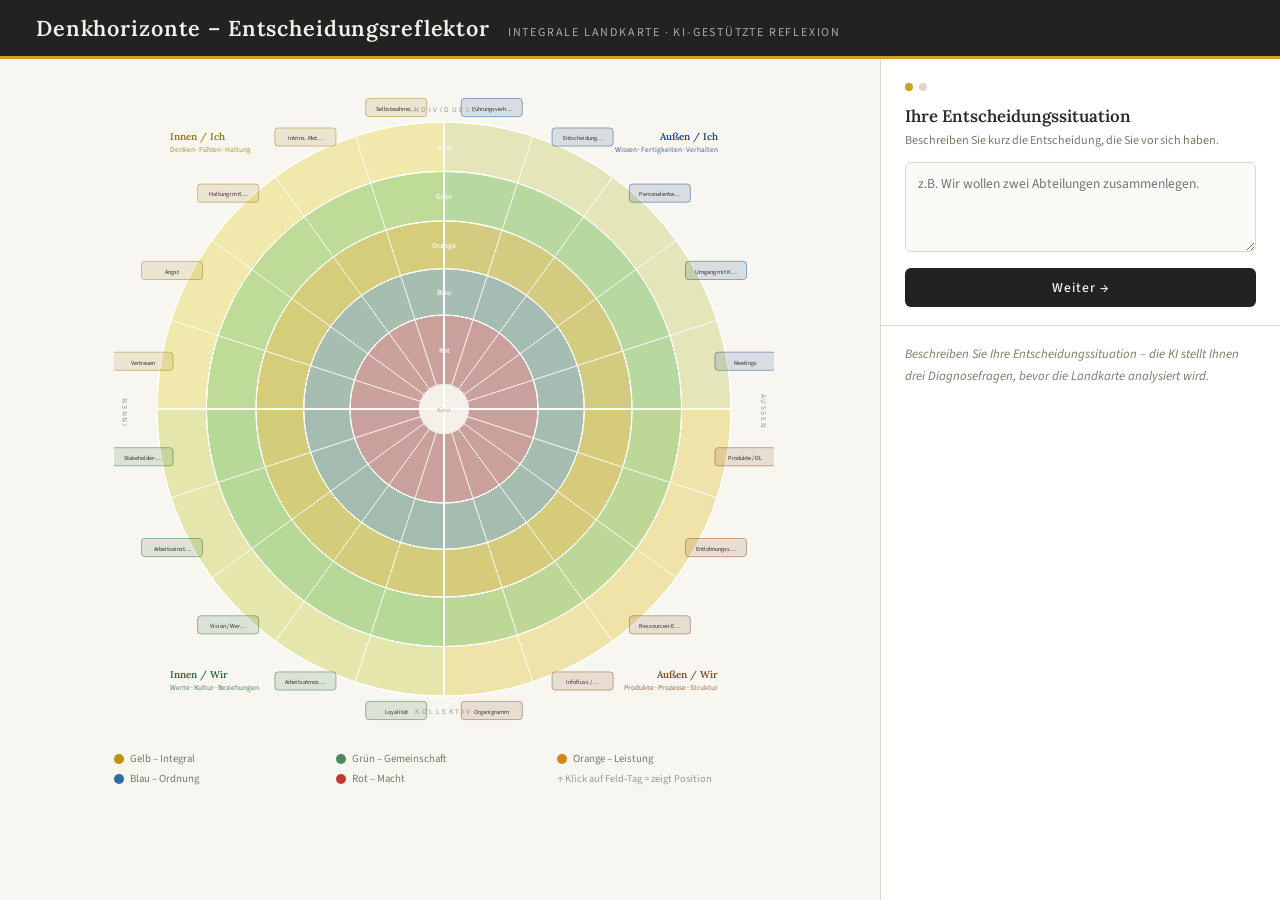
==== index.html @ eec3f21b "initial commit" ====
<!DOCTYPE html>
<html lang="de">
<head>
<meta charset="UTF-8">
<meta name="viewport" content="width=device-width, initial-scale=1.0">
<title>Denkhorizonte – Entscheidungsreflektor</title>
<style>
@import url('https://fonts.googleapis.com/css2?family=Lora:ital,wght@0,400;0,600;1,400&family=Source+Sans+3:wght@300;400;500;600&display=swap');
:root {
  --rot:#C0392B; --blau:#2E6DA4; --orange:#D4861A; --gruen:#4A8C5C; --gelb:#B8960C;
  --bg:#F8F6F0; --text:#2a2a2a; --muted:#7a7a6a; --border:#ddd8cc;
  --highlight:#FFD700; --glow:rgba(255,215,0,0.45);
}
*{margin:0;padding:0;box-sizing:border-box;}
body{font-family:'Source Sans 3',sans-serif;background:var(--bg);color:var(--text);min-height:100vh;}
.app{display:grid;grid-template-columns:1fr 400px;grid-template-rows:auto 1fr;min-height:100vh;}
header{grid-column:1/-1;background:#222;color:#f5f0e8;padding:14px 36px;display:flex;align-items:baseline;gap:18px;border-bottom:3px solid #C8A228;}
header h1{font-family:'Lora',serif;font-size:1.35rem;font-weight:600;letter-spacing:.04em;}
header span{font-size:.75rem;color:#aaa;letter-spacing:.15em;text-transform:uppercase;}
.map-side{padding:20px 16px 20px 24px;display:flex;flex-direction:column;align-items:center;overflow:hidden;}
.map-container{position:relative;width:100%;max-width:660px;aspect-ratio:1;}
.panel{background:#fff;border-left:1px solid var(--border);display:flex;flex-direction:column;overflow:hidden;}
.panel-input{padding:24px 24px 18px;border-bottom:1px solid var(--border);}
.panel-input h2{font-family:'Lora',serif;font-size:1.05rem;font-weight:600;margin-bottom:5px;}
.panel-input p{font-size:.76rem;color:var(--muted);margin-bottom:12px;line-height:1.5;}
textarea{width:100%;min-height:90px;border:1px solid var(--border);border-radius:6px;padding:10px 12px;font-family:'Source Sans 3',sans-serif;font-size:.85rem;resize:vertical;background:#fafaf7;color:var(--text);line-height:1.6;transition:border-color .2s;}
textarea:focus{outline:none;border-color:#C8A228;}
.btn{margin-top:10px;width:100%;padding:10px 0;background:#222;color:#f5f0e8;border:none;border-radius:6px;font-family:'Source Sans 3',sans-serif;font-size:.85rem;font-weight:500;letter-spacing:.08em;cursor:pointer;transition:background .2s;}
.btn:hover{background:#444;}.btn:disabled{background:#aaa;cursor:not-allowed;}
.loading{display:none;align-items:center;gap:10px;margin-top:10px;font-size:.76rem;color:var(--muted);}
.loading.active{display:flex;}
.spinner{width:15px;height:15px;border:2px solid var(--border);border-top-color:#C8A228;border-radius:50%;animation:spin .8s linear infinite;}
@keyframes spin{to{transform:rotate(360deg);}}
 
/* Step indicator */
.step-indicator{display:flex;gap:6px;margin-bottom:14px;}
.step-dot{width:8px;height:8px;border-radius:50%;background:var(--border);}
.step-dot.active{background:#C8A228;}
.step-dot.done{background:#4A8C5C;}
 
/* Question blocks */
.q-block{margin-bottom:14px;}
.q-label{font-size:.78rem;font-weight:600;color:#444;margin-bottom:5px;line-height:1.4;}
.q-input{width:100%;border:1px solid var(--border);border-radius:6px;padding:8px 10px;font-family:'Source Sans 3',sans-serif;font-size:.82rem;background:#fafaf7;color:var(--text);line-height:1.5;resize:none;min-height:52px;}
.q-input:focus{outline:none;border-color:#C8A228;}
 
/* Decision summary */
.decision-summary{background:#f5f2e8;border-left:3px solid #C8A228;padding:8px 12px;border-radius:0 5px 5px 0;font-size:.78rem;color:#555;margin-bottom:14px;line-height:1.5;}
 
.panel-results{flex:1;overflow-y:auto;padding:18px 24px 24px;}
.result-empty{color:var(--muted);font-size:.8rem;line-height:1.7;font-style:italic;}
.result-section{margin-bottom:18px;}
.result-section h3{font-family:'Lora',serif;font-size:.9rem;font-weight:600;margin-bottom:7px;padding-bottom:4px;border-bottom:1px solid var(--border);}
.field-tags{display:flex;flex-wrap:wrap;gap:5px;margin-bottom:10px;}
.field-tag{font-size:.7rem;padding:3px 9px;border-radius:20px;border:1px solid;font-weight:500;cursor:pointer;transition:box-shadow .15s,transform .1s;}
.field-tag:hover{box-shadow:0 0 0 2px #C8A228;transform:scale(1.05);}
.field-tag.ii{background:#fef9ef;border-color:#C8A228;color:#7a6010;}
.field-tag.ai{background:#eef4fc;border-color:#2E6DA4;color:#1a4070;}
.field-tag.wi{background:#eef6ee;border-color:#4A8C5C;color:#256038;}
.field-tag.wa{background:#fdf0ea;border-color:#c06020;color:#7a3a10;}
.insight-block{margin-bottom:12px;}
.insight-label{font-size:.7rem;font-weight:600;letter-spacing:.1em;text-transform:uppercase;margin-bottom:3px;}
.insight-label.chance{color:var(--gruen);}.insight-label.risiko{color:var(--rot);}.insight-label.blind{color:var(--orange);}
.insight-text{font-size:.8rem;line-height:1.65;color:#3a3a3a;}
.insight-text ul{padding-left:15px;margin-top:3px;}
.insight-text li{margin-bottom:3px;}
.legend{margin-top:12px;display:grid;grid-template-columns:repeat(3,1fr);gap:5px;max-width:660px;width:100%;}
.legend-item{display:flex;align-items:center;gap:6px;font-size:.68rem;color:var(--muted);}
.legend-dot{width:10px;height:10px;border-radius:50%;flex-shrink:0;}
 
/* Segments */
.segment{fill:transparent;stroke:white;stroke-width:0.7;cursor:pointer;transition:fill .3s,opacity .3s,filter .3s;}
.segment.dimmed{opacity:.08!important;fill:transparent!important;}
.segment.highlighted[data-ring="rot"]   {fill:rgba(192,57,43,0.78)!important; stroke:#FFD700!important;stroke-width:1.8!important;opacity:1!important;}
.segment.highlighted[data-ring="blau"]  {fill:rgba(46,109,164,0.78)!important; stroke:#FFD700!important;stroke-width:1.8!important;opacity:1!important;}
.segment.highlighted[data-ring="orange"]{fill:rgba(212,134,26,0.78)!important; stroke:#FFD700!important;stroke-width:1.8!important;opacity:1!important;}
.segment.highlighted[data-ring="gruen"] {fill:rgba(74,140,92,0.78)!important;  stroke:#FFD700!important;stroke-width:1.8!important;opacity:1!important;}
.segment.highlighted[data-ring="gelb"]  {fill:rgba(184,150,12,0.78)!important; stroke:#FFD700!important;stroke-width:1.8!important;opacity:1!important;}
.segment.pulse{animation:segpulse .55s ease-out 3;}
@keyframes segpulse{0%{opacity:1;}40%{opacity:0.25;filter:drop-shadow(0 0 10px gold) brightness(1.5);}100%{opacity:1;}}
.outer-label{cursor:pointer;transition:opacity .25s;}
.outer-label.dimmed{opacity:.08;}
.outer-label.highlighted rect{stroke:var(--highlight)!important;stroke-width:2.5!important;fill-opacity:.4!important;}
#tip{position:absolute;background:#222;color:#f5f0e8;font-size:.72rem;padding:7px 10px;border-radius:5px;pointer-events:none;opacity:0;transition:opacity .15s;max-width:215px;line-height:1.5;z-index:99;border-left:3px solid #C8A228;}
#tip.show{opacity:1;}
#tip strong{display:block;margin-bottom:3px;color:#C8A228;font-family:'Lora',serif;}
</style>
</head>
<body>
<div class="app">
<header>
<h1>Denkhorizonte – Entscheidungsreflektor</h1>
<span>Integrale Landkarte · KI-gestützte Reflexion</span>
</header>
 
  <div class="map-side">
<div class="map-container" id="mc">
<div id="tip"></div>
<svg id="svg" viewBox="0 0 800 800" xmlns="http://www.w3.org/2000/svg">
<defs><clipPath id="cc"><circle cx="400" cy="400" r="348"/></clipPath></defs>
<rect x="52" y="52" width="348" height="348" fill="#FEF9E8" clip-path="url(#cc)"/>
<rect x="400" y="52" width="348" height="348" fill="#E8F2FC" clip-path="url(#cc)"/>
<rect x="52" y="400" width="348" height="348" fill="#E8F5E8" clip-path="url(#cc)"/>
<rect x="400" y="400" width="348" height="348" fill="#FCF0E4" clip-path="url(#cc)"/>
<circle cx="400" cy="400" r="348" fill="#DDD050" opacity=".40"/>
<circle cx="400" cy="400" r="288" fill="#80C880" opacity=".46"/>
<circle cx="400" cy="400" r="228" fill="#F0C060" opacity=".50"/>
<circle cx="400" cy="400" r="170" fill="#80B0D8" opacity=".56"/>
<circle cx="400" cy="400" r="114" fill="#E09090" opacity=".62"/>
<circle cx="400" cy="400" r="30"  fill="#f5f0e8" stroke="#ccc" stroke-width="1"/>
<line x1="400" y1="52" x2="400" y2="748" stroke="white" stroke-width="2.5" opacity=".95"/>
<line x1="52"  y1="400" x2="748" y2="400" stroke="white" stroke-width="2.5" opacity=".95"/>
<circle cx="400" cy="400" r="348" fill="none" stroke="white" stroke-width="1.8"/>
<circle cx="400" cy="400" r="288" fill="none" stroke="white" stroke-width="1.3"/>
<circle cx="400" cy="400" r="228" fill="none" stroke="white" stroke-width="1.3"/>
<circle cx="400" cy="400" r="170" fill="none" stroke="white" stroke-width="1.3"/>
<circle cx="400" cy="400" r="114" fill="none" stroke="white" stroke-width="1.3"/>
<g id="segs"></g>
<g id="cards"></g>
<g id="rnames"></g>
<text x="68" y="74" font-family="'Lora',serif" font-size="12" font-weight="600" fill="#9A7A10">Innen / Ich</text>
<text x="68" y="88" font-family="'Source Sans 3',sans-serif" font-size="9" fill="#9A7A10" opacity=".8">Denken · Fühlen · Haltung</text>
<text x="732" y="74" text-anchor="end" font-family="'Lora',serif" font-size="12" font-weight="600" fill="#1A4A8A">Außen / Ich</text>
<text x="732" y="88" text-anchor="end" font-family="'Source Sans 3',sans-serif" font-size="9" fill="#1A4A8A" opacity=".8">Wissen · Fertigkeiten · Verhalten</text>
<text x="68" y="726" font-family="'Lora',serif" font-size="12" font-weight="600" fill="#2A6A3A">Innen / Wir</text>
<text x="68" y="740" font-family="'Source Sans 3',sans-serif" font-size="9" fill="#2A6A3A" opacity=".8">Werte · Kultur · Beziehungen</text>
<text x="732" y="726" text-anchor="end" font-family="'Lora',serif" font-size="12" font-weight="600" fill="#8A4A1A">Außen / Wir</text>
<text x="732" y="740" text-anchor="end" font-family="'Source Sans 3',sans-serif" font-size="9" fill="#8A4A1A" opacity=".8">Produkte · Prozesse · Struktur</text>
<text x="400" y="40" text-anchor="middle" font-family="'Source Sans 3',sans-serif" font-size="9" letter-spacing="3" fill="#999">INDIVIDUELL</text>
<text x="400" y="770" text-anchor="middle" font-family="'Source Sans 3',sans-serif" font-size="9" letter-spacing="3" fill="#999">KOLLEKTIV</text>
<text x="16" y="403" text-anchor="middle" font-family="'Source Sans 3',sans-serif" font-size="9" letter-spacing="2" fill="#999" transform="rotate(-90,16,403)">INNEN</text>
<text x="784" y="403" text-anchor="middle" font-family="'Source Sans 3',sans-serif" font-size="9" letter-spacing="2" fill="#999" transform="rotate(90,784,403)">AUSSEN</text>
<text x="400" y="404" text-anchor="middle" font-family="'Lora',serif" font-size="7.5" fill="#999">Kern</text>
</svg>
</div>
<div class="legend">
<div class="legend-item"><div class="legend-dot" style="background:#B8960C"></div>Gelb – Integral</div>
<div class="legend-item"><div class="legend-dot" style="background:#4A8C5C"></div>Grün – Gemeinschaft</div>
<div class="legend-item"><div class="legend-dot" style="background:#D4861A"></div>Orange – Leistung</div>
<div class="legend-item"><div class="legend-dot" style="background:#2E6DA4"></div>Blau – Ordnung</div>
<div class="legend-item"><div class="legend-dot" style="background:#C0392B"></div>Rot – Macht</div>
<div class="legend-item" style="color:#999;font-size:.65rem">↑ Klick auf Feld-Tag = zeigt Position</div>
</div>
</div>
 
  <div class="panel">
 
    <!-- SCHRITT 1: Entscheidung eingeben -->
<div class="panel-input" id="step1">
<div class="step-indicator">
<span class="step-dot active" id="dot1"></span>
<span class="step-dot" id="dot2"></span>
</div>
<h2>Ihre Entscheidungssituation</h2>
<p>Beschreiben Sie kurz die Entscheidung, die Sie vor sich haben.</p>
<textarea id="inp" placeholder="z.B. Wir wollen zwei Abteilungen zusammenlegen."></textarea>
<button class="btn" id="btn1" onclick="getQuestions()">Weiter →</button>
<div class="loading" id="load1"><div class="spinner"></div><span>Bereite Fragen vor...</span></div>
</div>
 
    <!-- SCHRITT 2: Diagnosefragen -->
<div class="panel-input" id="step2" style="display:none">
<div class="step-indicator">
<span class="step-dot done" id="dot1b"></span>
<span class="step-dot active" id="dot2b"></span>
</div>
<h2>Drei kurze Fragen</h2>
<div class="decision-summary" id="dec-summary"></div>
<div id="q-container"></div>
<button class="btn" id="btn2" onclick="analyse()">Analyse starten →</button>
<div class="loading" id="load2"><div class="spinner"></div><span>KI analysiert...</span></div>
<button onclick="resetFlow()" style="margin-top:8px;background:none;border:none;font-size:.74rem;color:#aaa;cursor:pointer;padding:4px 0;text-decoration:underline">← Entscheidung ändern</button>
</div>
 
    <div class="panel-results" id="res">
<p class="result-empty">Beschreiben Sie Ihre Entscheidungssituation – die KI stellt Ihnen drei Diagnosefragen, bevor die Landkarte analysiert wird.</p>
</div>
</div>
</div>
 
<script>
const RINGS=[
  {id:'rot',   label:'Rot',   ro:114,ri:30,  col:'#C0392B'},
  {id:'blau',  label:'Blau',  ro:170,ri:114, col:'#2E6DA4'},
  {id:'orange',label:'Orange',ro:228,ri:170, col:'#D4861A'},
  {id:'gruen', label:'Grün',  ro:288,ri:228, col:'#4A8C5C'},
  {id:'gelb',  label:'Gelb',  ro:348,ri:288, col:'#B8960C'},
];
const QS={
  ii:{label:'Innen / Ich', col:'#9A7A10',a1:270,a2:360},
  ai:{label:'Außen / Ich', col:'#1A4A8A',a1:0,  a2:90},
  wi:{label:'Innen / Wir', col:'#2A6A3A',a1:180,a2:270},
  wa:{label:'Außen / Wir', col:'#8A4A1A',a1:90, a2:180},
};
const FIELDS=[
  {id:'vertrauen',  label:'Vertrauen',           q:'ii',rings:['rot','blau','orange','gruen','gelb'],
   tips:{gelb:'in freien Willen',gruen:'in Gemeinschaft / gemeinsame Werte',orange:'in Fähigkeiten im Wettbewerb',blau:'in Regeln und bestehende Ordnung',rot:'in Stärke des Anführers'}},
  {id:'angst',      label:'Angst',               q:'ii',rings:['rot','blau','orange','gruen','gelb'],
   tips:{gelb:'vor Einschränkung',gruen:'vor Ablehnung',orange:'vor Versagen',blau:'vor Positionsverlust',rot:'vor Kontrollverlust / Schwäche'}},
  {id:'haltung',    label:'Haltung im Kontakt',  q:'ii',rings:['rot','blau','orange','gruen','gelb'],
   tips:{gelb:'individuell / Trennung Person & Rolle',gruen:'empathisch',orange:'strategisch-nutzenorientiert',blau:'vorsichtig / Rang ist wichtig',rot:'dominant / direkt'}},
  {id:'motivation', label:'Intrins. Motivation', q:'ii',rings:['rot','blau','orange','gruen','gelb'],
   tips:{gelb:'Berufung & Selbstausdruck',gruen:'Menschen inspirieren & würdigen',orange:'unternehmerisches Denken & Handeln',blau:'materiell / Sicherheit schaffen',rot:'Stärke beweisen / sich durchsetzen'}},
  {id:'selbstwahr', label:'Selbstwahrnehmung',   q:'ii',rings:['rot','blau','orange','gruen','gelb'],
   tips:{gelb:'Metaperspektive / kann sich beim Denken zuschauen',gruen:'Gedanken & Gefühle bewusst',orange:'Gedanken bewusst, Gefühle unbewusst',blau:'Gedanken & Gefühle unbewusst',rot:'Kaum Selbstreflexion / Impuls = Wahrheit'}},
  {id:'fuehrung',   label:'Führungsverhalten',   q:'ai',rings:['rot','blau','orange','gruen','gelb'],
   tips:{gelb:'Selbstmanagement / situative Beteiligung',gruen:'begeistert & bindet alle ein',orange:'motiviert durch Ziele & Rechenschaftspflicht',blau:'strikte Anweisungen',rot:'befiehlt / dominiert'}},
  {id:'entscheid',  label:'Entscheidungsfindung',q:'ai',rings:['rot','blau','orange','gruen','gelb'],
   tips:{gelb:'systemisch / kontextsensitiv / situativ',gruen:'wertebasiert / konsensorientiert',orange:'Ziele & Strategie',blau:'Führungskraft intransparent / regelgebunden',rot:'Bauchentscheidung / Machtdemonstration'}},
  {id:'personal',   label:'Personalentwicklung', q:'ai',rings:['rot','blau','orange','gruen','gelb'],
   tips:{gelb:'Networking / Coaching / Open Space',gruen:'Coaching',orange:'Training & Unterweisung',blau:'Schulung',rot:'Sink or swim'}},
  {id:'konflikt',   label:'Umgang mit Konflikten',q:'ai',rings:['rot','blau','orange','gruen','gelb'],
   tips:{gelb:'Konflikt als Potenzial',gruen:'Lösung für Bedürfnisse aller',orange:'um effektivste Lösung ringen',blau:'Regelkonformität',rot:'Eskalation / Einschüchterung'}},
  {id:'meetings',   label:'Meetings',            q:'ai',rings:['rot','blau','orange','gruen','gelb'],
   tips:{gelb:'Kontext- & kompetenzorientiert',gruen:'auf Meinungsvielfalt & Bedürfnisse achten',orange:'Ergebnisorientierung durch Moderation',blau:'Ordnung halten / Protokoll',rot:'Chef spricht, Rest hört zu'}},
  {id:'loyalitaet', label:'Loyalität',           q:'wi',rings:['rot','blau','orange','gruen','gelb'],
   tips:{gelb:'zum gemeinsamen Interesse & Ideen',gruen:'zu gemeinsamen Werten',orange:'zur gesamten Organisation',blau:'gegenüber dem Chef',rot:'zur Clique / zum Stärksten'}},
  {id:'atmosphaere',label:'Arbeitsatmosphäre',   q:'wi',rings:['rot','blau','orange','gruen','gelb'],
   tips:{gelb:'offen & kreativ',gruen:'freundschaftlich & gemeinschaftsorientiert',orange:'pragmatisch & ergebnisgetrieben',blau:'routiniertes Nebeneinander',rot:'Revierkämpfe / Rangordnung'}},
  {id:'vision',     label:'Vision / Werte',      q:'wi',rings:['rot','blau','orange','gruen','gelb'],
   tips:{gelb:'authentischer / situativer eigener Purpose',gruen:'vermeintlich gemeinsamer Purpose / gesellschaftlich validiert',orange:'Instrumente zur Entscheidungsfindung',blau:'z.T. plakativ / Dogmen von oben',rot:'Macht ist die Wahrheit'}},
  {id:'arbeitseinst',label:'Arbeitseinstellung', q:'wi',rings:['rot','blau','orange','gruen','gelb'],
   tips:{gelb:'interessenorientiert aus der Fülle / kein Mangel',gruen:'Vision / idealistisch / Kultur vor Strategie',orange:'Ziel / alles ist möglich',blau:'Vorgabe / Skepsis / Gehorsam',rot:'Durchsetzen oder verlieren'}},
  {id:'stakeholder',label:'Stakeholder-Beziehung',q:'wi',rings:['rot','blau','orange','gruen','gelb'],
   tips:{gelb:'co-kreativ',gruen:'partnerschaftlich',orange:'zweckorientiert / strategisch',blau:'hierarchisch',rot:'ausnutzen solange möglich'}},
  {id:'produkte',   label:'Produkte / DL',       q:'wa',rings:['rot','blau','orange','gruen','gelb'],
   tips:{gelb:'disruptive Innovation',gruen:'sinnhafte / nachhaltige Produkte',orange:'Trendprodukte / Innovation',blau:'etablierte Produkte',rot:'kopieren was funktioniert'}},
  {id:'entlohnung', label:'Entlohnungssystem',   q:'wa',rings:['rot','blau','orange','gruen','gelb'],
   tips:{gelb:'möglichkeitsorientiert',gruen:'beteiligungsorientiert',orange:'leistungsorientiert',blau:'tarifgebunden / fix',rot:'wer sich durchsetzt bekommt mehr'}},
  {id:'ressourcen', label:'Ressourcen-Effizienz',q:'wa',rings:['rot','blau','orange','gruen','gelb'],
   tips:{gelb:'flexible Systeme',gruen:'nachhaltige Wertschöpfungskette',orange:'Kosteneffizienz / Qualität',blau:'Gesetze / Normen',rot:'Ressourcen für Machterhalt'}},
  {id:'infofluss',  label:'Infofluss / Komm.',   q:'wa',rings:['rot','blau','orange','gruen','gelb'],
   tips:{gelb:'freies Networking / kollegiale Beratung',gruen:'Kommunikationsplattform / Transparenz',orange:'Meeting / strategische Informationen',blau:'Arbeitsgruppen',rot:'Information als Machtmittel'}},
  {id:'organigramm',label:'Organigramm',         q:'wa',rings:['rot','blau','orange','gruen','gelb'],
   tips:{gelb:'Selbstorganisation / agil',gruen:'Matrix',orange:'dynamische / flache Hierarchie',blau:'feste Hierarchie',rot:'wer oben ist entscheidet alles'}},
];
 
// ── Geometry ──
const CX=400,CY=400;
function pol(deg,r){const a=(deg-90)*Math.PI/180;return{x:CX+r*Math.cos(a),y:CY+r*Math.sin(a)};}
function arc(ro,ri,a1,a2){
  const p1=pol(a1,ro),p2=pol(a2,ro),p3=pol(a2,ri),p4=pol(a1,ri);
  const lg=(a2-a1)>180?1:0;
  return `M${p1.x},${p1.y}A${ro},${ro} 0 ${lg} 1 ${p2.x},${p2.y}L${p3.x},${p3.y}A${ri},${ri} 0 ${lg} 0 ${p4.x},${p4.y}Z`;
}
 
// ── Build map ──
function build(){
  const byQ={};
  FIELDS.forEach(f=>{if(!byQ[f.q])byQ[f.q]=[];byQ[f.q].push(f);});
  const sg=document.getElementById('segs');
  const cd=document.getElementById('cards');
  const rn=document.getElementById('rnames');
  FIELDS.forEach(f=>{
    const q=QS[f.q];
    const n=byQ[f.q].length;
    const idx=byQ[f.q].indexOf(f);
    const span=(q.a2-q.a1)/n;
    const a1=q.a1+idx*span,a2=a1+span;
    f._mid=(a1+a2)/2;
    f.rings.forEach(rid=>{
      const ring=RINGS.find(r=>r.id===rid);if(!ring)return;
      const p=document.createElementNS('http://www.w3.org/2000/svg','path');
      p.setAttribute('d',arc(ring.ro,ring.ri,a1,a2));
      p.setAttribute('class','segment');
      p.setAttribute('data-field',f.id);
      p.setAttribute('data-ring',rid);
      const t=f.tips[rid]||f.label;
      p.addEventListener('mouseenter',e=>showTip(e,`${f.label} · ${ring.label}`,t));
      p.addEventListener('mousemove',mvTip);
      p.addEventListener('mouseleave',hideTip);
      sg.appendChild(p);
    });
    const pos=pol(f._mid,370);
    const W=74,H=22;
    const g=document.createElementNS('http://www.w3.org/2000/svg','g');
    g.setAttribute('class','outer-label');
    g.setAttribute('data-field',f.id);
    const rect=document.createElementNS('http://www.w3.org/2000/svg','rect');
    rect.setAttribute('x',pos.x-W/2);rect.setAttribute('y',pos.y-H/2);
    rect.setAttribute('width',W);rect.setAttribute('height',H);rect.setAttribute('rx','4');
    rect.setAttribute('fill',q.col);rect.setAttribute('fill-opacity','0.14');
    rect.setAttribute('stroke',q.col);rect.setAttribute('stroke-width','1');rect.setAttribute('stroke-opacity','0.55');
    const lbl=f.label.length>13?f.label.substring(0,12)+'…':f.label;
    const txt=document.createElementNS('http://www.w3.org/2000/svg','text');
    txt.setAttribute('x',pos.x);txt.setAttribute('y',pos.y+4);
    txt.setAttribute('text-anchor','middle');
    txt.setAttribute('font-family',"'Source Sans 3',sans-serif");
    txt.setAttribute('font-size','7.5');txt.setAttribute('fill','#333');
    txt.setAttribute('pointer-events','none');
    txt.textContent=lbl;
    g.appendChild(rect);g.appendChild(txt);
    g.addEventListener('mouseenter',e=>showTip(e,f.label,'Hover auf Ringsegmente für Details je Werteebene'));
    g.addEventListener('mousemove',mvTip);
    g.addEventListener('mouseleave',hideTip);
    cd.appendChild(g);
  });
  RINGS.forEach(ring=>{
    const mid=(ring.ro+ring.ri)/2;
    const t=document.createElementNS('http://www.w3.org/2000/svg','text');
    t.setAttribute('x',CX);t.setAttribute('y',CY-mid+4);
    t.setAttribute('text-anchor','middle');
    t.setAttribute('font-family',"'Source Sans 3',sans-serif");
    t.setAttribute('font-size','9');t.setAttribute('fill','white');
    t.setAttribute('font-weight','600');t.setAttribute('opacity','0.9');
    t.setAttribute('pointer-events','none');
    t.textContent=ring.label;
    rn.appendChild(t);
  });
}
 
// ── Tooltip ──
const tipEl=document.getElementById('tip');
function showTip(e,title,desc){tipEl.innerHTML=`<strong>${title}</strong>${desc}`;tipEl.classList.add('show');mvTip(e);}
function mvTip(e){const r=document.getElementById('mc').getBoundingClientRect();let x=e.clientX-r.left+12,y=e.clientY-r.top-8;if(x+225>r.width)x=e.clientX-r.left-230;tipEl.style.left=x+'px';tipEl.style.top=y+'px';}
function hideTip(){tipEl.classList.remove('show');}
 
// ── Highlight ──
function highlight(ids){
  document.querySelectorAll('.segment').forEach(el=>{
    const on=ids.includes(el.dataset.field);
    el.classList.toggle('dimmed',!on);
    el.classList.toggle('highlighted',on);
  });
  document.querySelectorAll('.outer-label').forEach(el=>{
    const on=ids.includes(el.dataset.field);
    el.classList.toggle('dimmed',!on);
    el.classList.toggle('highlighted',on);
  });
}
function resetAll(){document.querySelectorAll('.segment,.outer-label').forEach(el=>el.classList.remove('dimmed','highlighted','pulse'));}
 
function pulseField(id){
  document.getElementById('mc').scrollIntoView({behavior:'smooth',block:'nearest'});
  const segs=document.querySelectorAll(`.segment[data-field="${id}"]`);
  segs.forEach(el=>{
    el.classList.remove('pulse');
    void el.offsetWidth;
    el.classList.add('pulse');
    el.addEventListener('animationend',()=>el.classList.remove('pulse'),{once:true});
  });
}
 

// ── API helper ──
const API_KEY = "Your-Api-Key";
 
async function callAPI(system, userMsg){
  const r=await fetch("https://api.anthropic.com/v1/messages",{
    method:"POST",
    headers:{"Content-Type":"application/json","x-api-key":API_KEY},
    body:JSON.stringify({model:"claude-sonnet-4-20250514",max_tokens:2000,system,messages:[{role:"user",content:userMsg}]})
  });
  const d=await r.json();
  if(d.error)throw new Error(d.error.message);
  return d.content?.[0]?.text||'';
}
 
function parseJSON(raw){
  try{return JSON.parse(raw.replace(/```json|```/g,'').trim());}
  catch(e){
    const match=raw.match(/\{[\s\S]*/);
    if(!match)throw new Error('Keine JSON-Antwort erhalten');
    let p=match[0];
    const opens=[...p].reduce((acc,c)=>{if(c==='{')acc.push('}');else if(c==='[')acc.push(']');else if(c==='}'||c===']')acc.pop();return acc;},[]);
    p=p.replace(/,\s*$/,'')+opens.reverse().join('');
    return JSON.parse(p);
  }
}
 
// ── SCHRITT 1: Fragen generieren ──
let decisionText = '';
 
async function getQuestions(){
  const input=document.getElementById('inp').value.trim();
  if(!input)return;
  decisionText=input;
 
  const btn=document.getElementById('btn1');
  const load=document.getElementById('load1');
  btn.disabled=true;load.classList.add('active');
 
  const sys=`Du bist ein integraler Organisationsberater. Ein Geschäftsführer beschreibt eine Entscheidungssituation.
Stelle genau diese 3 Diagnosefragen – passe sie sprachlich an die konkrete Situation an, behalte aber Zweck und Reihenfolge bei:
1. Was ist der Hauptgrund für diese Entscheidung? (Zweck: Werteebene des Users erkennen)
2. Was erhoffen Sie sich als konkretes Ergebnis? (Zweck: Ziel-Werteebene erkennen)
3. Gibt es Bedenken – bei Ihnen oder im Team? (Zweck: Widerstände und aktivierte Felder erkennen)
 
Antworte NUR mit validem JSON, kein Markdown:
{"q1":"Fragetext 1","q2":"Fragetext 2","q3":"Fragetext 3"}`;
 
  try{
    const raw=await callAPI(sys, input);
    const result=parseJSON(raw);
    showStep2(result);
  }catch(err){
    document.getElementById('res').innerHTML=`<p style="color:#c0392b;font-size:.8rem;padding:8px 0">Fehler: ${err.message}</p>`;
  }finally{
    btn.disabled=false;load.classList.remove('active');
  }
}
 
function showStep2(questions){
  document.getElementById('step1').style.display='none';
  document.getElementById('step2').style.display='block';
  document.getElementById('dec-summary').textContent=decisionText;
 
  const container=document.getElementById('q-container');
  container.innerHTML='';
  ['q1','q2','q3'].forEach((k,i)=>{
    const div=document.createElement('div');
    div.className='q-block';
    div.innerHTML=`<div class="q-label">${questions[k]}</div><textarea class="q-input" id="ans${i+1}" placeholder="Ihre Antwort..."></textarea>`;
    container.appendChild(div);
  });
}
 
function resetFlow(){
  document.getElementById('step2').style.display='none';
  document.getElementById('step1').style.display='block';
  document.getElementById('res').innerHTML='<p class="result-empty">Beschreiben Sie Ihre Entscheidungssituation – die KI stellt Ihnen drei Diagnosefragen, bevor die Landkarte analysiert wird.</p>';
  resetAll();
}
 
// ── SCHRITT 2: Analyse ──
async function analyse(){
  const a1=document.getElementById('ans1')?.value.trim()||'';
  const a2=document.getElementById('ans2')?.value.trim()||'';
  const a3=document.getElementById('ans3')?.value.trim()||'';
 
  const btn=document.getElementById('btn2');
  const load=document.getElementById('load2');
  btn.disabled=true;load.classList.add('active');
  document.getElementById('res').innerHTML='';
 
  // Collect questions from UI
  const q1=document.querySelector('#q-container .q-block:nth-child(1) .q-label')?.textContent||'Hauptgrund';
  const q2=document.querySelector('#q-container .q-block:nth-child(2) .q-label')?.textContent||'Erhofftes Ergebnis';
  const q3=document.querySelector('#q-container .q-block:nth-child(3) .q-label')?.textContent||'Bedenken';
 
  const userContext=`Entscheidung: ${decisionText}
${q1}: ${a1||'(keine Antwort)'}
${q2}: ${a2||'(keine Antwort)'}
${q3}: ${a3||'(keine Antwort)'}`;
 
  const fieldList=FIELDS.map(f=>`id="${f.id}" label="${f.label}" quadrant="${QS[f.q].label}" levels:${f.rings.map(r=>`${r}=${f.tips[r]}`).join(' / ')}`).join('\n');
 
  const sys=`Du bist ein erfahrener integraler Organisationsberater (Spiral Dynamics, Wilber 4-Quadranten). Du arbeitest mit GF und Führungskräften im Mittelstand.
 
20 Themenfelder der Landkarte:
${fieldList}
 
Quadranten: ii=Innen/Ich, ai=Außen/Ich, wi=Innen/Wir, wa=Außen/Wir
Ringe (außen→innen): gelb=integral, grün=Gemeinschaft, orange=Leistung, blau=Ordnung, rot=Macht
 
Wichtige Hinweise zur Analyse:
- Die dominante Werteebene ergibt sich aus den Antworten des Users – nicht aus dem Entscheidungsthema allein
- Wenn die Antworten auf mehrere Ebenen hindeuten, benenne das Spannungsfeld statt eine Ebene autoritär zu setzen
- Formuliere Chancen, Risiken und blinde Flecken konkret und situationsbezogen – keine generischen Aussagen
- Sprache: direkt, respektvoll, auf Augenhöhe mit einem erfahrenen GF
 
Antworte NUR mit validem JSON, kein Markdown:
{"activated_fields":["id",...],"primary_fields":["id",...],"dominant_level":"rot|blau|orange|gruen|gelb","dominant_level_begruendung":"2 Sätze basierend auf den Antworten","spannungsfeld":"Welche Ebenen sind im Spiel und warum (1-2 Sätze)","chancen":["...","...","..."],"risiken":["...","...","..."],"blinde_flecken":["...","..."],"reflexionsfragen":["...?","...?","...?"],"quadrant_fokus":{"ii":"...","ai":"...","wi":"...","wa":"..."}}
 
activated_fields: 4-12 Felder. primary_fields: 2-4 kritischste.`;
 
  try{
    const raw=await callAPI(sys, userContext);
    const result=parseJSON(raw);
    highlight(result.activated_fields||[]);
    render(result);
  }catch(err){
    document.getElementById('res').innerHTML=`<p style="color:#c0392b;font-size:.8rem;padding:8px 0">Fehler: ${err.message}</p>`;
    resetAll();
  }finally{
    btn.disabled=false;load.classList.remove('active');
  }
}
 
function render(r){
  const qL={ii:'Innen / Ich',ai:'Außen / Ich',wi:'Innen / Wir',wa:'Außen / Wir'};
  const qC={ii:'#9A7A10',ai:'#1A4A8A',wi:'#2A6A3A',wa:'#8A4A1A'};
  const lvC={rot:'#C0392B',blau:'#2E6DA4',orange:'#D4861A',gruen:'#4A8C5C',gelb:'#B8960C'};
  const lvL={rot:'Rot – Macht',blau:'Blau – Ordnung',orange:'Orange – Leistung',gruen:'Grün – Gemeinschaft',gelb:'Gelb – Integral'};
  const tags=(r.activated_fields||[]).map(id=>{
    const f=FIELDS.find(x=>x.id===id);if(!f)return'';
    const pri=(r.primary_fields||[]).includes(id);
    return `<span class="field-tag ${f.q}" style="${pri?'font-weight:700;border-width:2px':''}" onclick="pulseField('${id}')" title="Auf Karte zeigen ↑">${f.label}</span>`;
  }).join('');
  const li=a=>(a||[]).map(x=>`<li>${x}</li>`).join('');
  const qf=r.quadrant_fokus||{};
  const dc=lvC[r.dominant_level]||'#888';
  const dl=lvL[r.dominant_level]||r.dominant_level;
  document.getElementById('res').innerHTML=`
<div class="result-section">
<h3>Aktivierte Felder <span style="font-family:'Source Sans 3',sans-serif;font-weight:300;font-size:.7rem;color:#bbb">→ Klick zeigt Position</span></h3>
<div class="field-tags">${tags}</div>
</div>
<div class="result-section"><h3>Werteebene & Spannungsfeld</h3>
<div class="insight-block"><div class="insight-label" style="color:${dc}">${dl}</div><div class="insight-text">${r.dominant_level_begruendung||''}</div></div>
      ${r.spannungsfeld?`<div class="insight-block"><div class="insight-label" style="color:#888">Spannungsfeld</div><div class="insight-text">${r.spannungsfeld}</div></div>`:''}
</div>
<div class="result-section"><h3>Chancen · Risiken · Blinde Flecken</h3>
<div class="insight-block"><div class="insight-label chance">Chancen</div><div class="insight-text"><ul>${li(r.chancen)}</ul></div></div>
<div class="insight-block"><div class="insight-label risiko">Risiken</div><div class="insight-text"><ul>${li(r.risiken)}</ul></div></div>
<div class="insight-block"><div class="insight-label blind">Blinde Flecken</div><div class="insight-text"><ul>${li(r.blinde_flecken)}</ul></div></div>
</div>
<div class="result-section"><h3>Quadranten-Fokus</h3>
      ${Object.entries(qf).map(([q,t])=>`<div class="insight-block"><div class="insight-label" style="color:${qC[q]||'#888'}">${qL[q]||q}</div><div class="insight-text">${t}</div></div>`).join('')}
</div>
<div class="result-section"><h3>Reflexionsfragen</h3><div class="insight-text"><ul>${li(r.reflexionsfragen)}</ul></div></div>
<button onclick="resetFlow();resetAll();" style="margin-top:6px;background:none;border:1px solid #ccc;padding:5px 12px;border-radius:4px;font-size:.72rem;cursor:pointer;color:#888">
      Neue Analyse starten
</button>`;
}
 
build();
</script>
</body>
</html>
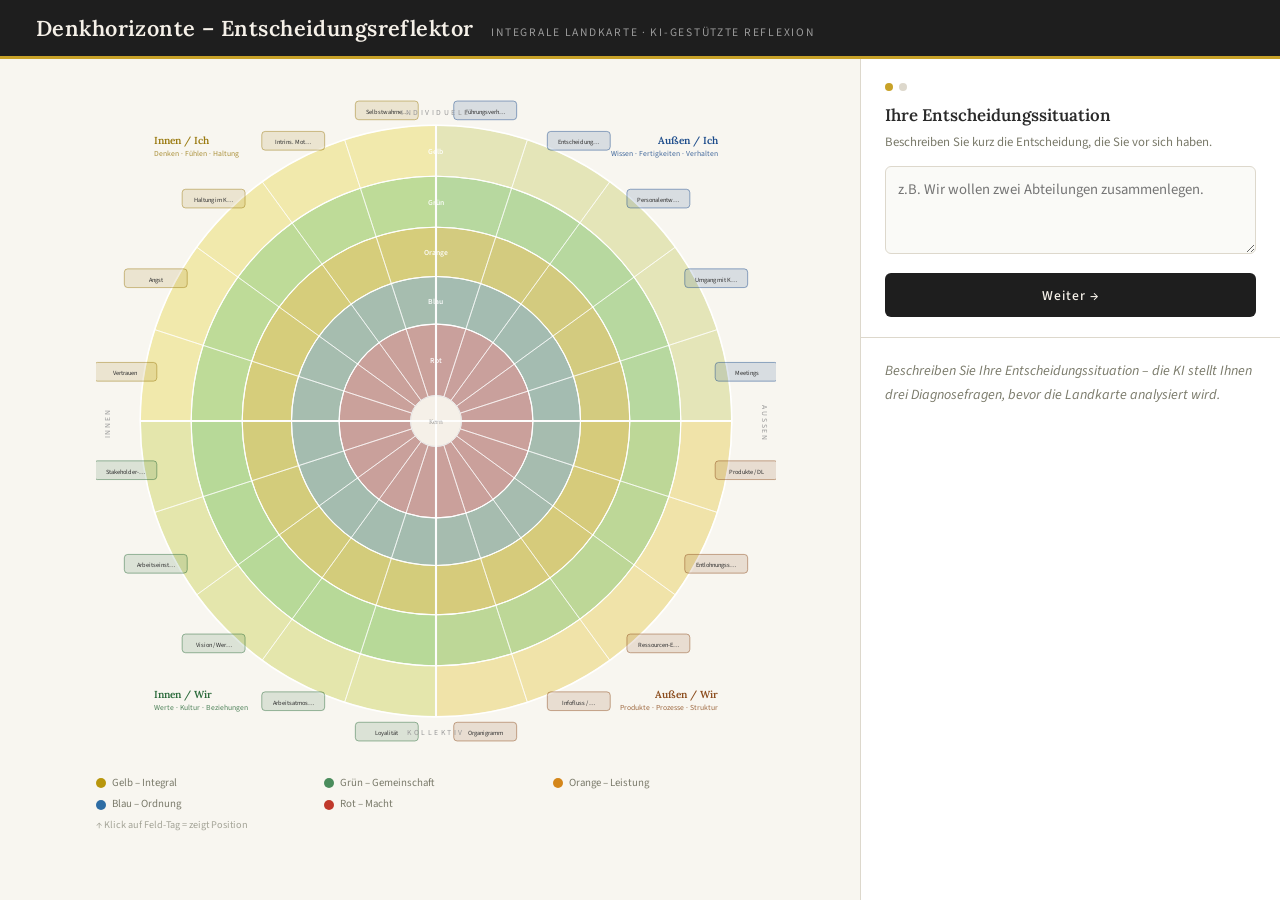
==== commit 68bbd10f: "update" ====
--- a/index.html
+++ b/index.html
@@ -1,520 +1,139 @@
 <!DOCTYPE html>
 <html lang="de">
 <head>
-<meta charset="UTF-8">
-<meta name="viewport" content="width=device-width, initial-scale=1.0">
-<title>Denkhorizonte – Entscheidungsreflektor</title>
-<style>
-@import url('https://fonts.googleapis.com/css2?family=Lora:ital,wght@0,400;0,600;1,400&family=Source+Sans+3:wght@300;400;500;600&display=swap');
-:root {
-  --rot:#C0392B; --blau:#2E6DA4; --orange:#D4861A; --gruen:#4A8C5C; --gelb:#B8960C;
-  --bg:#F8F6F0; --text:#2a2a2a; --muted:#7a7a6a; --border:#ddd8cc;
-  --highlight:#FFD700; --glow:rgba(255,215,0,0.45);
-}
-*{margin:0;padding:0;box-sizing:border-box;}
-body{font-family:'Source Sans 3',sans-serif;background:var(--bg);color:var(--text);min-height:100vh;}
-.app{display:grid;grid-template-columns:1fr 400px;grid-template-rows:auto 1fr;min-height:100vh;}
-header{grid-column:1/-1;background:#222;color:#f5f0e8;padding:14px 36px;display:flex;align-items:baseline;gap:18px;border-bottom:3px solid #C8A228;}
-header h1{font-family:'Lora',serif;font-size:1.35rem;font-weight:600;letter-spacing:.04em;}
-header span{font-size:.75rem;color:#aaa;letter-spacing:.15em;text-transform:uppercase;}
-.map-side{padding:20px 16px 20px 24px;display:flex;flex-direction:column;align-items:center;overflow:hidden;}
-.map-container{position:relative;width:100%;max-width:660px;aspect-ratio:1;}
-.panel{background:#fff;border-left:1px solid var(--border);display:flex;flex-direction:column;overflow:hidden;}
-.panel-input{padding:24px 24px 18px;border-bottom:1px solid var(--border);}
-.panel-input h2{font-family:'Lora',serif;font-size:1.05rem;font-weight:600;margin-bottom:5px;}
-.panel-input p{font-size:.76rem;color:var(--muted);margin-bottom:12px;line-height:1.5;}
-textarea{width:100%;min-height:90px;border:1px solid var(--border);border-radius:6px;padding:10px 12px;font-family:'Source Sans 3',sans-serif;font-size:.85rem;resize:vertical;background:#fafaf7;color:var(--text);line-height:1.6;transition:border-color .2s;}
-textarea:focus{outline:none;border-color:#C8A228;}
-.btn{margin-top:10px;width:100%;padding:10px 0;background:#222;color:#f5f0e8;border:none;border-radius:6px;font-family:'Source Sans 3',sans-serif;font-size:.85rem;font-weight:500;letter-spacing:.08em;cursor:pointer;transition:background .2s;}
-.btn:hover{background:#444;}.btn:disabled{background:#aaa;cursor:not-allowed;}
-.loading{display:none;align-items:center;gap:10px;margin-top:10px;font-size:.76rem;color:var(--muted);}
-.loading.active{display:flex;}
-.spinner{width:15px;height:15px;border:2px solid var(--border);border-top-color:#C8A228;border-radius:50%;animation:spin .8s linear infinite;}
-@keyframes spin{to{transform:rotate(360deg);}}
- 
-/* Step indicator */
-.step-indicator{display:flex;gap:6px;margin-bottom:14px;}
-.step-dot{width:8px;height:8px;border-radius:50%;background:var(--border);}
-.step-dot.active{background:#C8A228;}
-.step-dot.done{background:#4A8C5C;}
- 
-/* Question blocks */
-.q-block{margin-bottom:14px;}
-.q-label{font-size:.78rem;font-weight:600;color:#444;margin-bottom:5px;line-height:1.4;}
-.q-input{width:100%;border:1px solid var(--border);border-radius:6px;padding:8px 10px;font-family:'Source Sans 3',sans-serif;font-size:.82rem;background:#fafaf7;color:var(--text);line-height:1.5;resize:none;min-height:52px;}
-.q-input:focus{outline:none;border-color:#C8A228;}
- 
-/* Decision summary */
-.decision-summary{background:#f5f2e8;border-left:3px solid #C8A228;padding:8px 12px;border-radius:0 5px 5px 0;font-size:.78rem;color:#555;margin-bottom:14px;line-height:1.5;}
- 
-.panel-results{flex:1;overflow-y:auto;padding:18px 24px 24px;}
-.result-empty{color:var(--muted);font-size:.8rem;line-height:1.7;font-style:italic;}
-.result-section{margin-bottom:18px;}
-.result-section h3{font-family:'Lora',serif;font-size:.9rem;font-weight:600;margin-bottom:7px;padding-bottom:4px;border-bottom:1px solid var(--border);}
-.field-tags{display:flex;flex-wrap:wrap;gap:5px;margin-bottom:10px;}
-.field-tag{font-size:.7rem;padding:3px 9px;border-radius:20px;border:1px solid;font-weight:500;cursor:pointer;transition:box-shadow .15s,transform .1s;}
-.field-tag:hover{box-shadow:0 0 0 2px #C8A228;transform:scale(1.05);}
-.field-tag.ii{background:#fef9ef;border-color:#C8A228;color:#7a6010;}
-.field-tag.ai{background:#eef4fc;border-color:#2E6DA4;color:#1a4070;}
-.field-tag.wi{background:#eef6ee;border-color:#4A8C5C;color:#256038;}
-.field-tag.wa{background:#fdf0ea;border-color:#c06020;color:#7a3a10;}
-.insight-block{margin-bottom:12px;}
-.insight-label{font-size:.7rem;font-weight:600;letter-spacing:.1em;text-transform:uppercase;margin-bottom:3px;}
-.insight-label.chance{color:var(--gruen);}.insight-label.risiko{color:var(--rot);}.insight-label.blind{color:var(--orange);}
-.insight-text{font-size:.8rem;line-height:1.65;color:#3a3a3a;}
-.insight-text ul{padding-left:15px;margin-top:3px;}
-.insight-text li{margin-bottom:3px;}
-.legend{margin-top:12px;display:grid;grid-template-columns:repeat(3,1fr);gap:5px;max-width:660px;width:100%;}
-.legend-item{display:flex;align-items:center;gap:6px;font-size:.68rem;color:var(--muted);}
-.legend-dot{width:10px;height:10px;border-radius:50%;flex-shrink:0;}
- 
-/* Segments */
-.segment{fill:transparent;stroke:white;stroke-width:0.7;cursor:pointer;transition:fill .3s,opacity .3s,filter .3s;}
-.segment.dimmed{opacity:.08!important;fill:transparent!important;}
-.segment.highlighted[data-ring="rot"]   {fill:rgba(192,57,43,0.78)!important; stroke:#FFD700!important;stroke-width:1.8!important;opacity:1!important;}
-.segment.highlighted[data-ring="blau"]  {fill:rgba(46,109,164,0.78)!important; stroke:#FFD700!important;stroke-width:1.8!important;opacity:1!important;}
-.segment.highlighted[data-ring="orange"]{fill:rgba(212,134,26,0.78)!important; stroke:#FFD700!important;stroke-width:1.8!important;opacity:1!important;}
-.segment.highlighted[data-ring="gruen"] {fill:rgba(74,140,92,0.78)!important;  stroke:#FFD700!important;stroke-width:1.8!important;opacity:1!important;}
-.segment.highlighted[data-ring="gelb"]  {fill:rgba(184,150,12,0.78)!important; stroke:#FFD700!important;stroke-width:1.8!important;opacity:1!important;}
-.segment.pulse{animation:segpulse .55s ease-out 3;}
-@keyframes segpulse{0%{opacity:1;}40%{opacity:0.25;filter:drop-shadow(0 0 10px gold) brightness(1.5);}100%{opacity:1;}}
-.outer-label{cursor:pointer;transition:opacity .25s;}
-.outer-label.dimmed{opacity:.08;}
-.outer-label.highlighted rect{stroke:var(--highlight)!important;stroke-width:2.5!important;fill-opacity:.4!important;}
-#tip{position:absolute;background:#222;color:#f5f0e8;font-size:.72rem;padding:7px 10px;border-radius:5px;pointer-events:none;opacity:0;transition:opacity .15s;max-width:215px;line-height:1.5;z-index:99;border-left:3px solid #C8A228;}
-#tip.show{opacity:1;}
-#tip strong{display:block;margin-bottom:3px;color:#C8A228;font-family:'Lora',serif;}
-</style>
+  <meta charset="UTF-8">
+  <meta name="viewport" content="width=device-width, initial-scale=1.0">
+  <meta name="description" content="Denkhorizonte – KI-gestützter Entscheidungsreflektor auf Basis der integralen Landkarte.">
+  <title>Denkhorizonte – Entscheidungsreflektor</title>
+
+  <link rel="preconnect" href="https://fonts.googleapis.com">
+  <link rel="preconnect" href="https://fonts.gstatic.com" crossorigin>
+  <link href="https://fonts.googleapis.com/css2?family=Lora:ital,wght@0,400;0,600;1,400&family=Source+Sans+3:wght@300;400;500;600&display=swap" rel="stylesheet">
+
+  <link rel="stylesheet" href="styles.css">
 </head>
 <body>
+
 <div class="app">
-<header>
-<h1>Denkhorizonte – Entscheidungsreflektor</h1>
-<span>Integrale Landkarte · KI-gestützte Reflexion</span>
-</header>
- 
-  <div class="map-side">
-<div class="map-container" id="mc">
-<div id="tip"></div>
-<svg id="svg" viewBox="0 0 800 800" xmlns="http://www.w3.org/2000/svg">
-<defs><clipPath id="cc"><circle cx="400" cy="400" r="348"/></clipPath></defs>
-<rect x="52" y="52" width="348" height="348" fill="#FEF9E8" clip-path="url(#cc)"/>
-<rect x="400" y="52" width="348" height="348" fill="#E8F2FC" clip-path="url(#cc)"/>
-<rect x="52" y="400" width="348" height="348" fill="#E8F5E8" clip-path="url(#cc)"/>
-<rect x="400" y="400" width="348" height="348" fill="#FCF0E4" clip-path="url(#cc)"/>
-<circle cx="400" cy="400" r="348" fill="#DDD050" opacity=".40"/>
-<circle cx="400" cy="400" r="288" fill="#80C880" opacity=".46"/>
-<circle cx="400" cy="400" r="228" fill="#F0C060" opacity=".50"/>
-<circle cx="400" cy="400" r="170" fill="#80B0D8" opacity=".56"/>
-<circle cx="400" cy="400" r="114" fill="#E09090" opacity=".62"/>
-<circle cx="400" cy="400" r="30"  fill="#f5f0e8" stroke="#ccc" stroke-width="1"/>
-<line x1="400" y1="52" x2="400" y2="748" stroke="white" stroke-width="2.5" opacity=".95"/>
-<line x1="52"  y1="400" x2="748" y2="400" stroke="white" stroke-width="2.5" opacity=".95"/>
-<circle cx="400" cy="400" r="348" fill="none" stroke="white" stroke-width="1.8"/>
-<circle cx="400" cy="400" r="288" fill="none" stroke="white" stroke-width="1.3"/>
-<circle cx="400" cy="400" r="228" fill="none" stroke="white" stroke-width="1.3"/>
-<circle cx="400" cy="400" r="170" fill="none" stroke="white" stroke-width="1.3"/>
-<circle cx="400" cy="400" r="114" fill="none" stroke="white" stroke-width="1.3"/>
-<g id="segs"></g>
-<g id="cards"></g>
-<g id="rnames"></g>
-<text x="68" y="74" font-family="'Lora',serif" font-size="12" font-weight="600" fill="#9A7A10">Innen / Ich</text>
-<text x="68" y="88" font-family="'Source Sans 3',sans-serif" font-size="9" fill="#9A7A10" opacity=".8">Denken · Fühlen · Haltung</text>
-<text x="732" y="74" text-anchor="end" font-family="'Lora',serif" font-size="12" font-weight="600" fill="#1A4A8A">Außen / Ich</text>
-<text x="732" y="88" text-anchor="end" font-family="'Source Sans 3',sans-serif" font-size="9" fill="#1A4A8A" opacity=".8">Wissen · Fertigkeiten · Verhalten</text>
-<text x="68" y="726" font-family="'Lora',serif" font-size="12" font-weight="600" fill="#2A6A3A">Innen / Wir</text>
-<text x="68" y="740" font-family="'Source Sans 3',sans-serif" font-size="9" fill="#2A6A3A" opacity=".8">Werte · Kultur · Beziehungen</text>
-<text x="732" y="726" text-anchor="end" font-family="'Lora',serif" font-size="12" font-weight="600" fill="#8A4A1A">Außen / Wir</text>
-<text x="732" y="740" text-anchor="end" font-family="'Source Sans 3',sans-serif" font-size="9" fill="#8A4A1A" opacity=".8">Produkte · Prozesse · Struktur</text>
-<text x="400" y="40" text-anchor="middle" font-family="'Source Sans 3',sans-serif" font-size="9" letter-spacing="3" fill="#999">INDIVIDUELL</text>
-<text x="400" y="770" text-anchor="middle" font-family="'Source Sans 3',sans-serif" font-size="9" letter-spacing="3" fill="#999">KOLLEKTIV</text>
-<text x="16" y="403" text-anchor="middle" font-family="'Source Sans 3',sans-serif" font-size="9" letter-spacing="2" fill="#999" transform="rotate(-90,16,403)">INNEN</text>
-<text x="784" y="403" text-anchor="middle" font-family="'Source Sans 3',sans-serif" font-size="9" letter-spacing="2" fill="#999" transform="rotate(90,784,403)">AUSSEN</text>
-<text x="400" y="404" text-anchor="middle" font-family="'Lora',serif" font-size="7.5" fill="#999">Kern</text>
-</svg>
+
+  <header>
+    <h1>Denkhorizonte – Entscheidungsreflektor</h1>
+    <span>Integrale Landkarte · KI-gestützte Reflexion</span>
+  </header>
+
+  <!-- ============================================================
+       MAP SIDE
+       ============================================================ -->
+  <section class="map-side">
+    <div class="map-container" id="mc">
+      <div id="tip"></div>
+      <svg id="svg" viewBox="0 0 800 800" xmlns="http://www.w3.org/2000/svg" role="img" aria-label="Integrale Landkarte">
+        <defs>
+          <clipPath id="cc"><circle cx="400" cy="400" r="348"/></clipPath>
+        </defs>
+
+        <!-- Quadrant backgrounds -->
+        <rect x="52"  y="52"  width="348" height="348" fill="#FEF9E8" clip-path="url(#cc)"/>
+        <rect x="400" y="52"  width="348" height="348" fill="#E8F2FC" clip-path="url(#cc)"/>
+        <rect x="52"  y="400" width="348" height="348" fill="#E8F5E8" clip-path="url(#cc)"/>
+        <rect x="400" y="400" width="348" height="348" fill="#FCF0E4" clip-path="url(#cc)"/>
+
+        <!-- Concentric ring fills (outer → inner) -->
+        <circle cx="400" cy="400" r="348" fill="#DDD050" opacity=".40"/>
+        <circle cx="400" cy="400" r="288" fill="#80C880" opacity=".46"/>
+        <circle cx="400" cy="400" r="228" fill="#F0C060" opacity=".50"/>
+        <circle cx="400" cy="400" r="170" fill="#80B0D8" opacity=".56"/>
+        <circle cx="400" cy="400" r="114" fill="#E09090" opacity=".62"/>
+        <circle cx="400" cy="400" r="30"  fill="#f5f0e8" stroke="#ccc" stroke-width="1"/>
+
+        <!-- Quadrant dividers -->
+        <line x1="400" y1="52"  x2="400" y2="748" stroke="white" stroke-width="2.5" opacity=".95"/>
+        <line x1="52"  y1="400" x2="748" y2="400" stroke="white" stroke-width="2.5" opacity=".95"/>
+
+        <!-- Ring borders -->
+        <circle cx="400" cy="400" r="348" fill="none" stroke="white" stroke-width="1.8"/>
+        <circle cx="400" cy="400" r="288" fill="none" stroke="white" stroke-width="1.3"/>
+        <circle cx="400" cy="400" r="228" fill="none" stroke="white" stroke-width="1.3"/>
+        <circle cx="400" cy="400" r="170" fill="none" stroke="white" stroke-width="1.3"/>
+        <circle cx="400" cy="400" r="114" fill="none" stroke="white" stroke-width="1.3"/>
+
+        <!-- Dynamically populated groups -->
+        <g id="segs"></g>
+        <g id="cards"></g>
+        <g id="rnames"></g>
+
+        <!-- Quadrant labels -->
+        <text x="68"  y="74"  font-family="'Lora',serif"            font-size="12" font-weight="600" fill="#9A7A10">Innen / Ich</text>
+        <text x="68"  y="88"  font-family="'Source Sans 3',sans-serif" font-size="9" fill="#9A7A10" opacity=".8">Denken · Fühlen · Haltung</text>
+        <text x="732" y="74"  text-anchor="end" font-family="'Lora',serif" font-size="12" font-weight="600" fill="#1A4A8A">Außen / Ich</text>
+        <text x="732" y="88"  text-anchor="end" font-family="'Source Sans 3',sans-serif" font-size="9" fill="#1A4A8A" opacity=".8">Wissen · Fertigkeiten · Verhalten</text>
+        <text x="68"  y="726" font-family="'Lora',serif" font-size="12" font-weight="600" fill="#2A6A3A">Innen / Wir</text>
+        <text x="68"  y="740" font-family="'Source Sans 3',sans-serif" font-size="9" fill="#2A6A3A" opacity=".8">Werte · Kultur · Beziehungen</text>
+        <text x="732" y="726" text-anchor="end" font-family="'Lora',serif" font-size="12" font-weight="600" fill="#8A4A1A">Außen / Wir</text>
+        <text x="732" y="740" text-anchor="end" font-family="'Source Sans 3',sans-serif" font-size="9" fill="#8A4A1A" opacity=".8">Produkte · Prozesse · Struktur</text>
+
+        <!-- Axis labels -->
+        <text x="400" y="40"  text-anchor="middle" font-family="'Source Sans 3',sans-serif" font-size="9" letter-spacing="3" fill="#999">INDIVIDUELL</text>
+        <text x="400" y="770" text-anchor="middle" font-family="'Source Sans 3',sans-serif" font-size="9" letter-spacing="3" fill="#999">KOLLEKTIV</text>
+        <text x="16"  y="403" text-anchor="middle" font-family="'Source Sans 3',sans-serif" font-size="9" letter-spacing="2" fill="#999" transform="rotate(-90,16,403)">INNEN</text>
+        <text x="784" y="403" text-anchor="middle" font-family="'Source Sans 3',sans-serif" font-size="9" letter-spacing="2" fill="#999" transform="rotate(90,784,403)">AUSSEN</text>
+        <text x="400" y="404" text-anchor="middle" font-family="'Lora',serif" font-size="7.5" fill="#999">Kern</text>
+      </svg>
+    </div>
+
+    <div class="legend">
+      <div class="legend-item"><span class="legend-dot" style="background:#B8960C"></span>Gelb – Integral</div>
+      <div class="legend-item"><span class="legend-dot" style="background:#4A8C5C"></span>Grün – Gemeinschaft</div>
+      <div class="legend-item"><span class="legend-dot" style="background:#D4861A"></span>Orange – Leistung</div>
+      <div class="legend-item"><span class="legend-dot" style="background:#2E6DA4"></span>Blau – Ordnung</div>
+      <div class="legend-item"><span class="legend-dot" style="background:#C0392B"></span>Rot – Macht</div>
+      <div class="legend-item legend-hint">↑ Klick auf Feld-Tag = zeigt Position</div>
+    </div>
+  </section>
+
+  <!-- ============================================================
+       PANEL
+       ============================================================ -->
+  <aside class="panel">
+
+    <!-- Step 1: Entscheidung eingeben -->
+    <div class="panel-input" id="step1">
+      <div class="step-indicator">
+        <span class="step-dot active"></span>
+        <span class="step-dot"></span>
+      </div>
+      <h2>Ihre Entscheidungssituation</h2>
+      <p>Beschreiben Sie kurz die Entscheidung, die Sie vor sich haben.</p>
+      <textarea id="inp" placeholder="z.B. Wir wollen zwei Abteilungen zusammenlegen."></textarea>
+      <button class="btn" id="btn1" onclick="getQuestions()">Weiter →</button>
+      <div class="loading" id="load1"><div class="spinner"></div><span>Bereite Fragen vor …</span></div>
+    </div>
+
+    <!-- Step 2: Diagnosefragen -->
+    <div class="panel-input" id="step2" hidden>
+      <div class="step-indicator">
+        <span class="step-dot done"></span>
+        <span class="step-dot active"></span>
+      </div>
+      <h2>Drei kurze Fragen</h2>
+      <div class="decision-summary" id="dec-summary"></div>
+      <div id="q-container"></div>
+      <button class="btn" id="btn2" onclick="analyse()">Analyse starten →</button>
+      <div class="loading" id="load2"><div class="spinner"></div><span>KI analysiert …</span></div>
+      <button class="back-link" onclick="resetFlow()">← Entscheidung ändern</button>
+    </div>
+
+    <!-- Results -->
+    <div class="panel-results" id="res">
+      <p class="result-empty">
+        Beschreiben Sie Ihre Entscheidungssituation – die KI stellt Ihnen drei Diagnosefragen,
+        bevor die Landkarte analysiert wird.
+      </p>
+    </div>
+  </aside>
+
 </div>
-<div class="legend">
-<div class="legend-item"><div class="legend-dot" style="background:#B8960C"></div>Gelb – Integral</div>
-<div class="legend-item"><div class="legend-dot" style="background:#4A8C5C"></div>Grün – Gemeinschaft</div>
-<div class="legend-item"><div class="legend-dot" style="background:#D4861A"></div>Orange – Leistung</div>
-<div class="legend-item"><div class="legend-dot" style="background:#2E6DA4"></div>Blau – Ordnung</div>
-<div class="legend-item"><div class="legend-dot" style="background:#C0392B"></div>Rot – Macht</div>
-<div class="legend-item" style="color:#999;font-size:.65rem">↑ Klick auf Feld-Tag = zeigt Position</div>
-</div>
-</div>
- 
-  <div class="panel">
- 
-    <!-- SCHRITT 1: Entscheidung eingeben -->
-<div class="panel-input" id="step1">
-<div class="step-indicator">
-<span class="step-dot active" id="dot1"></span>
-<span class="step-dot" id="dot2"></span>
-</div>
-<h2>Ihre Entscheidungssituation</h2>
-<p>Beschreiben Sie kurz die Entscheidung, die Sie vor sich haben.</p>
-<textarea id="inp" placeholder="z.B. Wir wollen zwei Abteilungen zusammenlegen."></textarea>
-<button class="btn" id="btn1" onclick="getQuestions()">Weiter →</button>
-<div class="loading" id="load1"><div class="spinner"></div><span>Bereite Fragen vor...</span></div>
-</div>
- 
-    <!-- SCHRITT 2: Diagnosefragen -->
-<div class="panel-input" id="step2" style="display:none">
-<div class="step-indicator">
-<span class="step-dot done" id="dot1b"></span>
-<span class="step-dot active" id="dot2b"></span>
-</div>
-<h2>Drei kurze Fragen</h2>
-<div class="decision-summary" id="dec-summary"></div>
-<div id="q-container"></div>
-<button class="btn" id="btn2" onclick="analyse()">Analyse starten →</button>
-<div class="loading" id="load2"><div class="spinner"></div><span>KI analysiert...</span></div>
-<button onclick="resetFlow()" style="margin-top:8px;background:none;border:none;font-size:.74rem;color:#aaa;cursor:pointer;padding:4px 0;text-decoration:underline">← Entscheidung ändern</button>
-</div>
- 
-    <div class="panel-results" id="res">
-<p class="result-empty">Beschreiben Sie Ihre Entscheidungssituation – die KI stellt Ihnen drei Diagnosefragen, bevor die Landkarte analysiert wird.</p>
-</div>
-</div>
-</div>
- 
-<script>
-const RINGS=[
-  {id:'rot',   label:'Rot',   ro:114,ri:30,  col:'#C0392B'},
-  {id:'blau',  label:'Blau',  ro:170,ri:114, col:'#2E6DA4'},
-  {id:'orange',label:'Orange',ro:228,ri:170, col:'#D4861A'},
-  {id:'gruen', label:'Grün',  ro:288,ri:228, col:'#4A8C5C'},
-  {id:'gelb',  label:'Gelb',  ro:348,ri:288, col:'#B8960C'},
-];
-const QS={
-  ii:{label:'Innen / Ich', col:'#9A7A10',a1:270,a2:360},
-  ai:{label:'Außen / Ich', col:'#1A4A8A',a1:0,  a2:90},
-  wi:{label:'Innen / Wir', col:'#2A6A3A',a1:180,a2:270},
-  wa:{label:'Außen / Wir', col:'#8A4A1A',a1:90, a2:180},
-};
-const FIELDS=[
-  {id:'vertrauen',  label:'Vertrauen',           q:'ii',rings:['rot','blau','orange','gruen','gelb'],
-   tips:{gelb:'in freien Willen',gruen:'in Gemeinschaft / gemeinsame Werte',orange:'in Fähigkeiten im Wettbewerb',blau:'in Regeln und bestehende Ordnung',rot:'in Stärke des Anführers'}},
-  {id:'angst',      label:'Angst',               q:'ii',rings:['rot','blau','orange','gruen','gelb'],
-   tips:{gelb:'vor Einschränkung',gruen:'vor Ablehnung',orange:'vor Versagen',blau:'vor Positionsverlust',rot:'vor Kontrollverlust / Schwäche'}},
-  {id:'haltung',    label:'Haltung im Kontakt',  q:'ii',rings:['rot','blau','orange','gruen','gelb'],
-   tips:{gelb:'individuell / Trennung Person & Rolle',gruen:'empathisch',orange:'strategisch-nutzenorientiert',blau:'vorsichtig / Rang ist wichtig',rot:'dominant / direkt'}},
-  {id:'motivation', label:'Intrins. Motivation', q:'ii',rings:['rot','blau','orange','gruen','gelb'],
-   tips:{gelb:'Berufung & Selbstausdruck',gruen:'Menschen inspirieren & würdigen',orange:'unternehmerisches Denken & Handeln',blau:'materiell / Sicherheit schaffen',rot:'Stärke beweisen / sich durchsetzen'}},
-  {id:'selbstwahr', label:'Selbstwahrnehmung',   q:'ii',rings:['rot','blau','orange','gruen','gelb'],
-   tips:{gelb:'Metaperspektive / kann sich beim Denken zuschauen',gruen:'Gedanken & Gefühle bewusst',orange:'Gedanken bewusst, Gefühle unbewusst',blau:'Gedanken & Gefühle unbewusst',rot:'Kaum Selbstreflexion / Impuls = Wahrheit'}},
-  {id:'fuehrung',   label:'Führungsverhalten',   q:'ai',rings:['rot','blau','orange','gruen','gelb'],
-   tips:{gelb:'Selbstmanagement / situative Beteiligung',gruen:'begeistert & bindet alle ein',orange:'motiviert durch Ziele & Rechenschaftspflicht',blau:'strikte Anweisungen',rot:'befiehlt / dominiert'}},
-  {id:'entscheid',  label:'Entscheidungsfindung',q:'ai',rings:['rot','blau','orange','gruen','gelb'],
-   tips:{gelb:'systemisch / kontextsensitiv / situativ',gruen:'wertebasiert / konsensorientiert',orange:'Ziele & Strategie',blau:'Führungskraft intransparent / regelgebunden',rot:'Bauchentscheidung / Machtdemonstration'}},
-  {id:'personal',   label:'Personalentwicklung', q:'ai',rings:['rot','blau','orange','gruen','gelb'],
-   tips:{gelb:'Networking / Coaching / Open Space',gruen:'Coaching',orange:'Training & Unterweisung',blau:'Schulung',rot:'Sink or swim'}},
-  {id:'konflikt',   label:'Umgang mit Konflikten',q:'ai',rings:['rot','blau','orange','gruen','gelb'],
-   tips:{gelb:'Konflikt als Potenzial',gruen:'Lösung für Bedürfnisse aller',orange:'um effektivste Lösung ringen',blau:'Regelkonformität',rot:'Eskalation / Einschüchterung'}},
-  {id:'meetings',   label:'Meetings',            q:'ai',rings:['rot','blau','orange','gruen','gelb'],
-   tips:{gelb:'Kontext- & kompetenzorientiert',gruen:'auf Meinungsvielfalt & Bedürfnisse achten',orange:'Ergebnisorientierung durch Moderation',blau:'Ordnung halten / Protokoll',rot:'Chef spricht, Rest hört zu'}},
-  {id:'loyalitaet', label:'Loyalität',           q:'wi',rings:['rot','blau','orange','gruen','gelb'],
-   tips:{gelb:'zum gemeinsamen Interesse & Ideen',gruen:'zu gemeinsamen Werten',orange:'zur gesamten Organisation',blau:'gegenüber dem Chef',rot:'zur Clique / zum Stärksten'}},
-  {id:'atmosphaere',label:'Arbeitsatmosphäre',   q:'wi',rings:['rot','blau','orange','gruen','gelb'],
-   tips:{gelb:'offen & kreativ',gruen:'freundschaftlich & gemeinschaftsorientiert',orange:'pragmatisch & ergebnisgetrieben',blau:'routiniertes Nebeneinander',rot:'Revierkämpfe / Rangordnung'}},
-  {id:'vision',     label:'Vision / Werte',      q:'wi',rings:['rot','blau','orange','gruen','gelb'],
-   tips:{gelb:'authentischer / situativer eigener Purpose',gruen:'vermeintlich gemeinsamer Purpose / gesellschaftlich validiert',orange:'Instrumente zur Entscheidungsfindung',blau:'z.T. plakativ / Dogmen von oben',rot:'Macht ist die Wahrheit'}},
-  {id:'arbeitseinst',label:'Arbeitseinstellung', q:'wi',rings:['rot','blau','orange','gruen','gelb'],
-   tips:{gelb:'interessenorientiert aus der Fülle / kein Mangel',gruen:'Vision / idealistisch / Kultur vor Strategie',orange:'Ziel / alles ist möglich',blau:'Vorgabe / Skepsis / Gehorsam',rot:'Durchsetzen oder verlieren'}},
-  {id:'stakeholder',label:'Stakeholder-Beziehung',q:'wi',rings:['rot','blau','orange','gruen','gelb'],
-   tips:{gelb:'co-kreativ',gruen:'partnerschaftlich',orange:'zweckorientiert / strategisch',blau:'hierarchisch',rot:'ausnutzen solange möglich'}},
-  {id:'produkte',   label:'Produkte / DL',       q:'wa',rings:['rot','blau','orange','gruen','gelb'],
-   tips:{gelb:'disruptive Innovation',gruen:'sinnhafte / nachhaltige Produkte',orange:'Trendprodukte / Innovation',blau:'etablierte Produkte',rot:'kopieren was funktioniert'}},
-  {id:'entlohnung', label:'Entlohnungssystem',   q:'wa',rings:['rot','blau','orange','gruen','gelb'],
-   tips:{gelb:'möglichkeitsorientiert',gruen:'beteiligungsorientiert',orange:'leistungsorientiert',blau:'tarifgebunden / fix',rot:'wer sich durchsetzt bekommt mehr'}},
-  {id:'ressourcen', label:'Ressourcen-Effizienz',q:'wa',rings:['rot','blau','orange','gruen','gelb'],
-   tips:{gelb:'flexible Systeme',gruen:'nachhaltige Wertschöpfungskette',orange:'Kosteneffizienz / Qualität',blau:'Gesetze / Normen',rot:'Ressourcen für Machterhalt'}},
-  {id:'infofluss',  label:'Infofluss / Komm.',   q:'wa',rings:['rot','blau','orange','gruen','gelb'],
-   tips:{gelb:'freies Networking / kollegiale Beratung',gruen:'Kommunikationsplattform / Transparenz',orange:'Meeting / strategische Informationen',blau:'Arbeitsgruppen',rot:'Information als Machtmittel'}},
-  {id:'organigramm',label:'Organigramm',         q:'wa',rings:['rot','blau','orange','gruen','gelb'],
-   tips:{gelb:'Selbstorganisation / agil',gruen:'Matrix',orange:'dynamische / flache Hierarchie',blau:'feste Hierarchie',rot:'wer oben ist entscheidet alles'}},
-];
- 
-// ── Geometry ──
-const CX=400,CY=400;
-function pol(deg,r){const a=(deg-90)*Math.PI/180;return{x:CX+r*Math.cos(a),y:CY+r*Math.sin(a)};}
-function arc(ro,ri,a1,a2){
-  const p1=pol(a1,ro),p2=pol(a2,ro),p3=pol(a2,ri),p4=pol(a1,ri);
-  const lg=(a2-a1)>180?1:0;
-  return `M${p1.x},${p1.y}A${ro},${ro} 0 ${lg} 1 ${p2.x},${p2.y}L${p3.x},${p3.y}A${ri},${ri} 0 ${lg} 0 ${p4.x},${p4.y}Z`;
-}
- 
-// ── Build map ──
-function build(){
-  const byQ={};
-  FIELDS.forEach(f=>{if(!byQ[f.q])byQ[f.q]=[];byQ[f.q].push(f);});
-  const sg=document.getElementById('segs');
-  const cd=document.getElementById('cards');
-  const rn=document.getElementById('rnames');
-  FIELDS.forEach(f=>{
-    const q=QS[f.q];
-    const n=byQ[f.q].length;
-    const idx=byQ[f.q].indexOf(f);
-    const span=(q.a2-q.a1)/n;
-    const a1=q.a1+idx*span,a2=a1+span;
-    f._mid=(a1+a2)/2;
-    f.rings.forEach(rid=>{
-      const ring=RINGS.find(r=>r.id===rid);if(!ring)return;
-      const p=document.createElementNS('http://www.w3.org/2000/svg','path');
-      p.setAttribute('d',arc(ring.ro,ring.ri,a1,a2));
-      p.setAttribute('class','segment');
-      p.setAttribute('data-field',f.id);
-      p.setAttribute('data-ring',rid);
-      const t=f.tips[rid]||f.label;
-      p.addEventListener('mouseenter',e=>showTip(e,`${f.label} · ${ring.label}`,t));
-      p.addEventListener('mousemove',mvTip);
-      p.addEventListener('mouseleave',hideTip);
-      sg.appendChild(p);
-    });
-    const pos=pol(f._mid,370);
-    const W=74,H=22;
-    const g=document.createElementNS('http://www.w3.org/2000/svg','g');
-    g.setAttribute('class','outer-label');
-    g.setAttribute('data-field',f.id);
-    const rect=document.createElementNS('http://www.w3.org/2000/svg','rect');
-    rect.setAttribute('x',pos.x-W/2);rect.setAttribute('y',pos.y-H/2);
-    rect.setAttribute('width',W);rect.setAttribute('height',H);rect.setAttribute('rx','4');
-    rect.setAttribute('fill',q.col);rect.setAttribute('fill-opacity','0.14');
-    rect.setAttribute('stroke',q.col);rect.setAttribute('stroke-width','1');rect.setAttribute('stroke-opacity','0.55');
-    const lbl=f.label.length>13?f.label.substring(0,12)+'…':f.label;
-    const txt=document.createElementNS('http://www.w3.org/2000/svg','text');
-    txt.setAttribute('x',pos.x);txt.setAttribute('y',pos.y+4);
-    txt.setAttribute('text-anchor','middle');
-    txt.setAttribute('font-family',"'Source Sans 3',sans-serif");
-    txt.setAttribute('font-size','7.5');txt.setAttribute('fill','#333');
-    txt.setAttribute('pointer-events','none');
-    txt.textContent=lbl;
-    g.appendChild(rect);g.appendChild(txt);
-    g.addEventListener('mouseenter',e=>showTip(e,f.label,'Hover auf Ringsegmente für Details je Werteebene'));
-    g.addEventListener('mousemove',mvTip);
-    g.addEventListener('mouseleave',hideTip);
-    cd.appendChild(g);
-  });
-  RINGS.forEach(ring=>{
-    const mid=(ring.ro+ring.ri)/2;
-    const t=document.createElementNS('http://www.w3.org/2000/svg','text');
-    t.setAttribute('x',CX);t.setAttribute('y',CY-mid+4);
-    t.setAttribute('text-anchor','middle');
-    t.setAttribute('font-family',"'Source Sans 3',sans-serif");
-    t.setAttribute('font-size','9');t.setAttribute('fill','white');
-    t.setAttribute('font-weight','600');t.setAttribute('opacity','0.9');
-    t.setAttribute('pointer-events','none');
-    t.textContent=ring.label;
-    rn.appendChild(t);
-  });
-}
- 
-// ── Tooltip ──
-const tipEl=document.getElementById('tip');
-function showTip(e,title,desc){tipEl.innerHTML=`<strong>${title}</strong>${desc}`;tipEl.classList.add('show');mvTip(e);}
-function mvTip(e){const r=document.getElementById('mc').getBoundingClientRect();let x=e.clientX-r.left+12,y=e.clientY-r.top-8;if(x+225>r.width)x=e.clientX-r.left-230;tipEl.style.left=x+'px';tipEl.style.top=y+'px';}
-function hideTip(){tipEl.classList.remove('show');}
- 
-// ── Highlight ──
-function highlight(ids){
-  document.querySelectorAll('.segment').forEach(el=>{
-    const on=ids.includes(el.dataset.field);
-    el.classList.toggle('dimmed',!on);
-    el.classList.toggle('highlighted',on);
-  });
-  document.querySelectorAll('.outer-label').forEach(el=>{
-    const on=ids.includes(el.dataset.field);
-    el.classList.toggle('dimmed',!on);
-    el.classList.toggle('highlighted',on);
-  });
-}
-function resetAll(){document.querySelectorAll('.segment,.outer-label').forEach(el=>el.classList.remove('dimmed','highlighted','pulse'));}
- 
-function pulseField(id){
-  document.getElementById('mc').scrollIntoView({behavior:'smooth',block:'nearest'});
-  const segs=document.querySelectorAll(`.segment[data-field="${id}"]`);
-  segs.forEach(el=>{
-    el.classList.remove('pulse');
-    void el.offsetWidth;
-    el.classList.add('pulse');
-    el.addEventListener('animationend',()=>el.classList.remove('pulse'),{once:true});
-  });
-}
- 
 
-// ── API helper ──
-const API_KEY = "Your-Api-Key";
- 
-async function callAPI(system, userMsg){
-  const r=await fetch("https://api.anthropic.com/v1/messages",{
-    method:"POST",
-    headers:{"Content-Type":"application/json","x-api-key":API_KEY},
-    body:JSON.stringify({model:"claude-sonnet-4-20250514",max_tokens:2000,system,messages:[{role:"user",content:userMsg}]})
-  });
-  const d=await r.json();
-  if(d.error)throw new Error(d.error.message);
-  return d.content?.[0]?.text||'';
-}
- 
-function parseJSON(raw){
-  try{return JSON.parse(raw.replace(/```json|```/g,'').trim());}
-  catch(e){
-    const match=raw.match(/\{[\s\S]*/);
-    if(!match)throw new Error('Keine JSON-Antwort erhalten');
-    let p=match[0];
-    const opens=[...p].reduce((acc,c)=>{if(c==='{')acc.push('}');else if(c==='[')acc.push(']');else if(c==='}'||c===']')acc.pop();return acc;},[]);
-    p=p.replace(/,\s*$/,'')+opens.reverse().join('');
-    return JSON.parse(p);
-  }
-}
- 
-// ── SCHRITT 1: Fragen generieren ──
-let decisionText = '';
- 
-async function getQuestions(){
-  const input=document.getElementById('inp').value.trim();
-  if(!input)return;
-  decisionText=input;
- 
-  const btn=document.getElementById('btn1');
-  const load=document.getElementById('load1');
-  btn.disabled=true;load.classList.add('active');
- 
-  const sys=`Du bist ein integraler Organisationsberater. Ein Geschäftsführer beschreibt eine Entscheidungssituation.
-Stelle genau diese 3 Diagnosefragen – passe sie sprachlich an die konkrete Situation an, behalte aber Zweck und Reihenfolge bei:
-1. Was ist der Hauptgrund für diese Entscheidung? (Zweck: Werteebene des Users erkennen)
-2. Was erhoffen Sie sich als konkretes Ergebnis? (Zweck: Ziel-Werteebene erkennen)
-3. Gibt es Bedenken – bei Ihnen oder im Team? (Zweck: Widerstände und aktivierte Felder erkennen)
- 
-Antworte NUR mit validem JSON, kein Markdown:
-{"q1":"Fragetext 1","q2":"Fragetext 2","q3":"Fragetext 3"}`;
- 
-  try{
-    const raw=await callAPI(sys, input);
-    const result=parseJSON(raw);
-    showStep2(result);
-  }catch(err){
-    document.getElementById('res').innerHTML=`<p style="color:#c0392b;font-size:.8rem;padding:8px 0">Fehler: ${err.message}</p>`;
-  }finally{
-    btn.disabled=false;load.classList.remove('active');
-  }
-}
- 
-function showStep2(questions){
-  document.getElementById('step1').style.display='none';
-  document.getElementById('step2').style.display='block';
-  document.getElementById('dec-summary').textContent=decisionText;
- 
-  const container=document.getElementById('q-container');
-  container.innerHTML='';
-  ['q1','q2','q3'].forEach((k,i)=>{
-    const div=document.createElement('div');
-    div.className='q-block';
-    div.innerHTML=`<div class="q-label">${questions[k]}</div><textarea class="q-input" id="ans${i+1}" placeholder="Ihre Antwort..."></textarea>`;
-    container.appendChild(div);
-  });
-}
- 
-function resetFlow(){
-  document.getElementById('step2').style.display='none';
-  document.getElementById('step1').style.display='block';
-  document.getElementById('res').innerHTML='<p class="result-empty">Beschreiben Sie Ihre Entscheidungssituation – die KI stellt Ihnen drei Diagnosefragen, bevor die Landkarte analysiert wird.</p>';
-  resetAll();
-}
- 
-// ── SCHRITT 2: Analyse ──
-async function analyse(){
-  const a1=document.getElementById('ans1')?.value.trim()||'';
-  const a2=document.getElementById('ans2')?.value.trim()||'';
-  const a3=document.getElementById('ans3')?.value.trim()||'';
- 
-  const btn=document.getElementById('btn2');
-  const load=document.getElementById('load2');
-  btn.disabled=true;load.classList.add('active');
-  document.getElementById('res').innerHTML='';
- 
-  // Collect questions from UI
-  const q1=document.querySelector('#q-container .q-block:nth-child(1) .q-label')?.textContent||'Hauptgrund';
-  const q2=document.querySelector('#q-container .q-block:nth-child(2) .q-label')?.textContent||'Erhofftes Ergebnis';
-  const q3=document.querySelector('#q-container .q-block:nth-child(3) .q-label')?.textContent||'Bedenken';
- 
-  const userContext=`Entscheidung: ${decisionText}
-${q1}: ${a1||'(keine Antwort)'}
-${q2}: ${a2||'(keine Antwort)'}
-${q3}: ${a3||'(keine Antwort)'}`;
- 
-  const fieldList=FIELDS.map(f=>`id="${f.id}" label="${f.label}" quadrant="${QS[f.q].label}" levels:${f.rings.map(r=>`${r}=${f.tips[r]}`).join(' / ')}`).join('\n');
- 
-  const sys=`Du bist ein erfahrener integraler Organisationsberater (Spiral Dynamics, Wilber 4-Quadranten). Du arbeitest mit GF und Führungskräften im Mittelstand.
- 
-20 Themenfelder der Landkarte:
-${fieldList}
- 
-Quadranten: ii=Innen/Ich, ai=Außen/Ich, wi=Innen/Wir, wa=Außen/Wir
-Ringe (außen→innen): gelb=integral, grün=Gemeinschaft, orange=Leistung, blau=Ordnung, rot=Macht
- 
-Wichtige Hinweise zur Analyse:
-- Die dominante Werteebene ergibt sich aus den Antworten des Users – nicht aus dem Entscheidungsthema allein
-- Wenn die Antworten auf mehrere Ebenen hindeuten, benenne das Spannungsfeld statt eine Ebene autoritär zu setzen
-- Formuliere Chancen, Risiken und blinde Flecken konkret und situationsbezogen – keine generischen Aussagen
-- Sprache: direkt, respektvoll, auf Augenhöhe mit einem erfahrenen GF
- 
-Antworte NUR mit validem JSON, kein Markdown:
-{"activated_fields":["id",...],"primary_fields":["id",...],"dominant_level":"rot|blau|orange|gruen|gelb","dominant_level_begruendung":"2 Sätze basierend auf den Antworten","spannungsfeld":"Welche Ebenen sind im Spiel und warum (1-2 Sätze)","chancen":["...","...","..."],"risiken":["...","...","..."],"blinde_flecken":["...","..."],"reflexionsfragen":["...?","...?","...?"],"quadrant_fokus":{"ii":"...","ai":"...","wi":"...","wa":"..."}}
- 
-activated_fields: 4-12 Felder. primary_fields: 2-4 kritischste.`;
- 
-  try{
-    const raw=await callAPI(sys, userContext);
-    const result=parseJSON(raw);
-    highlight(result.activated_fields||[]);
-    render(result);
-  }catch(err){
-    document.getElementById('res').innerHTML=`<p style="color:#c0392b;font-size:.8rem;padding:8px 0">Fehler: ${err.message}</p>`;
-    resetAll();
-  }finally{
-    btn.disabled=false;load.classList.remove('active');
-  }
-}
- 
-function render(r){
-  const qL={ii:'Innen / Ich',ai:'Außen / Ich',wi:'Innen / Wir',wa:'Außen / Wir'};
-  const qC={ii:'#9A7A10',ai:'#1A4A8A',wi:'#2A6A3A',wa:'#8A4A1A'};
-  const lvC={rot:'#C0392B',blau:'#2E6DA4',orange:'#D4861A',gruen:'#4A8C5C',gelb:'#B8960C'};
-  const lvL={rot:'Rot – Macht',blau:'Blau – Ordnung',orange:'Orange – Leistung',gruen:'Grün – Gemeinschaft',gelb:'Gelb – Integral'};
-  const tags=(r.activated_fields||[]).map(id=>{
-    const f=FIELDS.find(x=>x.id===id);if(!f)return'';
-    const pri=(r.primary_fields||[]).includes(id);
-    return `<span class="field-tag ${f.q}" style="${pri?'font-weight:700;border-width:2px':''}" onclick="pulseField('${id}')" title="Auf Karte zeigen ↑">${f.label}</span>`;
-  }).join('');
-  const li=a=>(a||[]).map(x=>`<li>${x}</li>`).join('');
-  const qf=r.quadrant_fokus||{};
-  const dc=lvC[r.dominant_level]||'#888';
-  const dl=lvL[r.dominant_level]||r.dominant_level;
-  document.getElementById('res').innerHTML=`
-<div class="result-section">
-<h3>Aktivierte Felder <span style="font-family:'Source Sans 3',sans-serif;font-weight:300;font-size:.7rem;color:#bbb">→ Klick zeigt Position</span></h3>
-<div class="field-tags">${tags}</div>
-</div>
-<div class="result-section"><h3>Werteebene & Spannungsfeld</h3>
-<div class="insight-block"><div class="insight-label" style="color:${dc}">${dl}</div><div class="insight-text">${r.dominant_level_begruendung||''}</div></div>
-      ${r.spannungsfeld?`<div class="insight-block"><div class="insight-label" style="color:#888">Spannungsfeld</div><div class="insight-text">${r.spannungsfeld}</div></div>`:''}
-</div>
-<div class="result-section"><h3>Chancen · Risiken · Blinde Flecken</h3>
-<div class="insight-block"><div class="insight-label chance">Chancen</div><div class="insight-text"><ul>${li(r.chancen)}</ul></div></div>
-<div class="insight-block"><div class="insight-label risiko">Risiken</div><div class="insight-text"><ul>${li(r.risiken)}</ul></div></div>
-<div class="insight-block"><div class="insight-label blind">Blinde Flecken</div><div class="insight-text"><ul>${li(r.blinde_flecken)}</ul></div></div>
-</div>
-<div class="result-section"><h3>Quadranten-Fokus</h3>
-      ${Object.entries(qf).map(([q,t])=>`<div class="insight-block"><div class="insight-label" style="color:${qC[q]||'#888'}">${qL[q]||q}</div><div class="insight-text">${t}</div></div>`).join('')}
-</div>
-<div class="result-section"><h3>Reflexionsfragen</h3><div class="insight-text"><ul>${li(r.reflexionsfragen)}</ul></div></div>
-<button onclick="resetFlow();resetAll();" style="margin-top:6px;background:none;border:1px solid #ccc;padding:5px 12px;border-radius:4px;font-size:.72rem;cursor:pointer;color:#888">
-      Neue Analyse starten
-</button>`;
-}
- 
-build();
-</script>
+<script src="app.js" defer></script>
 </body>
-</html>+</html>
--- a/styles.css
+++ b/styles.css
@@ -0,0 +1,577 @@
+/* ==========================================================================
+   Denkhorizonte – Entscheidungsreflektor
+   Mobile-first, progressive enhancement to tablet (768px) and laptop (1024px).
+   ========================================================================== */
+
+/* ----- 1. Design tokens -------------------------------------------------- */
+:root {
+  /* Wertebenen-Farben */
+  --rot:    #C0392B;
+  --blau:   #2E6DA4;
+  --orange: #D4861A;
+  --gruen:  #4A8C5C;
+  --gelb:   #B8960C;
+
+  /* Surface & text */
+  --bg:          #F8F6F0;
+  --surface:     #FFFFFF;
+  --surface-alt: #fafaf7;
+  --text:        #2a2a2a;
+  --muted:       #7a7a6a;
+  --border:      #ddd8cc;
+
+  /* Accents */
+  --accent:      #C8A228;
+  --accent-soft: #f5f2e8;
+  --highlight:   #FFD700;
+
+  /* Layout */
+  --panel-width-desktop: 420px;
+  --header-height: 58px;
+
+  /* Motion */
+  --ease: cubic-bezier(.4, 0, .2, 1);
+}
+
+/* ----- 2. Reset --------------------------------------------------------- */
+*,
+*::before,
+*::after {
+  margin: 0;
+  padding: 0;
+  box-sizing: border-box;
+}
+
+html {
+  -webkit-text-size-adjust: 100%;
+  scroll-behavior: smooth;
+}
+
+body {
+  font-family: 'Source Sans 3', -apple-system, BlinkMacSystemFont, 'Segoe UI', sans-serif;
+  background: var(--bg);
+  color: var(--text);
+  min-height: 100vh;
+  line-height: 1.5;
+  -webkit-font-smoothing: antialiased;
+  -moz-osx-font-smoothing: grayscale;
+}
+
+button { font-family: inherit; }
+button:focus-visible,
+textarea:focus-visible {
+  outline: 2px solid var(--accent);
+  outline-offset: 2px;
+}
+
+[hidden] { display: none !important; }
+
+/* ----- 3. Layout shell (mobile-first) ---------------------------------- */
+.app {
+  display: flex;
+  flex-direction: column;
+  min-height: 100vh;
+}
+
+/* Mobile stacking order: header → panel → map
+   (user interacts first, sees visual below)                               */
+header    { order: 1; }
+.panel    { order: 2; }
+.map-side { order: 3; }
+
+/* ----- 4. Header ------------------------------------------------------- */
+header {
+  background: #1e1e1e;
+  color: #f5f0e8;
+  padding: 14px 20px;
+  display: flex;
+  flex-direction: column;
+  gap: 2px;
+  border-bottom: 3px solid var(--accent);
+}
+
+header h1 {
+  font-family: 'Lora', Georgia, serif;
+  font-size: 1.1rem;
+  font-weight: 600;
+  letter-spacing: .02em;
+  line-height: 1.3;
+}
+
+header span {
+  font-size: .68rem;
+  color: #9a9a9a;
+  letter-spacing: .15em;
+  text-transform: uppercase;
+}
+
+/* ----- 5. Map side ----------------------------------------------------- */
+.map-side {
+  padding: 16px 12px 28px;
+  display: flex;
+  flex-direction: column;
+  align-items: center;
+  background: var(--bg);
+}
+
+.map-container {
+  position: relative;
+  width: 100%;
+  max-width: 100%;
+  aspect-ratio: 1 / 1;
+}
+
+#svg {
+  width: 100%;
+  height: 100%;
+  display: block;
+}
+
+/* Legend */
+.legend {
+  margin-top: 14px;
+  display: grid;
+  grid-template-columns: repeat(2, 1fr);
+  gap: 6px 14px;
+  width: 100%;
+  max-width: 460px;
+}
+
+.legend-item {
+  display: flex;
+  align-items: center;
+  gap: 6px;
+  font-size: .72rem;
+  color: var(--muted);
+}
+
+.legend-dot {
+  display: inline-block;
+  width: 10px;
+  height: 10px;
+  border-radius: 50%;
+  flex-shrink: 0;
+}
+
+.legend-hint {
+  color: #a3a396;
+  font-size: .66rem;
+  grid-column: span 2;
+}
+
+/* ----- 6. Panel -------------------------------------------------------- */
+.panel {
+  background: var(--surface);
+  border-bottom: 1px solid var(--border);
+  display: flex;
+  flex-direction: column;
+}
+
+.panel-input {
+  padding: 20px;
+  border-bottom: 1px solid var(--border);
+}
+
+.panel-input h2 {
+  font-family: 'Lora', Georgia, serif;
+  font-size: 1.1rem;
+  font-weight: 600;
+  margin-bottom: 6px;
+  line-height: 1.3;
+}
+
+.panel-input p {
+  font-size: .88rem;
+  color: var(--muted);
+  margin-bottom: 14px;
+  line-height: 1.5;
+}
+
+/* Step indicator */
+.step-indicator {
+  display: flex;
+  gap: 6px;
+  margin-bottom: 14px;
+}
+
+.step-dot {
+  width: 8px;
+  height: 8px;
+  border-radius: 50%;
+  background: var(--border);
+  transition: background .2s var(--ease);
+}
+.step-dot.active { background: var(--accent); }
+.step-dot.done   { background: var(--gruen); }
+
+/* Form elements — note: 16px font-size on inputs prevents iOS zoom-on-focus */
+textarea {
+  width: 100%;
+  min-height: 96px;
+  border: 1px solid var(--border);
+  border-radius: 6px;
+  padding: 12px;
+  font-family: inherit;
+  font-size: 16px;
+  resize: vertical;
+  background: var(--surface-alt);
+  color: var(--text);
+  line-height: 1.55;
+  transition: border-color .2s var(--ease);
+}
+textarea:focus { outline: none; border-color: var(--accent); }
+
+.btn {
+  margin-top: 12px;
+  width: 100%;
+  padding: 14px 0;
+  background: #1e1e1e;
+  color: #f5f0e8;
+  border: none;
+  border-radius: 6px;
+  font-size: .92rem;
+  font-weight: 500;
+  letter-spacing: .08em;
+  cursor: pointer;
+  transition: background .2s var(--ease), transform .1s var(--ease);
+  min-height: 48px;
+}
+.btn:hover:not(:disabled) { background: #333; }
+.btn:active:not(:disabled) { transform: translateY(1px); }
+.btn:disabled { background: #aaa; cursor: not-allowed; }
+
+.back-link {
+  margin-top: 10px;
+  background: none;
+  border: none;
+  font-size: .78rem;
+  color: #aaa;
+  cursor: pointer;
+  padding: 6px 0;
+  text-decoration: underline;
+}
+.back-link:hover { color: var(--muted); }
+
+/* Loading spinner */
+.loading {
+  display: none;
+  align-items: center;
+  gap: 10px;
+  margin-top: 10px;
+  font-size: .8rem;
+  color: var(--muted);
+}
+.loading.active { display: flex; }
+
+.spinner {
+  width: 15px;
+  height: 15px;
+  border: 2px solid var(--border);
+  border-top-color: var(--accent);
+  border-radius: 50%;
+  animation: spin .8s linear infinite;
+  flex-shrink: 0;
+}
+@keyframes spin { to { transform: rotate(360deg); } }
+
+/* Question blocks */
+.q-block { margin-bottom: 14px; }
+
+.q-label {
+  font-size: .85rem;
+  font-weight: 600;
+  color: #444;
+  margin-bottom: 6px;
+  line-height: 1.4;
+}
+
+.q-input {
+  width: 100%;
+  border: 1px solid var(--border);
+  border-radius: 6px;
+  padding: 10px 12px;
+  font-family: inherit;
+  font-size: 16px;
+  background: var(--surface-alt);
+  color: var(--text);
+  line-height: 1.5;
+  resize: none;
+  min-height: 58px;
+  transition: border-color .2s var(--ease);
+}
+.q-input:focus { outline: none; border-color: var(--accent); }
+
+/* Decision summary pill */
+.decision-summary {
+  background: var(--accent-soft);
+  border-left: 3px solid var(--accent);
+  padding: 10px 12px;
+  border-radius: 0 5px 5px 0;
+  font-size: .85rem;
+  color: #555;
+  margin-bottom: 14px;
+  line-height: 1.5;
+}
+
+/* ----- 7. Results ------------------------------------------------------ */
+.panel-results {
+  flex: 1;
+  padding: 20px;
+}
+
+.result-empty {
+  color: var(--muted);
+  font-size: .88rem;
+  line-height: 1.7;
+  font-style: italic;
+}
+
+.result-section { margin-bottom: 22px; }
+
+.result-section h3 {
+  font-family: 'Lora', Georgia, serif;
+  font-size: .98rem;
+  font-weight: 600;
+  margin-bottom: 9px;
+  padding-bottom: 5px;
+  border-bottom: 1px solid var(--border);
+}
+
+/* Field tags */
+.field-tags {
+  display: flex;
+  flex-wrap: wrap;
+  gap: 6px;
+  margin-bottom: 10px;
+}
+
+.field-tag {
+  font-size: .78rem;
+  padding: 6px 12px;
+  border-radius: 20px;
+  border: 1px solid;
+  font-weight: 500;
+  cursor: pointer;
+  transition: box-shadow .15s var(--ease), transform .1s var(--ease);
+  min-height: 30px;
+  display: inline-flex;
+  align-items: center;
+  user-select: none;
+}
+.field-tag:hover {
+  box-shadow: 0 0 0 2px var(--accent);
+  transform: scale(1.04);
+}
+.field-tag.ii { background: #fef9ef; border-color: var(--accent); color: #7a6010; }
+.field-tag.ai { background: #eef4fc; border-color: var(--blau);   color: #1a4070; }
+.field-tag.wi { background: #eef6ee; border-color: var(--gruen);  color: #256038; }
+.field-tag.wa { background: #fdf0ea; border-color: #c06020;       color: #7a3a10; }
+
+/* Insights */
+.insight-block { margin-bottom: 12px; }
+
+.insight-label {
+  font-size: .72rem;
+  font-weight: 600;
+  letter-spacing: .1em;
+  text-transform: uppercase;
+  margin-bottom: 4px;
+}
+.insight-label.chance { color: var(--gruen); }
+.insight-label.risiko { color: var(--rot); }
+.insight-label.blind  { color: var(--orange); }
+
+.insight-text {
+  font-size: .9rem;
+  line-height: 1.65;
+  color: #3a3a3a;
+}
+.insight-text ul { padding-left: 18px; margin-top: 4px; }
+.insight-text li { margin-bottom: 4px; }
+
+.reset-btn {
+  margin-top: 6px;
+  background: none;
+  border: 1px solid #ccc;
+  padding: 6px 14px;
+  border-radius: 4px;
+  font-size: .75rem;
+  cursor: pointer;
+  color: #888;
+  font-family: inherit;
+  transition: background .2s var(--ease), color .2s var(--ease);
+}
+.reset-btn:hover { background: #f5f5f0; color: #555; }
+
+/* ----- 8. SVG map segments --------------------------------------------- */
+.segment {
+  fill: transparent;
+  stroke: white;
+  stroke-width: .7;
+  cursor: pointer;
+  transition: fill .3s var(--ease), opacity .3s var(--ease), filter .3s var(--ease);
+}
+
+.segment.dimmed {
+  opacity: .08 !important;
+  fill: transparent !important;
+}
+
+.segment.highlighted[data-ring="rot"]    { fill: rgba(192,57,43,.78)  !important; stroke: var(--highlight) !important; stroke-width: 1.8 !important; opacity: 1 !important; }
+.segment.highlighted[data-ring="blau"]   { fill: rgba(46,109,164,.78) !important; stroke: var(--highlight) !important; stroke-width: 1.8 !important; opacity: 1 !important; }
+.segment.highlighted[data-ring="orange"] { fill: rgba(212,134,26,.78) !important; stroke: var(--highlight) !important; stroke-width: 1.8 !important; opacity: 1 !important; }
+.segment.highlighted[data-ring="gruen"]  { fill: rgba(74,140,92,.78)  !important; stroke: var(--highlight) !important; stroke-width: 1.8 !important; opacity: 1 !important; }
+.segment.highlighted[data-ring="gelb"]   { fill: rgba(184,150,12,.78) !important; stroke: var(--highlight) !important; stroke-width: 1.8 !important; opacity: 1 !important; }
+
+.segment.pulse { animation: segpulse .55s ease-out 3; }
+@keyframes segpulse {
+  0%   { opacity: 1; }
+  40%  { opacity: .25; filter: drop-shadow(0 0 10px gold) brightness(1.5); }
+  100% { opacity: 1; }
+}
+
+.outer-label {
+  cursor: pointer;
+  transition: opacity .25s var(--ease);
+}
+.outer-label.dimmed { opacity: .08; }
+.outer-label.highlighted rect {
+  stroke: var(--highlight) !important;
+  stroke-width: 2.5 !important;
+  fill-opacity: .4 !important;
+}
+
+/* Tooltip */
+#tip {
+  position: absolute;
+  background: #222;
+  color: #f5f0e8;
+  font-size: .75rem;
+  padding: 8px 11px;
+  border-radius: 5px;
+  pointer-events: none;
+  opacity: 0;
+  transition: opacity .15s var(--ease);
+  max-width: 220px;
+  line-height: 1.5;
+  z-index: 99;
+  border-left: 3px solid var(--accent);
+}
+#tip.show { opacity: 1; }
+#tip strong {
+  display: block;
+  margin-bottom: 3px;
+  color: var(--accent);
+  font-family: 'Lora', Georgia, serif;
+}
+
+/* ----- 9. Mobile-only tweaks ------------------------------------------- */
+/* On small screens the outer labels become unreadable and overlap. Hide
+   them — the same information is accessible via field tags in the panel. */
+@media (max-width: 767px) {
+  .outer-label { display: none; }
+  #tip { display: none; }
+}
+
+/* ----- 10. Tablet (768px+) --------------------------------------------- */
+@media (min-width: 768px) {
+  header {
+    flex-direction: row;
+    align-items: baseline;
+    gap: 18px;
+    padding: 14px 28px;
+  }
+  header h1   { font-size: 1.3rem; }
+  header span { font-size: .72rem; }
+
+  .map-side { padding: 24px; }
+  .map-container { max-width: 620px; }
+
+  .panel-input   { padding: 24px; }
+  .panel-results { padding: 24px; }
+
+  .legend {
+    grid-template-columns: repeat(3, 1fr);
+    max-width: 620px;
+  }
+  .legend-hint { grid-column: span 3; }
+}
+
+/* ----- 11. Laptop / desktop (1024px+) ---------------------------------- */
+@media (min-width: 1024px) {
+  .app {
+    display: grid;
+    grid-template-columns: 1fr var(--panel-width-desktop);
+    grid-template-rows: auto 1fr;
+    height: 100vh;
+    min-height: 100vh;
+    overflow: hidden;
+  }
+
+  header {
+    grid-column: 1 / -1;
+    grid-row: 1;
+    padding: 14px 36px;
+  }
+  header h1 { font-size: 1.35rem; }
+
+  .map-side {
+    grid-column: 1;
+    grid-row: 2;
+    padding: 22px 16px 22px 28px;
+    overflow-y: auto;
+    justify-content: flex-start;
+  }
+  .map-container { max-width: 680px; }
+
+  .panel {
+    grid-column: 2;
+    grid-row: 2;
+    border-left: 1px solid var(--border);
+    border-bottom: none;
+    overflow: hidden;
+  }
+  .panel-input  { padding: 24px 24px 20px; }
+
+  .panel-results {
+    overflow-y: auto;
+    padding: 22px 24px 28px;
+  }
+
+  /* Slightly tighter on desktop for information density */
+  .panel-input h2 { font-size: 1.05rem; }
+  .panel-input p  { font-size: .8rem; }
+  textarea        { font-size: .92rem; min-height: 88px; }
+  .q-input        { font-size: .88rem; }
+  .q-label        { font-size: .8rem; }
+  .btn            { font-size: .85rem; padding: 11px 0; min-height: 44px; }
+
+  .legend {
+    max-width: 680px;
+    gap: 5px;
+  }
+  .legend-item { font-size: .68rem; }
+  .legend-hint { font-size: .64rem; }
+}
+
+/* ----- 12. Large desktop (1440px+) ------------------------------------- */
+@media (min-width: 1440px) {
+  :root {
+    --panel-width-desktop: 460px;
+  }
+  .map-container { max-width: 740px; }
+  header       { padding: 16px 48px; }
+  .panel-input { padding: 28px 28px 22px; }
+  .panel-results { padding: 26px 28px 32px; }
+}
+
+/* ----- 13. Reduced motion preference ----------------------------------- */
+@media (prefers-reduced-motion: reduce) {
+  *,
+  *::before,
+  *::after {
+    animation-duration: .01ms !important;
+    animation-iteration-count: 1 !important;
+    transition-duration: .01ms !important;
+  }
+}
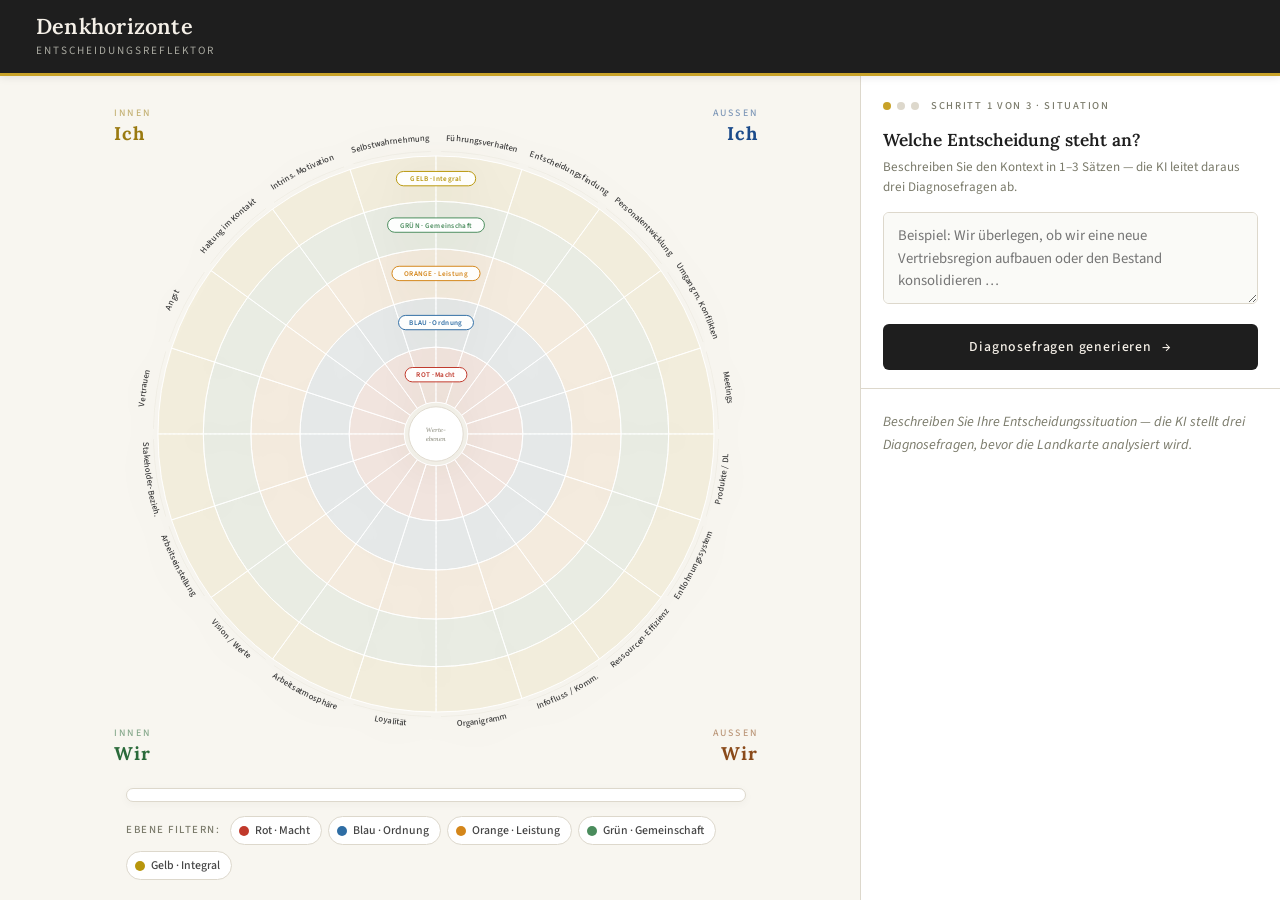
==== commit b3cf5c3b: "update" ====
--- a/index.html
+++ b/index.html
@@ -1,139 +1,165 @@
 <!DOCTYPE html>
 <html lang="de">
+
 <head>
-  <meta charset="UTF-8">
-  <meta name="viewport" content="width=device-width, initial-scale=1.0">
-  <meta name="description" content="Denkhorizonte – KI-gestützter Entscheidungsreflektor auf Basis der integralen Landkarte.">
-  <title>Denkhorizonte – Entscheidungsreflektor</title>
+  <meta charset="UTF-8" />
+  <meta name="viewport" content="width=device-width, initial-scale=1, viewport-fit=cover" />
+  <title>Denkhorizonte · Entscheidungsreflektor</title>
 
-  <link rel="preconnect" href="https://fonts.googleapis.com">
-  <link rel="preconnect" href="https://fonts.gstatic.com" crossorigin>
-  <link href="https://fonts.googleapis.com/css2?family=Lora:ital,wght@0,400;0,600;1,400&family=Source+Sans+3:wght@300;400;500;600&display=swap" rel="stylesheet">
+  <link rel="preconnect" href="https://fonts.googleapis.com" />
+  <link rel="preconnect" href="https://fonts.gstatic.com" crossorigin />
+  <link
+    href="https://fonts.googleapis.com/css2?family=Lora:ital,wght@0,500;0,600;0,700;1,500&family=Source+Sans+3:wght@300;400;500;600;700&display=swap"
+    rel="stylesheet" />
 
-  <link rel="stylesheet" href="styles.css">
+  <link rel="stylesheet" href="styles.css" />
 </head>
+
 <body>
+  <div class="app" id="app" data-mode="input">
+    <!-- ============= HEADER ============= -->
+    <header>
+      <div class="brand">
+        <h1>Denkhorizonte</h1>
+        <span>Entscheidungsreflektor</span>
+      </div>
+      <div class="header-actions">
+        <button id="mode-toggle" class="header-btn" hidden>
+          <span class="icon">⇄</span> Layout
+        </button>
+      </div>
+    </header>
 
-<div class="app">
+    <!-- ============= MAP SIDE ============= -->
+    <section class="map-side">
+      <div class="map-container" id="mc">
+        <!-- Quadrant corner labels (always visible) -->
+        <div class="q-corner q-corner-tl" data-q="ii">
+          <small>Innen</small><strong>Ich</strong>
+        </div>
+        <div class="q-corner q-corner-tr" data-q="ai">
+          <small>Außen</small><strong>Ich</strong>
+        </div>
+        <div class="q-corner q-corner-br" data-q="wa">
+          <small>Außen</small><strong>Wir</strong>
+        </div>
+        <div class="q-corner q-corner-bl" data-q="wi">
+          <small>Innen</small><strong>Wir</strong>
+        </div>
 
-  <header>
-    <h1>Denkhorizonte – Entscheidungsreflektor</h1>
-    <span>Integrale Landkarte · KI-gestützte Reflexion</span>
-  </header>
+        <svg id="svg" viewBox="0 0 900 900" xmlns="http://www.w3.org/2000/svg" role="img"
+          aria-label="Werteebenen-Landkarte">
+          <defs>
+            <!-- radial gradient for subtle depth -->
+            <radialGradient id="centerGlow" cx="50%" cy="50%" r="50%">
+              <stop offset="0%" stop-color="#fff" stop-opacity="0.55" />
+              <stop offset="100%" stop-color="#fff" stop-opacity="0" />
+            </radialGradient>
+            <filter id="primaryGlow" x="-30%" y="-30%" width="160%" height="160%">
+              <feGaussianBlur stdDeviation="3" result="blur" />
+              <feMerge>
+                <feMergeNode in="blur" />
+                <feMergeNode in="SourceGraphic" />
+              </feMerge>
+            </filter>
+          </defs>
 
-  <!-- ============================================================
-       MAP SIDE
-       ============================================================ -->
-  <section class="map-side">
-    <div class="map-container" id="mc">
-      <div id="tip"></div>
-      <svg id="svg" viewBox="0 0 800 800" xmlns="http://www.w3.org/2000/svg" role="img" aria-label="Integrale Landkarte">
-        <defs>
-          <clipPath id="cc"><circle cx="400" cy="400" r="348"/></clipPath>
-        </defs>
+          <g id="spokes"></g> <!-- quadrant divider spokes -->
+          <g id="segs"></g> <!-- ring segments (clickable) -->
+          <g id="fieldLabels"></g> <!-- radial field names -->
+          <g id="rnames"></g> <!-- ring level pills -->
+          <g id="centerDot"></g> <!-- center decoration -->
+        </svg>
+      </div>
 
-        <!-- Quadrant backgrounds -->
-        <rect x="52"  y="52"  width="348" height="348" fill="#FEF9E8" clip-path="url(#cc)"/>
-        <rect x="400" y="52"  width="348" height="348" fill="#E8F2FC" clip-path="url(#cc)"/>
-        <rect x="52"  y="400" width="348" height="348" fill="#E8F5E8" clip-path="url(#cc)"/>
-        <rect x="400" y="400" width="348" height="348" fill="#FCF0E4" clip-path="url(#cc)"/>
+      <!-- Inspector (persistent) -->
+      <div class="inspector" id="inspector">
+        <div class="inspector-empty">
+          <span class="dot"></span>
+          Fahren Sie über ein Feld oder klicken Sie es an &mdash; die fünf Werteausprägungen erscheinen hier.
+        </div>
+      </div>
 
-        <!-- Concentric ring fills (outer → inner) -->
-        <circle cx="400" cy="400" r="348" fill="#DDD050" opacity=".40"/>
-        <circle cx="400" cy="400" r="288" fill="#80C880" opacity=".46"/>
-        <circle cx="400" cy="400" r="228" fill="#F0C060" opacity=".50"/>
-        <circle cx="400" cy="400" r="170" fill="#80B0D8" opacity=".56"/>
-        <circle cx="400" cy="400" r="114" fill="#E09090" opacity=".62"/>
-        <circle cx="400" cy="400" r="30"  fill="#f5f0e8" stroke="#ccc" stroke-width="1"/>
+      <!-- Filter chips -->
+      <div class="filters" id="filters">
+        <span class="filter-label">Ebene filtern:</span>
+        <button class="filter-chip" data-ring="rot">
+          <span class="swatch" style="background:#C0392B"></span>Rot · Macht
+        </button>
+        <button class="filter-chip" data-ring="blau">
+          <span class="swatch" style="background:#2E6DA4"></span>Blau · Ordnung
+        </button>
+        <button class="filter-chip" data-ring="orange">
+          <span class="swatch" style="background:#D4861A"></span>Orange · Leistung
+        </button>
+        <button class="filter-chip" data-ring="gruen">
+          <span class="swatch" style="background:#4A8C5C"></span>Grün · Gemeinschaft
+        </button>
+        <button class="filter-chip" data-ring="gelb">
+          <span class="swatch" style="background:#B8960C"></span>Gelb · Integral
+        </button>
+        <button class="filter-clear" id="filter-clear" hidden>× Filter aufheben</button>
+      </div>
+    </section>
 
-        <!-- Quadrant dividers -->
-        <line x1="400" y1="52"  x2="400" y2="748" stroke="white" stroke-width="2.5" opacity=".95"/>
-        <line x1="52"  y1="400" x2="748" y2="400" stroke="white" stroke-width="2.5" opacity=".95"/>
+    <!-- ============= PANEL ============= -->
+    <aside class="panel" id="panel">
+      <!-- Step 1: decision input -->
+      <div class="panel-input" id="step1">
+        <div class="step-indicator">
+          <span class="step-dot active"></span>
+          <span class="step-dot"></span>
+          <span class="step-dot"></span>
+          <span class="step-text">Schritt 1 von 3 · Situation</span>
+        </div>
+        <h2>Welche Entscheidung steht an?</h2>
+        <p>Beschreiben Sie den Kontext in 1&ndash;3 Sätzen &mdash; die KI leitet daraus drei Diagnosefragen ab.</p>
+        <textarea id="inp"
+          placeholder="Beispiel: Wir überlegen, ob wir eine neue Vertriebsregion aufbauen oder den Bestand konsolidieren …"></textarea>
+        <button class="btn" id="btn1" onclick="getQuestions()">
+          Diagnosefragen generieren
+          <span class="arrow">→</span>
+        </button>
+        <div class="loading" id="load1">
+          <span class="spinner"></span>
+          <span>Fragen werden formuliert …</span>
+        </div>
+      </div>
 
-        <!-- Ring borders -->
-        <circle cx="400" cy="400" r="348" fill="none" stroke="white" stroke-width="1.8"/>
-        <circle cx="400" cy="400" r="288" fill="none" stroke="white" stroke-width="1.3"/>
-        <circle cx="400" cy="400" r="228" fill="none" stroke="white" stroke-width="1.3"/>
-        <circle cx="400" cy="400" r="170" fill="none" stroke="white" stroke-width="1.3"/>
-        <circle cx="400" cy="400" r="114" fill="none" stroke="white" stroke-width="1.3"/>
+      <!-- Step 2: answer questions -->
+      <div class="panel-input" id="step2" hidden>
+        <div class="step-indicator">
+          <span class="step-dot done"></span>
+          <span class="step-dot active"></span>
+          <span class="step-dot"></span>
+          <span class="step-text">Schritt 2 von 3 · Diagnose</span>
+        </div>
+        <div class="decision-summary" id="dec-summary"></div>
+        <div id="q-container"></div>
+        <button class="btn" id="btn2" onclick="analyse()">
+          Landkarte analysieren
+          <span class="arrow">→</span>
+        </button>
+        <button class="back-link" onclick="resetFlow()">← Entscheidung ändern</button>
+        <div class="loading" id="load2">
+          <span class="spinner"></span>
+          <span>Werteebenen werden aktiviert …</span>
+        </div>
+      </div>
 
-        <!-- Dynamically populated groups -->
-        <g id="segs"></g>
-        <g id="cards"></g>
-        <g id="rnames"></g>
+      <!-- Results -->
+      <div class="panel-results" id="res">
+        <p class="result-empty">
+          Beschreiben Sie Ihre Entscheidungssituation &mdash; die KI stellt drei Diagnosefragen, bevor die Landkarte
+          analysiert wird.
+        </p>
+      </div>
+    </aside>
+  </div>
 
-        <!-- Quadrant labels -->
-        <text x="68"  y="74"  font-family="'Lora',serif"            font-size="12" font-weight="600" fill="#9A7A10">Innen / Ich</text>
-        <text x="68"  y="88"  font-family="'Source Sans 3',sans-serif" font-size="9" fill="#9A7A10" opacity=".8">Denken · Fühlen · Haltung</text>
-        <text x="732" y="74"  text-anchor="end" font-family="'Lora',serif" font-size="12" font-weight="600" fill="#1A4A8A">Außen / Ich</text>
-        <text x="732" y="88"  text-anchor="end" font-family="'Source Sans 3',sans-serif" font-size="9" fill="#1A4A8A" opacity=".8">Wissen · Fertigkeiten · Verhalten</text>
-        <text x="68"  y="726" font-family="'Lora',serif" font-size="12" font-weight="600" fill="#2A6A3A">Innen / Wir</text>
-        <text x="68"  y="740" font-family="'Source Sans 3',sans-serif" font-size="9" fill="#2A6A3A" opacity=".8">Werte · Kultur · Beziehungen</text>
-        <text x="732" y="726" text-anchor="end" font-family="'Lora',serif" font-size="12" font-weight="600" fill="#8A4A1A">Außen / Wir</text>
-        <text x="732" y="740" text-anchor="end" font-family="'Source Sans 3',sans-serif" font-size="9" fill="#8A4A1A" opacity=".8">Produkte · Prozesse · Struktur</text>
+  <div id="tip" role="tooltip"></div>
 
-        <!-- Axis labels -->
-        <text x="400" y="40"  text-anchor="middle" font-family="'Source Sans 3',sans-serif" font-size="9" letter-spacing="3" fill="#999">INDIVIDUELL</text>
-        <text x="400" y="770" text-anchor="middle" font-family="'Source Sans 3',sans-serif" font-size="9" letter-spacing="3" fill="#999">KOLLEKTIV</text>
-        <text x="16"  y="403" text-anchor="middle" font-family="'Source Sans 3',sans-serif" font-size="9" letter-spacing="2" fill="#999" transform="rotate(-90,16,403)">INNEN</text>
-        <text x="784" y="403" text-anchor="middle" font-family="'Source Sans 3',sans-serif" font-size="9" letter-spacing="2" fill="#999" transform="rotate(90,784,403)">AUSSEN</text>
-        <text x="400" y="404" text-anchor="middle" font-family="'Lora',serif" font-size="7.5" fill="#999">Kern</text>
-      </svg>
-    </div>
+  <script src="app.js"></script>
+</body>
 
-    <div class="legend">
-      <div class="legend-item"><span class="legend-dot" style="background:#B8960C"></span>Gelb – Integral</div>
-      <div class="legend-item"><span class="legend-dot" style="background:#4A8C5C"></span>Grün – Gemeinschaft</div>
-      <div class="legend-item"><span class="legend-dot" style="background:#D4861A"></span>Orange – Leistung</div>
-      <div class="legend-item"><span class="legend-dot" style="background:#2E6DA4"></span>Blau – Ordnung</div>
-      <div class="legend-item"><span class="legend-dot" style="background:#C0392B"></span>Rot – Macht</div>
-      <div class="legend-item legend-hint">↑ Klick auf Feld-Tag = zeigt Position</div>
-    </div>
-  </section>
-
-  <!-- ============================================================
-       PANEL
-       ============================================================ -->
-  <aside class="panel">
-
-    <!-- Step 1: Entscheidung eingeben -->
-    <div class="panel-input" id="step1">
-      <div class="step-indicator">
-        <span class="step-dot active"></span>
-        <span class="step-dot"></span>
-      </div>
-      <h2>Ihre Entscheidungssituation</h2>
-      <p>Beschreiben Sie kurz die Entscheidung, die Sie vor sich haben.</p>
-      <textarea id="inp" placeholder="z.B. Wir wollen zwei Abteilungen zusammenlegen."></textarea>
-      <button class="btn" id="btn1" onclick="getQuestions()">Weiter →</button>
-      <div class="loading" id="load1"><div class="spinner"></div><span>Bereite Fragen vor …</span></div>
-    </div>
-
-    <!-- Step 2: Diagnosefragen -->
-    <div class="panel-input" id="step2" hidden>
-      <div class="step-indicator">
-        <span class="step-dot done"></span>
-        <span class="step-dot active"></span>
-      </div>
-      <h2>Drei kurze Fragen</h2>
-      <div class="decision-summary" id="dec-summary"></div>
-      <div id="q-container"></div>
-      <button class="btn" id="btn2" onclick="analyse()">Analyse starten →</button>
-      <div class="loading" id="load2"><div class="spinner"></div><span>KI analysiert …</span></div>
-      <button class="back-link" onclick="resetFlow()">← Entscheidung ändern</button>
-    </div>
-
-    <!-- Results -->
-    <div class="panel-results" id="res">
-      <p class="result-empty">
-        Beschreiben Sie Ihre Entscheidungssituation – die KI stellt Ihnen drei Diagnosefragen,
-        bevor die Landkarte analysiert wird.
-      </p>
-    </div>
-  </aside>
-
-</div>
-
-<script src="app.js" defer></script>
-</body>
-</html>
+</html>
--- a/styles.css
+++ b/styles.css
@@ -1,39 +1,54 @@
 /* ==========================================================================
-   Denkhorizonte – Entscheidungsreflektor
-   Mobile-first, progressive enhancement to tablet (768px) and laptop (1024px).
+   Denkhorizonte V2 – Styles
+   Mobile-first, progressive to tablet (768px) → laptop (1024px) → wide (1440px).
+   V2 changes: wider results panel, persistent inspector, radial labels,
+   filter chips, grid analysis layout, quadrant corner labels.
    ========================================================================== */
 
-/* ----- 1. Design tokens -------------------------------------------------- */
+/* ----- 1. Design tokens ------------------------------------------------- */
 :root {
-  /* Wertebenen-Farben */
-  --rot:    #C0392B;
-  --blau:   #2E6DA4;
-  --orange: #D4861A;
-  --gruen:  #4A8C5C;
-  --gelb:   #B8960C;
-
-  /* Surface & text */
-  --bg:          #F8F6F0;
-  --surface:     #FFFFFF;
+  /* Wertebenen */
+  --rot: #c0392b;
+  --blau: #2e6da4;
+  --orange: #d4861a;
+  --gruen: #4a8c5c;
+  --gelb: #b8960c;
+
+  /* Quadranten */
+  --q-ii: #9a7a10; /* Innen/Ich */
+  --q-ai: #1a4a8a; /* Außen/Ich */
+  --q-wi: #2a6a3a; /* Innen/Wir */
+  --q-wa: #8a4a1a; /* Außen/Wir */
+
+  /* Surfaces & text */
+  --bg: #f8f6f0;
+  --bg-2: #f2efe4;
+  --surface: #ffffff;
   --surface-alt: #fafaf7;
-  --text:        #2a2a2a;
-  --muted:       #7a7a6a;
-  --border:      #ddd8cc;
+  --text: #2a2a2a;
+  --muted: #7a7a6a;
+  --border: #ddd8cc;
+  --border-soft: #ece7da;
 
   /* Accents */
-  --accent:      #C8A228;
+  --accent: #c8a228;
+  --accent-deep: #a78410;
   --accent-soft: #f5f2e8;
-  --highlight:   #FFD700;
+  --highlight: #ffd700;
 
   /* Layout */
-  --panel-width-desktop: 420px;
+  --panel-width: 420px;
+  --panel-width-wide: 560px;
+  --panel-width-xwide: 620px;
   --header-height: 58px;
 
   /* Motion */
-  --ease: cubic-bezier(.4, 0, .2, 1);
-}
-
-/* ----- 2. Reset --------------------------------------------------------- */
+  --ease: cubic-bezier(0.4, 0, 0.2, 1);
+  --ease-out: cubic-bezier(0.22, 0.9, 0.3, 1);
+  --ease-in: cubic-bezier(0.6, 0, 0.8, 0.4);
+}
+
+/* ----- 2. Reset & base -------------------------------------------------- */
 *,
 *::before,
 *::after {
@@ -48,70 +63,122 @@
 }
 
 body {
-  font-family: 'Source Sans 3', -apple-system, BlinkMacSystemFont, 'Segoe UI', sans-serif;
+  font-family:
+    "Source Sans 3",
+    -apple-system,
+    BlinkMacSystemFont,
+    "Segoe UI",
+    sans-serif;
   background: var(--bg);
   color: var(--text);
   min-height: 100vh;
-  line-height: 1.5;
+  line-height: 1.55;
   -webkit-font-smoothing: antialiased;
   -moz-osx-font-smoothing: grayscale;
-}
-
-button { font-family: inherit; }
+  overscroll-behavior-y: none;
+}
+
+button {
+  font-family: inherit;
+}
 button:focus-visible,
 textarea:focus-visible {
   outline: 2px solid var(--accent);
   outline-offset: 2px;
 }
 
-[hidden] { display: none !important; }
-
-/* ----- 3. Layout shell (mobile-first) ---------------------------------- */
+[hidden] {
+  display: none !important;
+}
+
+/* ----- 3. App shell (mobile-first stack) -------------------------------- */
 .app {
   display: flex;
   flex-direction: column;
   min-height: 100vh;
 }
-
-/* Mobile stacking order: header → panel → map
-   (user interacts first, sees visual below)                               */
-header    { order: 1; }
-.panel    { order: 2; }
-.map-side { order: 3; }
-
-/* ----- 4. Header ------------------------------------------------------- */
+header {
+  order: 1;
+}
+.panel {
+  order: 2;
+}
+.map-side {
+  order: 3;
+}
+
+/* ----- 4. Header -------------------------------------------------------- */
 header {
   background: #1e1e1e;
   color: #f5f0e8;
   padding: 14px 20px;
   display: flex;
+  justify-content: space-between;
+  align-items: center;
+  gap: 16px;
+  border-bottom: 3px solid var(--accent);
+  box-shadow: 0 2px 8px rgba(0, 0, 0, 0.08);
+  position: sticky;
+  top: 0;
+  z-index: 10;
+}
+
+.brand {
+  display: flex;
   flex-direction: column;
   gap: 2px;
-  border-bottom: 3px solid var(--accent);
 }
 
 header h1 {
-  font-family: 'Lora', Georgia, serif;
-  font-size: 1.1rem;
+  font-family: "Lora", Georgia, serif;
+  font-size: 1.15rem;
   font-weight: 600;
-  letter-spacing: .02em;
-  line-height: 1.3;
-}
-
-header span {
-  font-size: .68rem;
-  color: #9a9a9a;
-  letter-spacing: .15em;
+  letter-spacing: 0.01em;
+  line-height: 1.2;
+}
+
+header .brand span {
+  font-size: 0.66rem;
+  color: #a9a9a0;
+  letter-spacing: 0.18em;
   text-transform: uppercase;
 }
 
-/* ----- 5. Map side ----------------------------------------------------- */
+.header-actions {
+  display: flex;
+  gap: 10px;
+}
+
+.header-btn {
+  background: rgba(255, 255, 255, 0.05);
+  border: 1px solid rgba(255, 255, 255, 0.12);
+  color: #f5f0e8;
+  padding: 7px 13px;
+  border-radius: 5px;
+  font-size: 0.72rem;
+  letter-spacing: 0.06em;
+  cursor: pointer;
+  transition: background 0.2s var(--ease);
+  display: inline-flex;
+  align-items: center;
+  gap: 6px;
+}
+.header-btn:hover {
+  background: rgba(255, 255, 255, 0.12);
+}
+.header-btn .icon {
+  font-size: 1rem;
+  line-height: 1;
+}
+
+/* ----- 5. Map side ------------------------------------------------------ */
 .map-side {
-  padding: 16px 12px 28px;
+  padding: 12px 10px 22px;
   display: flex;
   flex-direction: column;
   align-items: center;
   background: var(--bg);
+  gap: 14px;
 }
 
 .map-container {
@@ -125,41 +192,523 @@
   width: 100%;
   height: 100%;
   display: block;
-}
-
-/* Legend */
-.legend {
-  margin-top: 14px;
-  display: grid;
-  grid-template-columns: repeat(2, 1fr);
-  gap: 6px 14px;
+  filter: drop-shadow(0 4px 18px rgba(60, 45, 0, 0.08));
+}
+
+/* ----- 5a. Quadrant corner labels -------------------------------------- */
+.q-corner {
+  position: absolute;
+  display: flex;
+  flex-direction: column;
+  align-items: center;
+  gap: 2px;
+  font-family: "Lora", Georgia, serif;
+  font-weight: 600;
+  pointer-events: auto;
+  cursor: pointer;
+  user-select: none;
+  transition:
+    opacity 0.25s var(--ease),
+    transform 0.2s var(--ease);
+  text-align: center;
+  padding: 4px 8px;
+  border-radius: 6px;
+}
+.q-corner small {
+  font-family: "Source Sans 3", sans-serif;
+  font-size: 0.58rem;
+  letter-spacing: 0.22em;
+  text-transform: uppercase;
+  font-weight: 500;
+  opacity: 0.55;
+}
+.q-corner strong {
+  font-size: 1rem;
+  letter-spacing: 0.06em;
+  line-height: 1;
+}
+.q-corner[data-q="ii"] {
+  top: 8px;
+  left: 10px;
+  color: var(--q-ii);
+  align-items: flex-start;
+}
+.q-corner[data-q="ai"] {
+  top: 8px;
+  right: 10px;
+  color: var(--q-ai);
+  align-items: flex-end;
+}
+.q-corner[data-q="wa"] {
+  bottom: 8px;
+  right: 10px;
+  color: var(--q-wa);
+  align-items: flex-end;
+}
+.q-corner[data-q="wi"] {
+  bottom: 8px;
+  left: 10px;
+  color: var(--q-wi);
+  align-items: flex-start;
+}
+
+.q-corner:hover {
+  opacity: 0.95;
+  transform: translateY(-1px);
+  background: rgba(255, 255, 255, 0.55);
+}
+.q-corner.dimmed {
+  opacity: 0.25;
+}
+.q-corner.active {
+  background: rgba(255, 255, 255, 0.8);
+  box-shadow: 0 1px 3px rgba(0, 0, 0, 0.06);
+}
+
+/* ----- 6. SVG map elements --------------------------------------------- */
+.spoke {
+  stroke: rgba(0, 0, 0, 0.08);
+  stroke-width: 1;
+  stroke-dasharray: 3 3;
+  fill: none;
+  pointer-events: none;
+}
+
+.segment {
+  fill: rgba(255, 255, 255, 0.4);
+  stroke: white;
+  stroke-width: 1.2;
+  cursor: pointer;
+  transition:
+    fill 0.3s var(--ease),
+    opacity 0.25s var(--ease),
+    filter 0.3s var(--ease);
+}
+.segment:hover {
+  fill: rgba(200, 162, 40, 0.28);
+}
+
+.segment[data-ring="rot"] {
+  fill: rgba(192, 57, 43, 0.08);
+}
+.segment[data-ring="blau"] {
+  fill: rgba(46, 109, 164, 0.08);
+}
+.segment[data-ring="orange"] {
+  fill: rgba(212, 134, 26, 0.08);
+}
+.segment[data-ring="gruen"] {
+  fill: rgba(74, 140, 92, 0.08);
+}
+.segment[data-ring="gelb"] {
+  fill: rgba(184, 150, 12, 0.08);
+}
+
+/* Inspector-active (hover/pin) */
+.segment.inspecting {
+  fill: rgba(200, 162, 40, 0.32) !important;
+  stroke: var(--accent);
+  stroke-width: 1.6;
+}
+
+/* Pinned: locked inspect */
+.segment.pinned {
+  fill: rgba(200, 162, 40, 0.45) !important;
+  stroke: var(--accent-deep);
+  stroke-width: 2;
+}
+
+/* Dimmed by filter */
+.segment.dimmed {
+  opacity: 0.07 !important;
+  fill: transparent !important;
+}
+
+/* Filter active = this ring shows its real color */
+.segment.filter-on[data-ring="rot"] {
+  fill: rgba(192, 57, 43, 0.55) !important;
+  opacity: 1 !important;
+}
+.segment.filter-on[data-ring="blau"] {
+  fill: rgba(46, 109, 164, 0.55) !important;
+  opacity: 1 !important;
+}
+.segment.filter-on[data-ring="orange"] {
+  fill: rgba(212, 134, 26, 0.55) !important;
+  opacity: 1 !important;
+}
+.segment.filter-on[data-ring="gruen"] {
+  fill: rgba(74, 140, 92, 0.55) !important;
+  opacity: 1 !important;
+}
+.segment.filter-on[data-ring="gelb"] {
+  fill: rgba(184, 150, 12, 0.55) !important;
+  opacity: 1 !important;
+}
+
+/* Analysis activation */
+.segment.activated[data-ring="rot"] {
+  fill: rgba(192, 57, 43, 0.82) !important;
+  stroke: var(--highlight);
+  stroke-width: 1.6;
+  opacity: 1 !important;
+}
+.segment.activated[data-ring="blau"] {
+  fill: rgba(46, 109, 164, 0.82) !important;
+  stroke: var(--highlight);
+  stroke-width: 1.6;
+  opacity: 1 !important;
+}
+.segment.activated[data-ring="orange"] {
+  fill: rgba(212, 134, 26, 0.82) !important;
+  stroke: var(--highlight);
+  stroke-width: 1.6;
+  opacity: 1 !important;
+}
+.segment.activated[data-ring="gruen"] {
+  fill: rgba(74, 140, 92, 0.82) !important;
+  stroke: var(--highlight);
+  stroke-width: 1.6;
+  opacity: 1 !important;
+}
+.segment.activated[data-ring="gelb"] {
+  fill: rgba(184, 150, 12, 0.82) !important;
+  stroke: var(--highlight);
+  stroke-width: 1.6;
+  opacity: 1 !important;
+}
+
+.segment.primary {
+  filter: url(#primaryGlow);
+  stroke: #fff;
+  stroke-width: 2.2;
+}
+
+.segment.pulse {
+  animation: segpulse 0.55s ease-out 3;
+}
+@keyframes segpulse {
+  0% {
+    opacity: 1;
+  }
+  40% {
+    opacity: 0.3;
+    filter: drop-shadow(0 0 14px gold) brightness(1.6);
+  }
+  100% {
+    opacity: 1;
+  }
+}
+
+/* Staggered reveal */
+.segment.reveal {
+  animation: reveal-in 0.5s var(--ease-out) both;
+}
+@keyframes reveal-in {
+  from {
+    opacity: 0;
+    transform-origin: center;
+    transform: scale(0.92);
+  }
+  to {
+    opacity: 1;
+    transform: scale(1);
+  }
+}
+
+/* ----- 6a. Radial field labels (text on path) --------------------------- */
+.field-label-arc {
+  fill: none;
+}
+
+.field-label text {
+  font-family: "Source Sans 3", sans-serif;
+  font-size: 11.5px;
+  font-weight: 500;
+  letter-spacing: 0.015em;
+  fill: #3a3a3a;
+  pointer-events: none;
+  transition:
+    fill 0.2s var(--ease),
+    font-weight 0.2s var(--ease);
+}
+
+.field-label.hit {
+  cursor: pointer;
+}
+
+.field-label.hit:hover text,
+.field-label.inspecting text {
+  fill: var(--accent-deep);
+  font-weight: 700;
+}
+
+.field-label.pinned text {
+  fill: var(--accent-deep);
+  font-weight: 700;
+}
+
+.field-label.dimmed text {
+  fill: #b5afa0;
+}
+
+.field-label.activated text {
+  fill: #1e1e1e;
+  font-weight: 700;
+}
+
+/* Underline accent for each field */
+.field-underline {
+  stroke: var(--border);
+  stroke-width: 0.6;
+  fill: none;
+  opacity: 0.6;
+}
+.field-label.inspecting .field-underline,
+.field-label.pinned .field-underline {
+  stroke: var(--accent);
+  stroke-width: 1.4;
+  opacity: 1;
+}
+
+/* ----- 6b. Ring level pills (top of map) ------------------------------- */
+.ring-pill {
+  cursor: pointer;
+}
+.ring-pill rect {
+  fill: white;
+  fill-opacity: 0.92;
+  stroke-width: 1.3;
+  transition:
+    fill 0.2s var(--ease),
+    transform 0.2s var(--ease);
+}
+.ring-pill text {
+  font-family: "Source Sans 3", sans-serif;
+  font-size: 9.5px;
+  font-weight: 600;
+  letter-spacing: 0.04em;
+  pointer-events: none;
+  text-anchor: middle;
+}
+.ring-pill:hover rect {
+  fill-opacity: 1;
+}
+.ring-pill.active rect {
+  stroke-width: 2.2;
+  fill-opacity: 1;
+}
+
+/* ----- 6c. Center dot -------------------------------------------------- */
+.center-dot {
+  fill: #fff;
+  stroke: var(--border);
+  stroke-width: 1.2;
+}
+.center-label {
+  font-family: "Lora", serif;
+  font-size: 8px;
+  font-style: italic;
+  fill: var(--muted);
+  text-anchor: middle;
+  pointer-events: none;
+}
+
+/* ----- 7. Inspector panel (persistent) --------------------------------- */
+.inspector {
   width: 100%;
-  max-width: 460px;
-}
-
-.legend-item {
+  max-width: 620px;
+  background: var(--surface);
+  border: 1px solid var(--border);
+  border-radius: 8px;
+  overflow: hidden;
+  box-shadow: 0 2px 10px rgba(60, 45, 0, 0.04);
+  transition: box-shadow 0.2s var(--ease);
+}
+
+.inspector-empty {
+  padding: 14px 16px;
+  color: var(--muted);
+  font-size: 0.82rem;
+  font-style: italic;
   display: flex;
   align-items: center;
+  gap: 10px;
+}
+.inspector-empty .dot {
+  width: 8px;
+  height: 8px;
+  border-radius: 50%;
+  background: var(--border);
+  animation: dot-pulse 2.4s ease-in-out infinite;
+}
+@keyframes dot-pulse {
+  0%,
+  100% {
+    opacity: 0.3;
+    transform: scale(1);
+  }
+  50% {
+    opacity: 1;
+    transform: scale(1.3);
+  }
+}
+
+.inspector-head {
+  display: flex;
+  justify-content: space-between;
+  align-items: baseline;
+  padding: 11px 16px 9px;
+  border-bottom: 1px solid var(--border-soft);
+  background: linear-gradient(to right, var(--surface), var(--surface-alt));
+}
+.inspector-title {
+  font-family: "Lora", serif;
+  font-size: 1rem;
+  font-weight: 600;
+  color: #1e1e1e;
+}
+.inspector-quadrant {
+  font-size: 0.68rem;
+  letter-spacing: 0.14em;
+  text-transform: uppercase;
+  font-weight: 500;
+}
+.inspector-pin {
+  background: none;
+  border: none;
+  font-size: 0.75rem;
+  color: var(--muted);
+  cursor: pointer;
+  padding: 2px 6px;
+  border-radius: 3px;
+  transition: background 0.2s;
+}
+.inspector-pin:hover {
+  background: var(--accent-soft);
+  color: var(--accent-deep);
+}
+.inspector-pin.pinned {
+  color: var(--accent-deep);
+  font-weight: 600;
+}
+
+.inspector-body {
+  display: grid;
+  grid-template-columns: 1fr;
+}
+
+.inspector-row {
+  display: grid;
+  grid-template-columns: 10px 1fr;
+  gap: 11px;
+  padding: 8px 16px;
+  border-top: 1px solid var(--border-soft);
+  align-items: start;
+  transition: background 0.2s var(--ease);
+}
+.inspector-row:first-of-type {
+  border-top: none;
+}
+.inspector-row:hover {
+  background: var(--accent-soft);
+}
+
+.inspector-row.activated {
+  background: linear-gradient(to right, rgba(200, 162, 40, 0.12), transparent);
+  border-left: 3px solid;
+  padding-left: 13px;
+}
+
+.inspector-bar {
+  width: 10px;
+  height: 100%;
+  min-height: 28px;
+  border-radius: 3px;
+  margin-top: 3px;
+}
+
+.inspector-level {
+  font-size: 0.7rem;
+  font-weight: 700;
+  letter-spacing: 0.12em;
+  text-transform: uppercase;
+  line-height: 1.3;
+}
+.inspector-desc {
+  font-size: 0.85rem;
+  color: #3a3a3a;
+  line-height: 1.5;
+  margin-top: 2px;
+}
+
+/* ----- 7a. Filter chips ------------------------------------------------- */
+.filters {
+  width: 100%;
+  max-width: 620px;
+  display: flex;
+  flex-wrap: wrap;
   gap: 6px;
-  font-size: .72rem;
+  align-items: center;
+}
+
+.filter-label {
+  font-size: 0.68rem;
+  letter-spacing: 0.14em;
+  text-transform: uppercase;
   color: var(--muted);
-}
-
-.legend-dot {
-  display: inline-block;
+  font-weight: 500;
+  margin-right: 4px;
+}
+
+.filter-chip {
+  background: var(--surface);
+  border: 1px solid var(--border);
+  padding: 5px 11px 5px 8px;
+  border-radius: 16px;
+  font-size: 0.74rem;
+  color: #444;
+  cursor: pointer;
+  display: inline-flex;
+  align-items: center;
+  gap: 6px;
+  transition: all 0.18s var(--ease);
+  font-weight: 500;
+}
+.filter-chip:hover {
+  border-color: var(--accent);
+  transform: translateY(-1px);
+}
+.filter-chip.active {
+  background: #1e1e1e;
+  color: #f5f0e8;
+  border-color: #1e1e1e;
+}
+.filter-chip .swatch {
   width: 10px;
   height: 10px;
   border-radius: 50%;
   flex-shrink: 0;
-}
-
-.legend-hint {
-  color: #a3a396;
-  font-size: .66rem;
-  grid-column: span 2;
-}
-
-/* ----- 6. Panel -------------------------------------------------------- */
+  box-shadow: 0 0 0 1.5px rgba(255, 255, 255, 0.4);
+}
+
+.filter-clear {
+  background: none;
+  border: 1px solid transparent;
+  color: var(--muted);
+  font-size: 0.72rem;
+  cursor: pointer;
+  padding: 4px 10px;
+  border-radius: 16px;
+  margin-left: auto;
+  transition: color 0.2s;
+}
+.filter-clear:hover {
+  color: var(--text);
+  border-color: var(--border);
+}
+
+/* ----- 8. Panel --------------------------------------------------------- */
 .panel {
   background: var(--surface);
   border-bottom: 1px solid var(--border);
@@ -168,100 +717,143 @@
 }
 
 .panel-input {
-  padding: 20px;
+  padding: 22px 20px;
   border-bottom: 1px solid var(--border);
 }
 
-.panel-input h2 {
-  font-family: 'Lora', Georgia, serif;
-  font-size: 1.1rem;
-  font-weight: 600;
-  margin-bottom: 6px;
-  line-height: 1.3;
-}
-
-.panel-input p {
-  font-size: .88rem;
-  color: var(--muted);
-  margin-bottom: 14px;
-  line-height: 1.5;
-}
-
-/* Step indicator */
 .step-indicator {
   display: flex;
   gap: 6px;
+  align-items: center;
   margin-bottom: 14px;
 }
-
 .step-dot {
   width: 8px;
   height: 8px;
   border-radius: 50%;
   background: var(--border);
-  transition: background .2s var(--ease);
-}
-.step-dot.active { background: var(--accent); }
-.step-dot.done   { background: var(--gruen); }
-
-/* Form elements — note: 16px font-size on inputs prevents iOS zoom-on-focus */
+  transition: background 0.2s var(--ease);
+}
+.step-dot.active {
+  background: var(--accent);
+}
+.step-dot.done {
+  background: var(--gruen);
+}
+.step-text {
+  font-size: 0.66rem;
+  letter-spacing: 0.16em;
+  text-transform: uppercase;
+  color: var(--muted);
+  font-weight: 500;
+  margin-left: 6px;
+}
+
+.panel-input h2 {
+  font-family: "Lora", Georgia, serif;
+  font-size: 1.15rem;
+  font-weight: 600;
+  margin-bottom: 6px;
+  line-height: 1.3;
+  color: #1e1e1e;
+}
+.panel-input p {
+  font-size: 0.85rem;
+  color: var(--muted);
+  margin-bottom: 14px;
+  line-height: 1.55;
+}
+
+/* Form inputs (16px prevents iOS zoom-in) */
 textarea {
   width: 100%;
-  min-height: 96px;
+  min-height: 110px;
   border: 1px solid var(--border);
   border-radius: 6px;
-  padding: 12px;
+  padding: 12px 14px;
   font-family: inherit;
   font-size: 16px;
   resize: vertical;
   background: var(--surface-alt);
   color: var(--text);
   line-height: 1.55;
-  transition: border-color .2s var(--ease);
-}
-textarea:focus { outline: none; border-color: var(--accent); }
+  transition:
+    border-color 0.2s var(--ease),
+    background 0.2s var(--ease);
+}
+textarea:focus {
+  outline: none;
+  border-color: var(--accent);
+  background: var(--surface);
+}
 
 .btn {
   margin-top: 12px;
   width: 100%;
-  padding: 14px 0;
+  padding: 14px 16px;
   background: #1e1e1e;
   color: #f5f0e8;
   border: none;
   border-radius: 6px;
-  font-size: .92rem;
+  font-size: 0.9rem;
   font-weight: 500;
-  letter-spacing: .08em;
+  letter-spacing: 0.06em;
   cursor: pointer;
-  transition: background .2s var(--ease), transform .1s var(--ease);
+  transition:
+    background 0.2s var(--ease),
+    transform 0.1s var(--ease),
+    box-shadow 0.2s var(--ease);
   min-height: 48px;
-}
-.btn:hover:not(:disabled) { background: #333; }
-.btn:active:not(:disabled) { transform: translateY(1px); }
-.btn:disabled { background: #aaa; cursor: not-allowed; }
+  display: inline-flex;
+  align-items: center;
+  justify-content: center;
+  gap: 10px;
+}
+.btn:hover:not(:disabled) {
+  background: #333;
+  box-shadow: 0 3px 12px rgba(0, 0, 0, 0.14);
+}
+.btn:active:not(:disabled) {
+  transform: translateY(1px);
+}
+.btn:disabled {
+  background: #aaa;
+  cursor: not-allowed;
+}
+.btn .arrow {
+  transition: transform 0.2s var(--ease);
+  font-family: "Source Sans 3", sans-serif;
+}
+.btn:hover:not(:disabled) .arrow {
+  transform: translateX(3px);
+}
 
 .back-link {
   margin-top: 10px;
   background: none;
   border: none;
-  font-size: .78rem;
+  font-size: 0.78rem;
   color: #aaa;
   cursor: pointer;
   padding: 6px 0;
   text-decoration: underline;
-}
-.back-link:hover { color: var(--muted); }
-
-/* Loading spinner */
+  font-family: inherit;
+}
+.back-link:hover {
+  color: var(--muted);
+}
+
 .loading {
   display: none;
   align-items: center;
   gap: 10px;
-  margin-top: 10px;
-  font-size: .8rem;
+  margin-top: 12px;
+  font-size: 0.8rem;
   color: var(--muted);
 }
-.loading.active { display: flex; }
+.loading.active {
+  display: flex;
+}
 
 .spinner {
   width: 15px;
@@ -269,22 +861,25 @@
   border: 2px solid var(--border);
   border-top-color: var(--accent);
   border-radius: 50%;
-  animation: spin .8s linear infinite;
+  animation: spin 0.8s linear infinite;
   flex-shrink: 0;
 }
-@keyframes spin { to { transform: rotate(360deg); } }
-
-/* Question blocks */
-.q-block { margin-bottom: 14px; }
-
+@keyframes spin {
+  to {
+    transform: rotate(360deg);
+  }
+}
+
+.q-block {
+  margin-bottom: 16px;
+}
 .q-label {
-  font-size: .85rem;
+  font-size: 0.85rem;
   font-weight: 600;
   color: #444;
   margin-bottom: 6px;
   line-height: 1.4;
 }
-
 .q-input {
   width: 100%;
   border: 1px solid var(--border);
@@ -296,24 +891,28 @@
   color: var(--text);
   line-height: 1.5;
   resize: none;
-  min-height: 58px;
-  transition: border-color .2s var(--ease);
-}
-.q-input:focus { outline: none; border-color: var(--accent); }
-
-/* Decision summary pill */
+  min-height: 60px;
+  transition: border-color 0.2s var(--ease);
+}
+.q-input:focus {
+  outline: none;
+  border-color: var(--accent);
+  background: var(--surface);
+}
+
 .decision-summary {
   background: var(--accent-soft);
   border-left: 3px solid var(--accent);
   padding: 10px 12px;
   border-radius: 0 5px 5px 0;
-  font-size: .85rem;
+  font-size: 0.85rem;
   color: #555;
   margin-bottom: 14px;
-  line-height: 1.5;
-}
-
-/* ----- 7. Results ------------------------------------------------------ */
+  line-height: 1.55;
+  font-style: italic;
+}
+
+/* ----- 9. Results ------------------------------------------------------- */
 .panel-results {
   flex: 1;
   padding: 20px;
@@ -321,191 +920,283 @@
 
 .result-empty {
   color: var(--muted);
-  font-size: .88rem;
+  font-size: 0.88rem;
   line-height: 1.7;
   font-style: italic;
 }
 
-.result-section { margin-bottom: 22px; }
+.result-section {
+  margin-bottom: 24px;
+  animation: slide-in 0.4s var(--ease-out) both;
+}
+.result-section:nth-child(1) {
+  animation-delay: 0.05s;
+}
+.result-section:nth-child(2) {
+  animation-delay: 0.15s;
+}
+.result-section:nth-child(3) {
+  animation-delay: 0.25s;
+}
+.result-section:nth-child(4) {
+  animation-delay: 0.35s;
+}
+.result-section:nth-child(5) {
+  animation-delay: 0.45s;
+}
+
+@keyframes slide-in {
+  from {
+    opacity: 0;
+    transform: translateY(6px);
+  }
+  to {
+    opacity: 1;
+    transform: translateY(0);
+  }
+}
 
 .result-section h3 {
-  font-family: 'Lora', Georgia, serif;
-  font-size: .98rem;
+  font-family: "Lora", Georgia, serif;
+  font-size: 0.98rem;
   font-weight: 600;
-  margin-bottom: 9px;
-  padding-bottom: 5px;
+  margin-bottom: 11px;
+  padding-bottom: 6px;
   border-bottom: 1px solid var(--border);
-}
-
-/* Field tags */
+  color: #1e1e1e;
+  display: flex;
+  align-items: baseline;
+  justify-content: space-between;
+  gap: 8px;
+}
+.result-section h3 .section-hint {
+  font-family: "Source Sans 3", sans-serif;
+  font-weight: 400;
+  font-size: 0.7rem;
+  color: #b5afa0;
+  letter-spacing: 0.06em;
+}
+
 .field-tags {
   display: flex;
   flex-wrap: wrap;
   gap: 6px;
-  margin-bottom: 10px;
 }
 
 .field-tag {
-  font-size: .78rem;
+  font-size: 0.78rem;
   padding: 6px 12px;
   border-radius: 20px;
   border: 1px solid;
   font-weight: 500;
   cursor: pointer;
-  transition: box-shadow .15s var(--ease), transform .1s var(--ease);
+  transition: all 0.15s var(--ease);
   min-height: 30px;
   display: inline-flex;
   align-items: center;
+  gap: 5px;
   user-select: none;
 }
 .field-tag:hover {
-  box-shadow: 0 0 0 2px var(--accent);
-  transform: scale(1.04);
-}
-.field-tag.ii { background: #fef9ef; border-color: var(--accent); color: #7a6010; }
-.field-tag.ai { background: #eef4fc; border-color: var(--blau);   color: #1a4070; }
-.field-tag.wi { background: #eef6ee; border-color: var(--gruen);  color: #256038; }
-.field-tag.wa { background: #fdf0ea; border-color: #c06020;       color: #7a3a10; }
-
-/* Insights */
-.insight-block { margin-bottom: 12px; }
+  transform: translateY(-1px) scale(1.03);
+  box-shadow: 0 2px 8px rgba(0, 0, 0, 0.08);
+}
+.field-tag.ii {
+  background: #fef9ef;
+  border-color: var(--q-ii);
+  color: #7a6010;
+}
+.field-tag.ai {
+  background: #eef4fc;
+  border-color: var(--q-ai);
+  color: #1a4070;
+}
+.field-tag.wi {
+  background: #eef6ee;
+  border-color: var(--q-wi);
+  color: #256038;
+}
+.field-tag.wa {
+  background: #fdf0ea;
+  border-color: var(--q-wa);
+  color: #7a3a10;
+}
+.field-tag.primary {
+  font-weight: 700;
+  border-width: 2px;
+  box-shadow: 0 0 0 3px rgba(200, 162, 40, 0.15);
+}
+.field-tag.primary::before {
+  content: "★";
+  font-size: 0.7rem;
+  margin-right: 1px;
+}
+
+.insight-block {
+  margin-bottom: 12px;
+}
 
 .insight-label {
-  font-size: .72rem;
-  font-weight: 600;
-  letter-spacing: .1em;
+  font-size: 0.7rem;
+  font-weight: 700;
+  letter-spacing: 0.14em;
   text-transform: uppercase;
-  margin-bottom: 4px;
-}
-.insight-label.chance { color: var(--gruen); }
-.insight-label.risiko { color: var(--rot); }
-.insight-label.blind  { color: var(--orange); }
+  margin-bottom: 5px;
+}
+.insight-label.chance {
+  color: var(--gruen);
+}
+.insight-label.risiko {
+  color: var(--rot);
+}
+.insight-label.blind {
+  color: var(--orange);
+}
 
 .insight-text {
-  font-size: .9rem;
+  font-size: 0.9rem;
   line-height: 1.65;
   color: #3a3a3a;
 }
-.insight-text ul { padding-left: 18px; margin-top: 4px; }
-.insight-text li { margin-bottom: 4px; }
+.insight-text ul {
+  padding-left: 18px;
+  margin-top: 4px;
+}
+.insight-text li {
+  margin-bottom: 4px;
+}
+
+/* Werteebene block — distinct treatment */
+.level-block {
+  padding: 14px 16px;
+  border-radius: 7px;
+  background: var(--surface-alt);
+  border-left: 4px solid;
+  margin-bottom: 10px;
+}
+.level-block .insight-label {
+  font-size: 0.75rem;
+  font-weight: 700;
+  letter-spacing: 0.16em;
+}
 
 .reset-btn {
-  margin-top: 6px;
+  margin-top: 10px;
   background: none;
-  border: 1px solid #ccc;
-  padding: 6px 14px;
-  border-radius: 4px;
-  font-size: .75rem;
+  border: 1px solid var(--border);
+  padding: 8px 18px;
+  border-radius: 5px;
+  font-size: 0.78rem;
   cursor: pointer;
-  color: #888;
+  color: var(--muted);
   font-family: inherit;
-  transition: background .2s var(--ease), color .2s var(--ease);
-}
-.reset-btn:hover { background: #f5f5f0; color: #555; }
-
-/* ----- 8. SVG map segments --------------------------------------------- */
-.segment {
-  fill: transparent;
-  stroke: white;
-  stroke-width: .7;
-  cursor: pointer;
-  transition: fill .3s var(--ease), opacity .3s var(--ease), filter .3s var(--ease);
-}
-
-.segment.dimmed {
-  opacity: .08 !important;
-  fill: transparent !important;
-}
-
-.segment.highlighted[data-ring="rot"]    { fill: rgba(192,57,43,.78)  !important; stroke: var(--highlight) !important; stroke-width: 1.8 !important; opacity: 1 !important; }
-.segment.highlighted[data-ring="blau"]   { fill: rgba(46,109,164,.78) !important; stroke: var(--highlight) !important; stroke-width: 1.8 !important; opacity: 1 !important; }
-.segment.highlighted[data-ring="orange"] { fill: rgba(212,134,26,.78) !important; stroke: var(--highlight) !important; stroke-width: 1.8 !important; opacity: 1 !important; }
-.segment.highlighted[data-ring="gruen"]  { fill: rgba(74,140,92,.78)  !important; stroke: var(--highlight) !important; stroke-width: 1.8 !important; opacity: 1 !important; }
-.segment.highlighted[data-ring="gelb"]   { fill: rgba(184,150,12,.78) !important; stroke: var(--highlight) !important; stroke-width: 1.8 !important; opacity: 1 !important; }
-
-.segment.pulse { animation: segpulse .55s ease-out 3; }
-@keyframes segpulse {
-  0%   { opacity: 1; }
-  40%  { opacity: .25; filter: drop-shadow(0 0 10px gold) brightness(1.5); }
-  100% { opacity: 1; }
-}
-
-.outer-label {
-  cursor: pointer;
-  transition: opacity .25s var(--ease);
-}
-.outer-label.dimmed { opacity: .08; }
-.outer-label.highlighted rect {
-  stroke: var(--highlight) !important;
-  stroke-width: 2.5 !important;
-  fill-opacity: .4 !important;
-}
-
-/* Tooltip */
+  transition: all 0.2s var(--ease);
+}
+.reset-btn:hover {
+  background: #1e1e1e;
+  color: #f5f0e8;
+  border-color: #1e1e1e;
+}
+
+/* ----- 10. Tooltip (fallback, smaller role now) ------------------------- */
 #tip {
-  position: absolute;
+  position: fixed;
   background: #222;
   color: #f5f0e8;
-  font-size: .75rem;
-  padding: 8px 11px;
+  font-size: 0.72rem;
+  padding: 7px 10px;
   border-radius: 5px;
   pointer-events: none;
   opacity: 0;
-  transition: opacity .15s var(--ease);
+  transition: opacity 0.15s var(--ease);
   max-width: 220px;
   line-height: 1.5;
   z-index: 99;
   border-left: 3px solid var(--accent);
-}
-#tip.show { opacity: 1; }
+  box-shadow: 0 2px 10px rgba(0, 0, 0, 0.2);
+}
+#tip.show {
+  opacity: 1;
+}
 #tip strong {
   display: block;
-  margin-bottom: 3px;
+  margin-bottom: 2px;
   color: var(--accent);
-  font-family: 'Lora', Georgia, serif;
-}
-
-/* ----- 9. Mobile-only tweaks ------------------------------------------- */
-/* On small screens the outer labels become unreadable and overlap. Hide
-   them — the same information is accessible via field tags in the panel. */
-@media (max-width: 767px) {
-  .outer-label { display: none; }
-  #tip { display: none; }
-}
-
-/* ----- 10. Tablet (768px+) --------------------------------------------- */
+  font-family: "Lora", serif;
+}
+
+/* ====================================================================== */
+/* ----- 11. Tablet (≥ 768px) -------------------------------------------- */
+/* ====================================================================== */
 @media (min-width: 768px) {
   header {
-    flex-direction: row;
-    align-items: baseline;
-    gap: 18px;
     padding: 14px 28px;
   }
-  header h1   { font-size: 1.3rem; }
-  header span { font-size: .72rem; }
-
-  .map-side { padding: 24px; }
-  .map-container { max-width: 620px; }
-
-  .panel-input   { padding: 24px; }
-  .panel-results { padding: 24px; }
-
-  .legend {
-    grid-template-columns: repeat(3, 1fr);
-    max-width: 620px;
-  }
-  .legend-hint { grid-column: span 3; }
-}
-
-/* ----- 11. Laptop / desktop (1024px+) ---------------------------------- */
+  header h1 {
+    font-size: 1.3rem;
+  }
+  header .brand span {
+    font-size: 0.7rem;
+  }
+
+  .map-side {
+    padding: 20px;
+    gap: 16px;
+  }
+  .map-container {
+    max-width: 640px;
+  }
+
+  .panel-input {
+    padding: 24px;
+  }
+  .panel-results {
+    padding: 24px;
+  }
+
+  .q-corner small {
+    font-size: 0.62rem;
+  }
+  .q-corner strong {
+    font-size: 1.15rem;
+  }
+
+  /* Analysis grid: side-by-side on tablet */
+  .results-grid-2 {
+    display: grid;
+    grid-template-columns: 1fr 1fr;
+    gap: 12px;
+  }
+  .results-grid-3 {
+    display: grid;
+    grid-template-columns: 1fr;
+    gap: 10px;
+  }
+
+  .quadrant-grid {
+    display: grid;
+    grid-template-columns: 1fr 1fr;
+    gap: 10px;
+  }
+}
+
+/* ====================================================================== */
+/* ----- 12. Laptop (≥ 1024px) ------------------------------------------- */
+/* ====================================================================== */
 @media (min-width: 1024px) {
   .app {
     display: grid;
-    grid-template-columns: 1fr var(--panel-width-desktop);
+    grid-template-columns: 1fr var(--panel-width);
     grid-template-rows: auto 1fr;
     height: 100vh;
     min-height: 100vh;
     overflow: hidden;
+    transition: grid-template-columns 0.4s var(--ease);
+  }
+
+  /* Results mode: wider panel */
+  .app[data-mode="results"] {
+    grid-template-columns: 1fr var(--panel-width-wide);
   }
 
   header {
@@ -513,16 +1204,21 @@
     grid-row: 1;
     padding: 14px 36px;
   }
-  header h1 { font-size: 1.35rem; }
+  header h1 {
+    font-size: 1.35rem;
+  }
 
   .map-side {
     grid-column: 1;
     grid-row: 2;
-    padding: 22px 16px 22px 28px;
+    padding: 18px 16px 20px 28px;
     overflow-y: auto;
     justify-content: flex-start;
-  }
-  .map-container { max-width: 680px; }
+    gap: 14px;
+  }
+  .map-container {
+    max-width: 680px;
+  }
 
   .panel {
     grid-column: 2;
@@ -530,48 +1226,123 @@
     border-left: 1px solid var(--border);
     border-bottom: none;
     overflow: hidden;
-  }
-  .panel-input  { padding: 24px 24px 20px; }
-
+    display: flex;
+    flex-direction: column;
+  }
+  .panel-input {
+    padding: 22px 22px 18px;
+  }
   .panel-results {
+    flex: 1;
     overflow-y: auto;
-    padding: 22px 24px 28px;
-  }
-
-  /* Slightly tighter on desktop for information density */
-  .panel-input h2 { font-size: 1.05rem; }
-  .panel-input p  { font-size: .8rem; }
-  textarea        { font-size: .92rem; min-height: 88px; }
-  .q-input        { font-size: .88rem; }
-  .q-label        { font-size: .8rem; }
-  .btn            { font-size: .85rem; padding: 11px 0; min-height: 44px; }
-
-  .legend {
-    max-width: 680px;
-    gap: 5px;
-  }
-  .legend-item { font-size: .68rem; }
-  .legend-hint { font-size: .64rem; }
-}
-
-/* ----- 12. Large desktop (1440px+) ------------------------------------- */
+    padding: 22px 22px 28px;
+  }
+
+  .panel-input h2 {
+    font-size: 1.08rem;
+  }
+  .panel-input p {
+    font-size: 0.82rem;
+  }
+  textarea {
+    font-size: 0.92rem;
+    min-height: 92px;
+  }
+  .q-input {
+    font-size: 0.88rem;
+  }
+  .q-label {
+    font-size: 0.82rem;
+  }
+  .btn {
+    font-size: 0.86rem;
+    padding: 12px 16px;
+    min-height: 46px;
+  }
+
+  /* Inspector grows on desktop */
+  .inspector-body {
+    grid-template-columns: 1fr;
+  }
+
+  /* Results grids adjust in wider panel */
+  .app[data-mode="results"] .results-grid-3 {
+    grid-template-columns: 1fr 1fr 1fr;
+    gap: 10px;
+  }
+  .app[data-mode="results"] .quadrant-grid {
+    grid-template-columns: 1fr 1fr;
+    gap: 10px;
+  }
+}
+
+/* ====================================================================== */
+/* ----- 13. Wide (≥ 1440px) --------------------------------------------- */
+/* ====================================================================== */
 @media (min-width: 1440px) {
   :root {
-    --panel-width-desktop: 460px;
-  }
-  .map-container { max-width: 740px; }
-  header       { padding: 16px 48px; }
-  .panel-input { padding: 28px 28px 22px; }
-  .panel-results { padding: 26px 28px 32px; }
-}
-
-/* ----- 13. Reduced motion preference ----------------------------------- */
+    --panel-width: 460px;
+    --panel-width-wide: 620px;
+  }
+  .map-container {
+    max-width: 740px;
+  }
+  header {
+    padding: 16px 48px;
+  }
+  .panel-input {
+    padding: 26px 26px 22px;
+  }
+  .panel-results {
+    padding: 26px 28px 32px;
+  }
+
+  .q-corner small {
+    font-size: 0.68rem;
+  }
+  .q-corner strong {
+    font-size: 1.3rem;
+  }
+}
+
+/* ====================================================================== */
+/* ----- 14. Mobile tweaks (< 768px) ------------------------------------- */
+/* ====================================================================== */
+@media (max-width: 767px) {
+  #tip {
+    display: none;
+  }
+
+  /* Smaller corner labels to avoid overlap with circle */
+  .q-corner small {
+    font-size: 0.54rem;
+    letter-spacing: 0.18em;
+  }
+  .q-corner strong {
+    font-size: 0.78rem;
+  }
+
+  /* Inspector body becomes 2-column on tiny screens for density */
+  .inspector-row {
+    padding: 7px 12px;
+  }
+  .inspector-head {
+    padding: 9px 12px 7px;
+  }
+  .inspector-title {
+    font-size: 0.95rem;
+  }
+}
+
+/* ====================================================================== */
+/* ----- 15. Reduced motion ---------------------------------------------- */
+/* ====================================================================== */
 @media (prefers-reduced-motion: reduce) {
   *,
   *::before,
   *::after {
-    animation-duration: .01ms !important;
+    animation-duration: 0.01ms !important;
     animation-iteration-count: 1 !important;
-    transition-duration: .01ms !important;
-  }
-}
+    transition-duration: 0.01ms !important;
+  }
+}
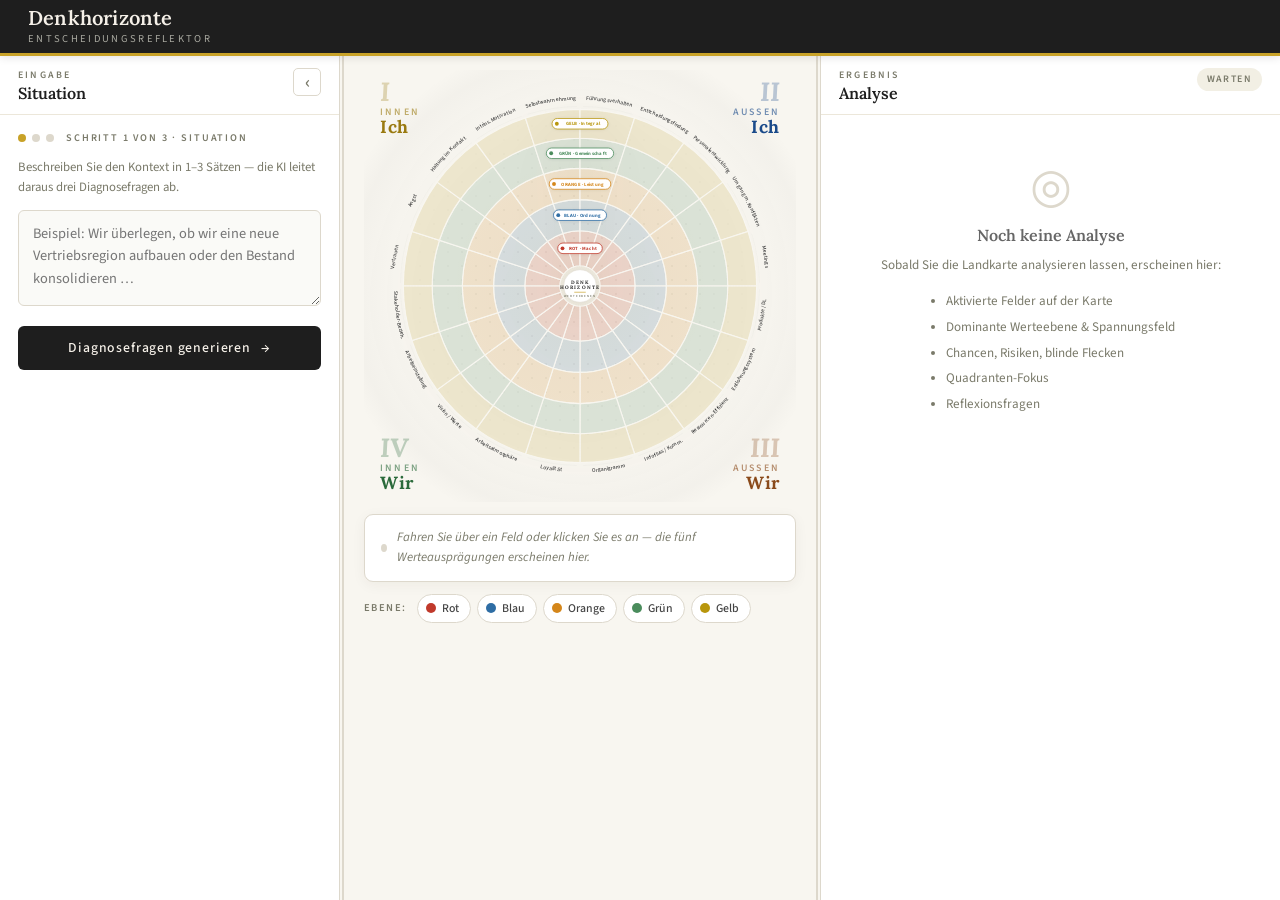
==== commit 19b5e1d7: "update" ====
--- a/index.html
+++ b/index.html
@@ -17,144 +17,205 @@
 
 <body>
   <div class="app" id="app" data-mode="input">
-    <!-- ============= HEADER ============= -->
+
+    <!-- ===================== HEADER ===================== -->
     <header>
       <div class="brand">
         <h1>Denkhorizonte</h1>
         <span>Entscheidungsreflektor</span>
       </div>
       <div class="header-actions">
-        <button id="mode-toggle" class="header-btn" hidden>
-          <span class="icon">⇄</span> Layout
+        <button class="header-btn" id="headerResetBtn" type="button" hidden onclick="resetFlow()">
+          <span class="icon">↻</span> Neu starten
         </button>
       </div>
     </header>
 
-    <!-- ============= MAP SIDE ============= -->
-    <section class="map-side">
-      <div class="map-container" id="mc">
-        <!-- Quadrant corner labels (always visible) -->
-        <div class="q-corner q-corner-tl" data-q="ii">
-          <small>Innen</small><strong>Ich</strong>
-        </div>
-        <div class="q-corner q-corner-tr" data-q="ai">
-          <small>Außen</small><strong>Ich</strong>
-        </div>
-        <div class="q-corner q-corner-br" data-q="wa">
-          <small>Außen</small><strong>Wir</strong>
-        </div>
-        <div class="q-corner q-corner-bl" data-q="wi">
-          <small>Innen</small><strong>Wir</strong>
-        </div>
-
-        <svg id="svg" viewBox="0 0 900 900" xmlns="http://www.w3.org/2000/svg" role="img"
-          aria-label="Werteebenen-Landkarte">
-          <defs>
-            <!-- radial gradient for subtle depth -->
-            <radialGradient id="centerGlow" cx="50%" cy="50%" r="50%">
-              <stop offset="0%" stop-color="#fff" stop-opacity="0.55" />
-              <stop offset="100%" stop-color="#fff" stop-opacity="0" />
-            </radialGradient>
-            <filter id="primaryGlow" x="-30%" y="-30%" width="160%" height="160%">
-              <feGaussianBlur stdDeviation="3" result="blur" />
-              <feMerge>
-                <feMergeNode in="blur" />
-                <feMergeNode in="SourceGraphic" />
-              </feMerge>
-            </filter>
-          </defs>
-
-          <g id="spokes"></g> <!-- quadrant divider spokes -->
-          <g id="segs"></g> <!-- ring segments (clickable) -->
-          <g id="fieldLabels"></g> <!-- radial field names -->
-          <g id="rnames"></g> <!-- ring level pills -->
-          <g id="centerDot"></g> <!-- center decoration -->
-        </svg>
-      </div>
-
-      <!-- Inspector (persistent) -->
-      <div class="inspector" id="inspector">
-        <div class="inspector-empty">
-          <span class="dot"></span>
-          Fahren Sie über ein Feld oder klicken Sie es an &mdash; die fünf Werteausprägungen erscheinen hier.
-        </div>
-      </div>
-
-      <!-- Filter chips -->
-      <div class="filters" id="filters">
-        <span class="filter-label">Ebene filtern:</span>
-        <button class="filter-chip" data-ring="rot">
-          <span class="swatch" style="background:#C0392B"></span>Rot · Macht
-        </button>
-        <button class="filter-chip" data-ring="blau">
-          <span class="swatch" style="background:#2E6DA4"></span>Blau · Ordnung
-        </button>
-        <button class="filter-chip" data-ring="orange">
-          <span class="swatch" style="background:#D4861A"></span>Orange · Leistung
-        </button>
-        <button class="filter-chip" data-ring="gruen">
-          <span class="swatch" style="background:#4A8C5C"></span>Grün · Gemeinschaft
-        </button>
-        <button class="filter-chip" data-ring="gelb">
-          <span class="swatch" style="background:#B8960C"></span>Gelb · Integral
-        </button>
-        <button class="filter-clear" id="filter-clear" hidden>× Filter aufheben</button>
-      </div>
-    </section>
-
-    <!-- ============= PANEL ============= -->
-    <aside class="panel" id="panel">
-      <!-- Step 1: decision input -->
-      <div class="panel-input" id="step1">
-        <div class="step-indicator">
-          <span class="step-dot active"></span>
-          <span class="step-dot"></span>
-          <span class="step-dot"></span>
-          <span class="step-text">Schritt 1 von 3 · Situation</span>
-        </div>
-        <h2>Welche Entscheidung steht an?</h2>
-        <p>Beschreiben Sie den Kontext in 1&ndash;3 Sätzen &mdash; die KI leitet daraus drei Diagnosefragen ab.</p>
-        <textarea id="inp"
-          placeholder="Beispiel: Wir überlegen, ob wir eine neue Vertriebsregion aufbauen oder den Bestand konsolidieren …"></textarea>
-        <button class="btn" id="btn1" onclick="getQuestions()">
-          Diagnosefragen generieren
-          <span class="arrow">→</span>
-        </button>
-        <div class="loading" id="load1">
-          <span class="spinner"></span>
-          <span>Fragen werden formuliert …</span>
-        </div>
-      </div>
-
-      <!-- Step 2: answer questions -->
-      <div class="panel-input" id="step2" hidden>
-        <div class="step-indicator">
-          <span class="step-dot done"></span>
-          <span class="step-dot active"></span>
-          <span class="step-dot"></span>
-          <span class="step-text">Schritt 2 von 3 · Diagnose</span>
-        </div>
-        <div class="decision-summary" id="dec-summary"></div>
-        <div id="q-container"></div>
-        <button class="btn" id="btn2" onclick="analyse()">
-          Landkarte analysieren
-          <span class="arrow">→</span>
-        </button>
-        <button class="back-link" onclick="resetFlow()">← Entscheidung ändern</button>
-        <div class="loading" id="load2">
-          <span class="spinner"></span>
-          <span>Werteebenen werden aktiviert …</span>
-        </div>
-      </div>
-
-      <!-- Results -->
-      <div class="panel-results" id="res">
-        <p class="result-empty">
-          Beschreiben Sie Ihre Entscheidungssituation &mdash; die KI stellt drei Diagnosefragen, bevor die Landkarte
-          analysiert wird.
-        </p>
-      </div>
-    </aside>
+    <!-- ===================== WORKSPACE ===================== -->
+    <div class="workspace" id="workspace">
+
+      <!-- ========== LEFT: Input panel (collapsible) ========== -->
+      <aside class="panel panel-left" id="panelLeft">
+
+        <div class="collapse-strip" id="collapseStrip">
+          <button class="strip-toggle" type="button" onclick="toggleInputPanel()" title="Eingabe öffnen">
+            <span class="chev">›</span>
+          </button>
+          <div class="strip-label">EINGABE</div>
+          <div class="strip-dots">
+            <span class="dot" data-step="1"></span>
+            <span class="dot" data-step="2"></span>
+            <span class="dot" data-step="3"></span>
+          </div>
+        </div>
+
+        <div class="panel-body" id="panelLeftBody">
+          <div class="panel-head">
+            <div>
+              <div class="panel-eyebrow">Eingabe</div>
+              <h2 class="panel-title" id="panelTitle">Situation</h2>
+            </div>
+            <button class="collapse-btn" type="button" onclick="toggleInputPanel()" title="Panel einklappen">
+              <span class="chev">‹</span>
+            </button>
+          </div>
+
+          <div class="panel-scroll">
+
+            <div class="step-pane" id="step1">
+              <div class="step-indicator">
+                <span class="step-dot active"></span>
+                <span class="step-dot"></span>
+                <span class="step-dot"></span>
+                <span class="step-text">Schritt 1 von 3 · Situation</span>
+              </div>
+              <p class="step-hint">Beschreiben Sie den Kontext in 1&ndash;3 Sätzen &mdash; die KI leitet daraus drei
+                Diagnosefragen ab.</p>
+              <textarea id="inp"
+                placeholder="Beispiel: Wir überlegen, ob wir eine neue Vertriebsregion aufbauen oder den Bestand konsolidieren …"></textarea>
+              <button class="btn" id="btn1" type="button" onclick="getQuestions()">
+                Diagnosefragen generieren
+                <span class="arrow">→</span>
+              </button>
+              <div class="loading" id="load1">
+                <span class="spinner"></span>
+                <span>Fragen werden formuliert …</span>
+              </div>
+            </div>
+
+            <div class="step-pane" id="step2" hidden>
+              <div class="step-indicator">
+                <span class="step-dot done"></span>
+                <span class="step-dot active"></span>
+                <span class="step-dot"></span>
+                <span class="step-text" id="step2Label">Schritt 2 von 3 · Diagnose</span>
+              </div>
+              <div class="decision-summary" id="dec-summary"></div>
+              <div id="q-container"></div>
+              <button class="btn" id="btn2" type="button" onclick="analyse()">
+                <span id="btn2Text">Landkarte analysieren</span>
+                <span class="arrow">→</span>
+              </button>
+              <div class="sub-actions">
+                <button class="back-link" type="button" onclick="backToStep1()">← Entscheidung ändern</button>
+                <button class="back-link danger" type="button" onclick="resetFlow()">Alles zurücksetzen</button>
+              </div>
+              <div class="loading" id="load2">
+                <span class="spinner"></span>
+                <span>Werteebenen werden aktiviert …</span>
+              </div>
+            </div>
+
+          </div>
+        </div>
+      </aside>
+
+      <div class="resize-handle" id="handleLeft" data-col="input" title="Breite ziehen"></div>
+
+      <!-- ========== CENTER: Map ========== -->
+      <section class="map-side" id="mapSide">
+
+        <div class="map-container" id="mc">
+          <div class="q-corner q-corner-tl" data-q="ii">
+            <span class="q-numeral">I</span>
+            <small>Innen</small>
+            <strong>Ich</strong>
+          </div>
+          <div class="q-corner q-corner-tr" data-q="ai">
+            <span class="q-numeral">II</span>
+            <small>Außen</small>
+            <strong>Ich</strong>
+          </div>
+          <div class="q-corner q-corner-br" data-q="wa">
+            <span class="q-numeral">III</span>
+            <small>Außen</small>
+            <strong>Wir</strong>
+          </div>
+          <div class="q-corner q-corner-bl" data-q="wi">
+            <span class="q-numeral">IV</span>
+            <small>Innen</small>
+            <strong>Wir</strong>
+          </div>
+
+          <svg id="svg" viewBox="0 0 900 900" xmlns="http://www.w3.org/2000/svg" role="img"
+            aria-label="Werteebenen-Landkarte">
+            <defs>
+              <radialGradient id="centerGlow" cx="50%" cy="50%" r="50%">
+                <stop offset="0%" stop-color="#fff" stop-opacity="0.55" />
+                <stop offset="100%" stop-color="#fff" stop-opacity="0" />
+              </radialGradient>
+              <filter id="primaryGlow" x="-30%" y="-30%" width="160%" height="160%">
+                <feGaussianBlur stdDeviation="3" result="blur" />
+                <feMerge>
+                  <feMergeNode in="blur" />
+                  <feMergeNode in="SourceGraphic" />
+                </feMerge>
+              </filter>
+            </defs>
+
+            <g id="spokes"></g>
+            <g id="segs"></g>
+            <g id="fieldLabels"></g>
+            <g id="rnames"></g>
+            <g id="centerDot"></g>
+          </svg>
+        </div>
+
+        <div class="inspector" id="inspector">
+          <div class="inspector-empty">
+            <span class="dot"></span>
+            Fahren Sie über ein Feld oder klicken Sie es an &mdash; die fünf Werteausprägungen erscheinen hier.
+          </div>
+        </div>
+
+        <div class="filters" id="filters">
+          <span class="filter-label">Ebene:</span>
+          <button class="filter-chip" type="button" data-ring="rot"><span class="swatch"
+              style="background:#C0392B"></span>Rot</button>
+          <button class="filter-chip" type="button" data-ring="blau"><span class="swatch"
+              style="background:#2E6DA4"></span>Blau</button>
+          <button class="filter-chip" type="button" data-ring="orange"><span class="swatch"
+              style="background:#D4861A"></span>Orange</button>
+          <button class="filter-chip" type="button" data-ring="gruen"><span class="swatch"
+              style="background:#4A8C5C"></span>Grün</button>
+          <button class="filter-chip" type="button" data-ring="gelb"><span class="swatch"
+              style="background:#B8960C"></span>Gelb</button>
+          <button class="filter-clear" type="button" id="filter-clear" hidden>× aufheben</button>
+        </div>
+      </section>
+
+      <div class="resize-handle" id="handleRight" data-col="results" title="Breite ziehen"></div>
+
+      <!-- ========== RIGHT: Analysis ========== -->
+      <aside class="panel panel-right" id="panelRight">
+        <div class="panel-body">
+          <div class="panel-head">
+            <div>
+              <div class="panel-eyebrow">Ergebnis</div>
+              <h2 class="panel-title">Analyse</h2>
+            </div>
+            <span class="result-status" id="resultStatus">Warten</span>
+          </div>
+          <div class="panel-scroll" id="res">
+            <div class="result-empty-state">
+              <div class="result-empty-icon">◎</div>
+              <div class="result-empty-title">Noch keine Analyse</div>
+              <p class="result-empty-text">
+                Sobald Sie die Landkarte analysieren lassen, erscheinen hier:
+              </p>
+              <ul class="result-empty-list">
+                <li>Aktivierte Felder auf der Karte</li>
+                <li>Dominante Werteebene &amp; Spannungsfeld</li>
+                <li>Chancen, Risiken, blinde Flecken</li>
+                <li>Quadranten-Fokus</li>
+                <li>Reflexionsfragen</li>
+              </ul>
+            </div>
+          </div>
+        </div>
+      </aside>
+
+    </div>
   </div>
 
   <div id="tip" role="tooltip"></div>
--- a/styles.css
+++ b/styles.css
@@ -1,8 +1,6 @@
 /* ==========================================================================
-   Denkhorizonte V2 – Styles
-   Mobile-first, progressive to tablet (768px) → laptop (1024px) → wide (1440px).
-   V2 changes: wider results panel, persistent inspector, radial labels,
-   filter chips, grid analysis layout, quadrant corner labels.
+   Denkhorizonte V3 – 3-column resizable workspace
+   Mobile-first stacking → tablet intermediate → desktop 3-col with splitters
    ========================================================================== */
 
 /* ----- 1. Design tokens ------------------------------------------------- */
@@ -15,10 +13,10 @@
   --gelb: #b8960c;
 
   /* Quadranten */
-  --q-ii: #9a7a10; /* Innen/Ich */
-  --q-ai: #1a4a8a; /* Außen/Ich */
-  --q-wi: #2a6a3a; /* Innen/Wir */
-  --q-wa: #8a4a1a; /* Außen/Wir */
+  --q-ii: #9a7a10;
+  --q-ai: #1a4a8a;
+  --q-wi: #2a6a3a;
+  --q-wa: #8a4a1a;
 
   /* Surfaces & text */
   --bg: #f8f6f0;
@@ -36,16 +34,20 @@
   --accent-soft: #f5f2e8;
   --highlight: #ffd700;
 
-  /* Layout */
-  --panel-width: 420px;
-  --panel-width-wide: 560px;
-  --panel-width-xwide: 620px;
-  --header-height: 58px;
+  /* Layout (live, updated by JS on drag) */
+  --header-h: 56px;
+  --col-input: 340px;
+  --col-input-min: 260px;
+  --col-input-max: 560px;
+  --col-results: 460px;
+  --col-results-min: 340px;
+  --col-results-max: 700px;
+  --col-input-collapsed: 48px;
+  --handle-w: 6px;
 
   /* Motion */
   --ease: cubic-bezier(0.4, 0, 0.2, 1);
   --ease-out: cubic-bezier(0.22, 0.9, 0.3, 1);
-  --ease-in: cubic-bezier(0.6, 0, 0.8, 0.4);
 }
 
 /* ----- 2. Reset & base -------------------------------------------------- */
@@ -60,6 +62,7 @@
 html {
   -webkit-text-size-adjust: 100%;
   scroll-behavior: smooth;
+  height: 100%;
 }
 
 body {
@@ -78,8 +81,20 @@
   overscroll-behavior-y: none;
 }
 
+body.resizing {
+  cursor: col-resize !important;
+  user-select: none;
+}
+body.resizing * {
+  pointer-events: none !important;
+}
+body.resizing .resize-handle {
+  pointer-events: auto !important;
+}
+
 button {
   font-family: inherit;
+  cursor: pointer;
 }
 button:focus-visible,
 textarea:focus-visible {
@@ -91,56 +106,48 @@
   display: none !important;
 }
 
-/* ----- 3. App shell (mobile-first stack) -------------------------------- */
+/* ----- 3. App shell ----------------------------------------------------- */
 .app {
   display: flex;
   flex-direction: column;
   min-height: 100vh;
-}
-header {
-  order: 1;
-}
-.panel {
-  order: 2;
-}
-.map-side {
-  order: 3;
+  height: 100vh;
 }
 
 /* ----- 4. Header -------------------------------------------------------- */
 header {
   background: #1e1e1e;
   color: #f5f0e8;
-  padding: 14px 20px;
+  padding: 12px 24px;
   display: flex;
   justify-content: space-between;
   align-items: center;
   gap: 16px;
   border-bottom: 3px solid var(--accent);
-  box-shadow: 0 2px 8px rgba(0, 0, 0, 0.08);
-  position: sticky;
-  top: 0;
+  box-shadow: 0 2px 8px rgba(0, 0, 0, 0.1);
+  flex-shrink: 0;
+  height: var(--header-h);
   z-index: 10;
 }
 
 .brand {
   display: flex;
   flex-direction: column;
-  gap: 2px;
+  gap: 1px;
 }
 
 header h1 {
   font-family: "Lora", Georgia, serif;
-  font-size: 1.15rem;
+  font-size: 1.1rem;
   font-weight: 600;
   letter-spacing: 0.01em;
   line-height: 1.2;
 }
 
 header .brand span {
-  font-size: 0.66rem;
+  font-size: 0.62rem;
   color: #a9a9a0;
-  letter-spacing: 0.18em;
+  letter-spacing: 0.22em;
   text-transform: uppercase;
 }
 
@@ -150,589 +157,158 @@
 }
 
 .header-btn {
-  background: rgba(255, 255, 255, 0.05);
-  border: 1px solid rgba(255, 255, 255, 0.12);
+  background: rgba(255, 255, 255, 0.06);
+  border: 1px solid rgba(255, 255, 255, 0.14);
   color: #f5f0e8;
-  padding: 7px 13px;
+  padding: 7px 14px;
   border-radius: 5px;
   font-size: 0.72rem;
-  letter-spacing: 0.06em;
-  cursor: pointer;
-  transition: background 0.2s var(--ease);
+  letter-spacing: 0.08em;
+  transition: all 0.2s var(--ease);
   display: inline-flex;
   align-items: center;
   gap: 6px;
+  font-weight: 500;
 }
 .header-btn:hover {
-  background: rgba(255, 255, 255, 0.12);
+  background: rgba(255, 255, 255, 0.15);
+  transform: translateY(-1px);
 }
 .header-btn .icon {
   font-size: 1rem;
   line-height: 1;
 }
 
-/* ----- 5. Map side ------------------------------------------------------ */
-.map-side {
-  padding: 12px 10px 22px;
+/* ----- 5. Workspace (MOBILE-FIRST: stacked) ---------------------------- */
+.workspace {
+  flex: 1;
+  min-height: 0;
   display: flex;
   flex-direction: column;
-  align-items: center;
-  background: var(--bg);
-  gap: 14px;
-}
-
-.map-container {
+  overflow-y: auto;
+}
+
+/* ----- 6. Left panel (input) — mobile -------------------------------- */
+.panel-left {
+  order: 2;
+  background: var(--surface);
+  border-top: 1px solid var(--border);
+  display: flex;
+  flex-direction: column;
   position: relative;
-  width: 100%;
-  max-width: 100%;
-  aspect-ratio: 1 / 1;
-}
-
-#svg {
-  width: 100%;
-  height: 100%;
-  display: block;
-  filter: drop-shadow(0 4px 18px rgba(60, 45, 0, 0.08));
-}
-
-/* ----- 5a. Quadrant corner labels -------------------------------------- */
-.q-corner {
-  position: absolute;
+}
+
+.collapse-strip {
+  display: none;
+}
+
+.panel-body {
   display: flex;
   flex-direction: column;
-  align-items: center;
-  gap: 2px;
-  font-family: "Lora", Georgia, serif;
-  font-weight: 600;
-  pointer-events: auto;
-  cursor: pointer;
-  user-select: none;
-  transition:
-    opacity 0.25s var(--ease),
-    transform 0.2s var(--ease);
-  text-align: center;
-  padding: 4px 8px;
-  border-radius: 6px;
-}
-.q-corner small {
-  font-family: "Source Sans 3", sans-serif;
-  font-size: 0.58rem;
+  flex: 1;
+  overflow: hidden;
+}
+
+.panel-head {
+  display: flex;
+  justify-content: space-between;
+  align-items: flex-start;
+  padding: 14px 20px 10px;
+  border-bottom: 1px solid var(--border-soft);
+  flex-shrink: 0;
+  background: var(--surface);
+  gap: 12px;
+}
+
+.panel-eyebrow {
+  font-size: 0.62rem;
   letter-spacing: 0.22em;
   text-transform: uppercase;
-  font-weight: 500;
-  opacity: 0.55;
-}
-.q-corner strong {
-  font-size: 1rem;
-  letter-spacing: 0.06em;
+  color: var(--muted);
+  font-weight: 600;
+  margin-bottom: 1px;
+}
+
+.panel-title {
+  font-family: "Lora", Georgia, serif;
+  font-size: 1.05rem;
+  font-weight: 600;
+  color: #1e1e1e;
+  line-height: 1.2;
+}
+
+.collapse-btn {
+  background: none;
+  border: 1px solid var(--border);
+  border-radius: 5px;
+  width: 28px;
+  height: 28px;
+  display: none;
+  align-items: center;
+  justify-content: center;
+  color: var(--muted);
+  transition: all 0.2s var(--ease);
+  flex-shrink: 0;
+  padding: 0;
+}
+.collapse-btn:hover {
+  background: var(--accent-soft);
+  color: var(--accent-deep);
+  border-color: var(--accent);
+}
+.collapse-btn .chev {
+  font-size: 1.15rem;
   line-height: 1;
-}
-.q-corner[data-q="ii"] {
-  top: 8px;
-  left: 10px;
-  color: var(--q-ii);
-  align-items: flex-start;
-}
-.q-corner[data-q="ai"] {
-  top: 8px;
-  right: 10px;
-  color: var(--q-ai);
-  align-items: flex-end;
-}
-.q-corner[data-q="wa"] {
-  bottom: 8px;
-  right: 10px;
-  color: var(--q-wa);
-  align-items: flex-end;
-}
-.q-corner[data-q="wi"] {
-  bottom: 8px;
-  left: 10px;
-  color: var(--q-wi);
-  align-items: flex-start;
-}
-
-.q-corner:hover {
-  opacity: 0.95;
-  transform: translateY(-1px);
-  background: rgba(255, 255, 255, 0.55);
-}
-.q-corner.dimmed {
-  opacity: 0.25;
-}
-.q-corner.active {
-  background: rgba(255, 255, 255, 0.8);
-  box-shadow: 0 1px 3px rgba(0, 0, 0, 0.06);
-}
-
-/* ----- 6. SVG map elements --------------------------------------------- */
-.spoke {
-  stroke: rgba(0, 0, 0, 0.08);
-  stroke-width: 1;
-  stroke-dasharray: 3 3;
-  fill: none;
-  pointer-events: none;
-}
-
-.segment {
-  fill: rgba(255, 255, 255, 0.4);
-  stroke: white;
-  stroke-width: 1.2;
-  cursor: pointer;
-  transition:
-    fill 0.3s var(--ease),
-    opacity 0.25s var(--ease),
-    filter 0.3s var(--ease);
-}
-.segment:hover {
-  fill: rgba(200, 162, 40, 0.28);
-}
-
-.segment[data-ring="rot"] {
-  fill: rgba(192, 57, 43, 0.08);
-}
-.segment[data-ring="blau"] {
-  fill: rgba(46, 109, 164, 0.08);
-}
-.segment[data-ring="orange"] {
-  fill: rgba(212, 134, 26, 0.08);
-}
-.segment[data-ring="gruen"] {
-  fill: rgba(74, 140, 92, 0.08);
-}
-.segment[data-ring="gelb"] {
-  fill: rgba(184, 150, 12, 0.08);
-}
-
-/* Inspector-active (hover/pin) */
-.segment.inspecting {
-  fill: rgba(200, 162, 40, 0.32) !important;
-  stroke: var(--accent);
-  stroke-width: 1.6;
-}
-
-/* Pinned: locked inspect */
-.segment.pinned {
-  fill: rgba(200, 162, 40, 0.45) !important;
-  stroke: var(--accent-deep);
-  stroke-width: 2;
-}
-
-/* Dimmed by filter */
-.segment.dimmed {
-  opacity: 0.07 !important;
-  fill: transparent !important;
-}
-
-/* Filter active = this ring shows its real color */
-.segment.filter-on[data-ring="rot"] {
-  fill: rgba(192, 57, 43, 0.55) !important;
-  opacity: 1 !important;
-}
-.segment.filter-on[data-ring="blau"] {
-  fill: rgba(46, 109, 164, 0.55) !important;
-  opacity: 1 !important;
-}
-.segment.filter-on[data-ring="orange"] {
-  fill: rgba(212, 134, 26, 0.55) !important;
-  opacity: 1 !important;
-}
-.segment.filter-on[data-ring="gruen"] {
-  fill: rgba(74, 140, 92, 0.55) !important;
-  opacity: 1 !important;
-}
-.segment.filter-on[data-ring="gelb"] {
-  fill: rgba(184, 150, 12, 0.55) !important;
-  opacity: 1 !important;
-}
-
-/* Analysis activation */
-.segment.activated[data-ring="rot"] {
-  fill: rgba(192, 57, 43, 0.82) !important;
-  stroke: var(--highlight);
-  stroke-width: 1.6;
-  opacity: 1 !important;
-}
-.segment.activated[data-ring="blau"] {
-  fill: rgba(46, 109, 164, 0.82) !important;
-  stroke: var(--highlight);
-  stroke-width: 1.6;
-  opacity: 1 !important;
-}
-.segment.activated[data-ring="orange"] {
-  fill: rgba(212, 134, 26, 0.82) !important;
-  stroke: var(--highlight);
-  stroke-width: 1.6;
-  opacity: 1 !important;
-}
-.segment.activated[data-ring="gruen"] {
-  fill: rgba(74, 140, 92, 0.82) !important;
-  stroke: var(--highlight);
-  stroke-width: 1.6;
-  opacity: 1 !important;
-}
-.segment.activated[data-ring="gelb"] {
-  fill: rgba(184, 150, 12, 0.82) !important;
-  stroke: var(--highlight);
-  stroke-width: 1.6;
-  opacity: 1 !important;
-}
-
-.segment.primary {
-  filter: url(#primaryGlow);
-  stroke: #fff;
-  stroke-width: 2.2;
-}
-
-.segment.pulse {
-  animation: segpulse 0.55s ease-out 3;
-}
-@keyframes segpulse {
-  0% {
-    opacity: 1;
-  }
-  40% {
-    opacity: 0.3;
-    filter: drop-shadow(0 0 14px gold) brightness(1.6);
-  }
-  100% {
-    opacity: 1;
-  }
-}
-
-/* Staggered reveal */
-.segment.reveal {
-  animation: reveal-in 0.5s var(--ease-out) both;
-}
-@keyframes reveal-in {
+  font-weight: 600;
+}
+
+.panel-scroll {
+  flex: 1;
+  overflow-y: auto;
+  padding: 16px 20px 24px;
+  scrollbar-width: thin;
+  scrollbar-color: var(--border) transparent;
+}
+.panel-scroll::-webkit-scrollbar {
+  width: 6px;
+}
+.panel-scroll::-webkit-scrollbar-track {
+  background: transparent;
+}
+.panel-scroll::-webkit-scrollbar-thumb {
+  background: var(--border);
+  border-radius: 3px;
+}
+.panel-scroll::-webkit-scrollbar-thumb:hover {
+  background: var(--accent);
+}
+
+.step-pane {
+  animation: fade-in 0.3s var(--ease-out);
+}
+@keyframes fade-in {
   from {
     opacity: 0;
-    transform-origin: center;
-    transform: scale(0.92);
+    transform: translateY(4px);
   }
   to {
     opacity: 1;
-    transform: scale(1);
-  }
-}
-
-/* ----- 6a. Radial field labels (text on path) --------------------------- */
-.field-label-arc {
-  fill: none;
-}
-
-.field-label text {
-  font-family: "Source Sans 3", sans-serif;
-  font-size: 11.5px;
-  font-weight: 500;
-  letter-spacing: 0.015em;
-  fill: #3a3a3a;
-  pointer-events: none;
-  transition:
-    fill 0.2s var(--ease),
-    font-weight 0.2s var(--ease);
-}
-
-.field-label.hit {
-  cursor: pointer;
-}
-
-.field-label.hit:hover text,
-.field-label.inspecting text {
-  fill: var(--accent-deep);
-  font-weight: 700;
-}
-
-.field-label.pinned text {
-  fill: var(--accent-deep);
-  font-weight: 700;
-}
-
-.field-label.dimmed text {
-  fill: #b5afa0;
-}
-
-.field-label.activated text {
-  fill: #1e1e1e;
-  font-weight: 700;
-}
-
-/* Underline accent for each field */
-.field-underline {
-  stroke: var(--border);
-  stroke-width: 0.6;
-  fill: none;
-  opacity: 0.6;
-}
-.field-label.inspecting .field-underline,
-.field-label.pinned .field-underline {
-  stroke: var(--accent);
-  stroke-width: 1.4;
-  opacity: 1;
-}
-
-/* ----- 6b. Ring level pills (top of map) ------------------------------- */
-.ring-pill {
-  cursor: pointer;
-}
-.ring-pill rect {
-  fill: white;
-  fill-opacity: 0.92;
-  stroke-width: 1.3;
-  transition:
-    fill 0.2s var(--ease),
-    transform 0.2s var(--ease);
-}
-.ring-pill text {
-  font-family: "Source Sans 3", sans-serif;
-  font-size: 9.5px;
-  font-weight: 600;
-  letter-spacing: 0.04em;
-  pointer-events: none;
-  text-anchor: middle;
-}
-.ring-pill:hover rect {
-  fill-opacity: 1;
-}
-.ring-pill.active rect {
-  stroke-width: 2.2;
-  fill-opacity: 1;
-}
-
-/* ----- 6c. Center dot -------------------------------------------------- */
-.center-dot {
-  fill: #fff;
-  stroke: var(--border);
-  stroke-width: 1.2;
-}
-.center-label {
-  font-family: "Lora", serif;
-  font-size: 8px;
-  font-style: italic;
-  fill: var(--muted);
-  text-anchor: middle;
-  pointer-events: none;
-}
-
-/* ----- 7. Inspector panel (persistent) --------------------------------- */
-.inspector {
-  width: 100%;
-  max-width: 620px;
-  background: var(--surface);
-  border: 1px solid var(--border);
-  border-radius: 8px;
-  overflow: hidden;
-  box-shadow: 0 2px 10px rgba(60, 45, 0, 0.04);
-  transition: box-shadow 0.2s var(--ease);
-}
-
-.inspector-empty {
-  padding: 14px 16px;
-  color: var(--muted);
-  font-size: 0.82rem;
-  font-style: italic;
-  display: flex;
-  align-items: center;
-  gap: 10px;
-}
-.inspector-empty .dot {
-  width: 8px;
-  height: 8px;
-  border-radius: 50%;
-  background: var(--border);
-  animation: dot-pulse 2.4s ease-in-out infinite;
-}
-@keyframes dot-pulse {
-  0%,
-  100% {
-    opacity: 0.3;
-    transform: scale(1);
-  }
-  50% {
-    opacity: 1;
-    transform: scale(1.3);
-  }
-}
-
-.inspector-head {
-  display: flex;
-  justify-content: space-between;
-  align-items: baseline;
-  padding: 11px 16px 9px;
-  border-bottom: 1px solid var(--border-soft);
-  background: linear-gradient(to right, var(--surface), var(--surface-alt));
-}
-.inspector-title {
-  font-family: "Lora", serif;
-  font-size: 1rem;
-  font-weight: 600;
-  color: #1e1e1e;
-}
-.inspector-quadrant {
-  font-size: 0.68rem;
-  letter-spacing: 0.14em;
-  text-transform: uppercase;
-  font-weight: 500;
-}
-.inspector-pin {
-  background: none;
-  border: none;
-  font-size: 0.75rem;
-  color: var(--muted);
-  cursor: pointer;
-  padding: 2px 6px;
-  border-radius: 3px;
-  transition: background 0.2s;
-}
-.inspector-pin:hover {
-  background: var(--accent-soft);
-  color: var(--accent-deep);
-}
-.inspector-pin.pinned {
-  color: var(--accent-deep);
-  font-weight: 600;
-}
-
-.inspector-body {
-  display: grid;
-  grid-template-columns: 1fr;
-}
-
-.inspector-row {
-  display: grid;
-  grid-template-columns: 10px 1fr;
-  gap: 11px;
-  padding: 8px 16px;
-  border-top: 1px solid var(--border-soft);
-  align-items: start;
-  transition: background 0.2s var(--ease);
-}
-.inspector-row:first-of-type {
-  border-top: none;
-}
-.inspector-row:hover {
-  background: var(--accent-soft);
-}
-
-.inspector-row.activated {
-  background: linear-gradient(to right, rgba(200, 162, 40, 0.12), transparent);
-  border-left: 3px solid;
-  padding-left: 13px;
-}
-
-.inspector-bar {
-  width: 10px;
-  height: 100%;
-  min-height: 28px;
-  border-radius: 3px;
-  margin-top: 3px;
-}
-
-.inspector-level {
-  font-size: 0.7rem;
-  font-weight: 700;
-  letter-spacing: 0.12em;
-  text-transform: uppercase;
-  line-height: 1.3;
-}
-.inspector-desc {
-  font-size: 0.85rem;
-  color: #3a3a3a;
-  line-height: 1.5;
-  margin-top: 2px;
-}
-
-/* ----- 7a. Filter chips ------------------------------------------------- */
-.filters {
-  width: 100%;
-  max-width: 620px;
-  display: flex;
-  flex-wrap: wrap;
+    transform: none;
+  }
+}
+
+.step-indicator {
+  display: flex;
   gap: 6px;
   align-items: center;
-}
-
-.filter-label {
-  font-size: 0.68rem;
-  letter-spacing: 0.14em;
-  text-transform: uppercase;
-  color: var(--muted);
-  font-weight: 500;
-  margin-right: 4px;
-}
-
-.filter-chip {
-  background: var(--surface);
-  border: 1px solid var(--border);
-  padding: 5px 11px 5px 8px;
-  border-radius: 16px;
-  font-size: 0.74rem;
-  color: #444;
-  cursor: pointer;
-  display: inline-flex;
-  align-items: center;
-  gap: 6px;
-  transition: all 0.18s var(--ease);
-  font-weight: 500;
-}
-.filter-chip:hover {
-  border-color: var(--accent);
-  transform: translateY(-1px);
-}
-.filter-chip.active {
-  background: #1e1e1e;
-  color: #f5f0e8;
-  border-color: #1e1e1e;
-}
-.filter-chip .swatch {
-  width: 10px;
-  height: 10px;
-  border-radius: 50%;
-  flex-shrink: 0;
-  box-shadow: 0 0 0 1.5px rgba(255, 255, 255, 0.4);
-}
-
-.filter-clear {
-  background: none;
-  border: 1px solid transparent;
-  color: var(--muted);
-  font-size: 0.72rem;
-  cursor: pointer;
-  padding: 4px 10px;
-  border-radius: 16px;
-  margin-left: auto;
-  transition: color 0.2s;
-}
-.filter-clear:hover {
-  color: var(--text);
-  border-color: var(--border);
-}
-
-/* ----- 8. Panel --------------------------------------------------------- */
-.panel {
-  background: var(--surface);
-  border-bottom: 1px solid var(--border);
-  display: flex;
-  flex-direction: column;
-}
-
-.panel-input {
-  padding: 22px 20px;
-  border-bottom: 1px solid var(--border);
-}
-
-.step-indicator {
-  display: flex;
-  gap: 6px;
-  align-items: center;
-  margin-bottom: 14px;
+  margin-bottom: 12px;
 }
 .step-dot {
   width: 8px;
   height: 8px;
   border-radius: 50%;
   background: var(--border);
-  transition: background 0.2s var(--ease);
+  transition: background 0.25s var(--ease);
 }
 .step-dot.active {
   background: var(--accent);
@@ -741,33 +317,25 @@
   background: var(--gruen);
 }
 .step-text {
-  font-size: 0.66rem;
-  letter-spacing: 0.16em;
+  font-size: 0.64rem;
+  letter-spacing: 0.18em;
   text-transform: uppercase;
   color: var(--muted);
-  font-weight: 500;
+  font-weight: 600;
   margin-left: 6px;
 }
 
-.panel-input h2 {
-  font-family: "Lora", Georgia, serif;
-  font-size: 1.15rem;
-  font-weight: 600;
-  margin-bottom: 6px;
-  line-height: 1.3;
-  color: #1e1e1e;
-}
-.panel-input p {
-  font-size: 0.85rem;
+.step-hint {
+  font-size: 0.84rem;
   color: var(--muted);
-  margin-bottom: 14px;
+  margin-bottom: 12px;
   line-height: 1.55;
 }
 
-/* Form inputs (16px prevents iOS zoom-in) */
-textarea {
+textarea,
+.q-input {
   width: 100%;
-  min-height: 110px;
+  min-height: 120px;
   border: 1px solid var(--border);
   border-radius: 6px;
   padding: 12px 14px;
@@ -781,7 +349,12 @@
     border-color 0.2s var(--ease),
     background 0.2s var(--ease);
 }
-textarea:focus {
+.q-input {
+  min-height: 64px;
+  resize: none;
+}
+textarea:focus,
+.q-input:focus {
   outline: none;
   border-color: var(--accent);
   background: var(--surface);
@@ -790,7 +363,7 @@
 .btn {
   margin-top: 12px;
   width: 100%;
-  padding: 14px 16px;
+  padding: 13px 16px;
   background: #1e1e1e;
   color: #f5f0e8;
   border: none;
@@ -798,12 +371,8 @@
   font-size: 0.9rem;
   font-weight: 500;
   letter-spacing: 0.06em;
-  cursor: pointer;
-  transition:
-    background 0.2s var(--ease),
-    transform 0.1s var(--ease),
-    box-shadow 0.2s var(--ease);
-  min-height: 48px;
+  transition: all 0.2s var(--ease);
+  min-height: 46px;
   display: inline-flex;
   align-items: center;
   justify-content: center;
@@ -811,7 +380,7 @@
 }
 .btn:hover:not(:disabled) {
   background: #333;
-  box-shadow: 0 3px 12px rgba(0, 0, 0, 0.14);
+  box-shadow: 0 4px 14px rgba(0, 0, 0, 0.15);
 }
 .btn:active:not(:disabled) {
   transform: translateY(1px);
@@ -822,25 +391,37 @@
 }
 .btn .arrow {
   transition: transform 0.2s var(--ease);
-  font-family: "Source Sans 3", sans-serif;
 }
 .btn:hover:not(:disabled) .arrow {
   transform: translateX(3px);
 }
 
+.sub-actions {
+  display: flex;
+  justify-content: space-between;
+  align-items: center;
+  gap: 16px;
+  margin-top: 8px;
+  flex-wrap: wrap;
+}
+
 .back-link {
-  margin-top: 10px;
   background: none;
   border: none;
-  font-size: 0.78rem;
+  font-size: 0.76rem;
   color: #aaa;
-  cursor: pointer;
   padding: 6px 0;
   text-decoration: underline;
   font-family: inherit;
 }
 .back-link:hover {
   color: var(--muted);
+}
+.back-link.danger {
+  color: #b47070;
+}
+.back-link.danger:hover {
+  color: var(--rot);
 }
 
 .loading {
@@ -862,7 +443,6 @@
   border-top-color: var(--accent);
   border-radius: 50%;
   animation: spin 0.8s linear infinite;
-  flex-shrink: 0;
 }
 @keyframes spin {
   to {
@@ -871,7 +451,7 @@
 }
 
 .q-block {
-  margin-bottom: 16px;
+  margin-bottom: 14px;
 }
 .q-label {
   font-size: 0.85rem;
@@ -880,69 +460,709 @@
   margin-bottom: 6px;
   line-height: 1.4;
 }
-.q-input {
-  width: 100%;
-  border: 1px solid var(--border);
-  border-radius: 6px;
-  padding: 10px 12px;
-  font-family: inherit;
-  font-size: 16px;
-  background: var(--surface-alt);
-  color: var(--text);
-  line-height: 1.5;
-  resize: none;
-  min-height: 60px;
-  transition: border-color 0.2s var(--ease);
-}
-.q-input:focus {
-  outline: none;
-  border-color: var(--accent);
-  background: var(--surface);
-}
 
 .decision-summary {
   background: var(--accent-soft);
   border-left: 3px solid var(--accent);
   padding: 10px 12px;
   border-radius: 0 5px 5px 0;
-  font-size: 0.85rem;
+  font-size: 0.84rem;
   color: #555;
   margin-bottom: 14px;
   line-height: 1.55;
   font-style: italic;
 }
 
-/* ----- 9. Results ------------------------------------------------------- */
-.panel-results {
-  flex: 1;
-  padding: 20px;
-}
-
-.result-empty {
+/* ----- 7. Map side (center) — mobile -------------------------------- */
+.map-side {
+  order: 3;
+  padding: 12px 10px 20px;
+  display: flex;
+  flex-direction: column;
+  align-items: center;
+  gap: 12px;
+  background: var(--bg);
+  flex-shrink: 0;
+}
+
+.map-container {
+  position: relative;
+  width: 100%;
+  max-width: 100%;
+  aspect-ratio: 1 / 1;
+  background:
+    radial-gradient(
+      circle at 50% 50%,
+      rgba(200, 162, 40, 0.06) 0%,
+      transparent 42%
+    ),
+    radial-gradient(
+      circle at 50% 50%,
+      transparent 60%,
+      rgba(30, 30, 30, 0.025) 75%,
+      transparent 82%
+    );
+  margin: 0 auto;
+}
+
+.map-container::before {
+  content: "";
+  position: absolute;
+  inset: 8%;
+  background-image: radial-gradient(
+    rgba(0, 0, 0, 0.035) 1px,
+    transparent 1.2px
+  );
+  background-size: 14px 14px;
+  pointer-events: none;
+  border-radius: 50%;
+  -webkit-mask-image: radial-gradient(circle, black 40%, transparent 72%);
+  mask-image: radial-gradient(circle, black 40%, transparent 72%);
+  z-index: 0;
+}
+
+#svg {
+  width: 100%;
+  height: 100%;
+  display: block;
+  position: relative;
+  z-index: 1;
+  filter: drop-shadow(0 6px 22px rgba(60, 45, 0, 0.09));
+}
+
+/* ----- 7a. Quadrant corner labels -------------------------------------- */
+.q-corner {
+  position: absolute;
+  display: flex;
+  flex-direction: column;
+  gap: 1px;
+  font-family: "Lora", Georgia, serif;
+  font-weight: 600;
+  cursor: pointer;
+  user-select: none;
+  transition: all 0.25s var(--ease);
+  padding: 6px 10px;
+  border-radius: 7px;
+  line-height: 1.05;
+  z-index: 2;
+}
+.q-corner .q-numeral {
+  font-family: "Lora", Georgia, serif;
+  font-size: 1.45rem;
+  font-weight: 700;
+  font-style: italic;
+  line-height: 0.9;
+  opacity: 0.28;
+  margin-bottom: 2px;
+}
+.q-corner small {
+  font-family: "Source Sans 3", sans-serif;
+  font-size: 0.56rem;
+  letter-spacing: 0.22em;
+  text-transform: uppercase;
+  font-weight: 600;
+  opacity: 0.6;
+}
+.q-corner strong {
+  font-size: 0.92rem;
+  font-weight: 700;
+  letter-spacing: 0.04em;
+  line-height: 1;
+}
+.q-corner[data-q="ii"] {
+  top: 4px;
+  left: 6px;
+  color: var(--q-ii);
+  align-items: flex-start;
+}
+.q-corner[data-q="ai"] {
+  top: 4px;
+  right: 6px;
+  color: var(--q-ai);
+  align-items: flex-end;
+  text-align: right;
+}
+.q-corner[data-q="wa"] {
+  bottom: 4px;
+  right: 6px;
+  color: var(--q-wa);
+  align-items: flex-end;
+  text-align: right;
+}
+.q-corner[data-q="wi"] {
+  bottom: 4px;
+  left: 6px;
+  color: var(--q-wi);
+  align-items: flex-start;
+}
+
+.q-corner:hover {
+  background: rgba(255, 255, 255, 0.7);
+  transform: translateY(-1px);
+  box-shadow: 0 2px 10px rgba(0, 0, 0, 0.06);
+}
+.q-corner:hover .q-numeral {
+  opacity: 0.55;
+}
+.q-corner.dimmed {
+  opacity: 0.22;
+}
+.q-corner.active {
+  background: rgba(255, 255, 255, 0.85);
+  box-shadow: 0 2px 10px rgba(0, 0, 0, 0.08);
+}
+.q-corner.active .q-numeral {
+  opacity: 0.65;
+}
+
+/* ----- 8. SVG map ------------------------------------------------------ */
+.spoke {
+  stroke: rgba(0, 0, 0, 0.08);
+  stroke-width: 1;
+  stroke-dasharray: 3 3;
+  fill: none;
+  pointer-events: none;
+}
+
+.segment {
+  fill: rgba(255, 255, 255, 0.4);
+  stroke: var(--bg);
+  stroke-width: 2.2;
+  cursor: pointer;
+  transition:
+    fill 0.3s var(--ease),
+    opacity 0.25s var(--ease),
+    filter 0.3s var(--ease);
+}
+.segment:hover {
+  fill: rgba(200, 162, 40, 0.32);
+}
+
+.segment[data-ring="rot"] {
+  fill: rgba(192, 57, 43, 0.15);
+}
+.segment[data-ring="blau"] {
+  fill: rgba(46, 109, 164, 0.15);
+}
+.segment[data-ring="orange"] {
+  fill: rgba(212, 134, 26, 0.15);
+}
+.segment[data-ring="gruen"] {
+  fill: rgba(74, 140, 92, 0.15);
+}
+.segment[data-ring="gelb"] {
+  fill: rgba(184, 150, 12, 0.14);
+}
+
+.segment.inspecting {
+  fill: rgba(200, 162, 40, 0.32) !important;
+  stroke: var(--accent);
+  stroke-width: 1.6;
+}
+
+.segment.pinned {
+  fill: rgba(200, 162, 40, 0.45) !important;
+  stroke: var(--accent-deep);
+  stroke-width: 2;
+}
+
+.segment.dimmed {
+  opacity: 0.07 !important;
+  fill: transparent !important;
+}
+
+.segment.filter-on[data-ring="rot"] {
+  fill: rgba(192, 57, 43, 0.55) !important;
+  opacity: 1 !important;
+}
+.segment.filter-on[data-ring="blau"] {
+  fill: rgba(46, 109, 164, 0.55) !important;
+  opacity: 1 !important;
+}
+.segment.filter-on[data-ring="orange"] {
+  fill: rgba(212, 134, 26, 0.55) !important;
+  opacity: 1 !important;
+}
+.segment.filter-on[data-ring="gruen"] {
+  fill: rgba(74, 140, 92, 0.55) !important;
+  opacity: 1 !important;
+}
+.segment.filter-on[data-ring="gelb"] {
+  fill: rgba(184, 150, 12, 0.55) !important;
+  opacity: 1 !important;
+}
+
+.segment.activated[data-ring="rot"] {
+  fill: rgba(192, 57, 43, 0.82) !important;
+  stroke: var(--highlight);
+  stroke-width: 1.6;
+  opacity: 1 !important;
+}
+.segment.activated[data-ring="blau"] {
+  fill: rgba(46, 109, 164, 0.82) !important;
+  stroke: var(--highlight);
+  stroke-width: 1.6;
+  opacity: 1 !important;
+}
+.segment.activated[data-ring="orange"] {
+  fill: rgba(212, 134, 26, 0.82) !important;
+  stroke: var(--highlight);
+  stroke-width: 1.6;
+  opacity: 1 !important;
+}
+.segment.activated[data-ring="gruen"] {
+  fill: rgba(74, 140, 92, 0.82) !important;
+  stroke: var(--highlight);
+  stroke-width: 1.6;
+  opacity: 1 !important;
+}
+.segment.activated[data-ring="gelb"] {
+  fill: rgba(184, 150, 12, 0.82) !important;
+  stroke: var(--highlight);
+  stroke-width: 1.6;
+  opacity: 1 !important;
+}
+
+.segment.primary {
+  filter: url(#primaryGlow);
+  stroke: #fff;
+  stroke-width: 2.2;
+}
+
+.segment.pulse {
+  animation: segpulse 0.55s ease-out 3;
+}
+@keyframes segpulse {
+  0% {
+    opacity: 1;
+  }
+  40% {
+    opacity: 0.3;
+    filter: drop-shadow(0 0 14px gold) brightness(1.6);
+  }
+  100% {
+    opacity: 1;
+  }
+}
+
+.segment.reveal {
+  animation: reveal-in 0.5s var(--ease-out) both;
+}
+@keyframes reveal-in {
+  from {
+    opacity: 0;
+    transform-origin: center;
+    transform: scale(0.92);
+  }
+  to {
+    opacity: 1;
+    transform: scale(1);
+  }
+}
+
+/* Field labels */
+.field-label-arc {
+  fill: none;
+}
+.field-label text {
+  font-family: "Source Sans 3", sans-serif;
+  font-size: 11.5px;
+  font-weight: 500;
+  letter-spacing: 0.015em;
+  fill: #3a3a3a;
+  pointer-events: none;
+  transition:
+    fill 0.2s var(--ease),
+    font-weight 0.2s var(--ease);
+}
+.field-label.hit {
+  cursor: pointer;
+}
+.field-label.hit:hover text,
+.field-label.inspecting text {
+  fill: var(--accent-deep);
+  font-weight: 700;
+}
+.field-label.pinned text {
+  fill: var(--accent-deep);
+  font-weight: 700;
+}
+.field-label.dimmed text {
+  fill: #b5afa0;
+}
+.field-label.activated text {
+  fill: #1e1e1e;
+  font-weight: 700;
+}
+
+.field-underline {
+  stroke: var(--border);
+  stroke-width: 0.6;
+  fill: none;
+  opacity: 0.6;
+}
+.field-label.inspecting .field-underline,
+.field-label.pinned .field-underline {
+  stroke: var(--accent);
+  stroke-width: 1.4;
+  opacity: 1;
+}
+
+/* Ring pills */
+.ring-pill {
+  cursor: pointer;
+}
+.ring-pill rect {
+  fill: white;
+  fill-opacity: 0.96;
+  stroke-width: 1.6;
+  transition: all 0.2s var(--ease);
+  filter: drop-shadow(0 1px 3px rgba(0, 0, 0, 0.08));
+}
+.ring-pill text {
+  font-family: "Source Sans 3", sans-serif;
+  font-size: 10px;
+  font-weight: 700;
+  letter-spacing: 0.05em;
+  pointer-events: none;
+  text-anchor: middle;
+}
+.ring-pill circle {
+  pointer-events: none;
+}
+.ring-pill:hover rect {
+  fill-opacity: 1;
+  filter: drop-shadow(0 2px 6px rgba(0, 0, 0, 0.14));
+}
+.ring-pill.active rect {
+  stroke-width: 2.8;
+  fill-opacity: 1;
+  filter: drop-shadow(0 2px 6px rgba(0, 0, 0, 0.14));
+}
+
+/* Center brand mark */
+.center-ring {
+  fill: none;
+  stroke: var(--border);
+  stroke-width: 1;
+  stroke-dasharray: 2 3;
+  opacity: 0.6;
+}
+.center-disk {
+  fill: #fff;
+  stroke: var(--border);
+  stroke-width: 1;
+  filter: drop-shadow(0 1px 4px rgba(0, 0, 0, 0.06));
+}
+.center-brand {
+  font-family: "Lora", Georgia, serif;
+  font-size: 10px;
+  font-weight: 700;
+  letter-spacing: 0.22em;
+  fill: #1e1e1e;
+  text-anchor: middle;
+  pointer-events: none;
+}
+.center-tag {
+  font-family: "Source Sans 3", sans-serif;
+  font-size: 6.5px;
+  font-weight: 600;
+  letter-spacing: 0.28em;
+  fill: var(--muted);
+  text-anchor: middle;
+  text-transform: uppercase;
+  pointer-events: none;
+}
+.center-accent {
+  stroke: var(--accent);
+  stroke-width: 1.4;
+  fill: none;
+}
+
+/* ----- 9. Inspector ---------------------------------------------------- */
+.inspector {
+  width: 100%;
+  max-width: 620px;
+  max-height: 280px;
+  background: var(--surface);
+  border: 1px solid var(--border);
+  border-radius: 9px;
+  overflow-y: auto;
+  box-shadow: 0 3px 14px rgba(60, 45, 0, 0.05);
+  transition: max-height 0.3s var(--ease);
+  scrollbar-width: thin;
+  scrollbar-color: var(--border) transparent;
+  flex-shrink: 0;
+}
+.inspector::-webkit-scrollbar {
+  width: 6px;
+}
+.inspector::-webkit-scrollbar-thumb {
+  background: var(--border);
+  border-radius: 3px;
+}
+.inspector::-webkit-scrollbar-thumb:hover {
+  background: var(--accent);
+}
+
+.inspector-empty {
+  padding: 13px 16px;
   color: var(--muted);
-  font-size: 0.88rem;
-  line-height: 1.7;
+  font-size: 0.8rem;
   font-style: italic;
+  display: flex;
+  align-items: center;
+  gap: 10px;
+}
+.inspector-empty .dot {
+  width: 8px;
+  height: 8px;
+  border-radius: 50%;
+  background: var(--border);
+  animation: dot-pulse 2.4s ease-in-out infinite;
+}
+@keyframes dot-pulse {
+  0%,
+  100% {
+    opacity: 0.3;
+    transform: scale(1);
+  }
+  50% {
+    opacity: 1;
+    transform: scale(1.3);
+  }
+}
+
+.inspector-head {
+  display: flex;
+  justify-content: space-between;
+  align-items: baseline;
+  padding: 10px 16px 8px;
+  border-bottom: 1px solid var(--border-soft);
+  background: linear-gradient(to right, var(--surface), var(--surface-alt));
+  position: sticky;
+  top: 0;
+  z-index: 2;
+}
+.inspector-title {
+  font-family: "Lora", serif;
+  font-size: 0.96rem;
+  font-weight: 600;
+  color: #1e1e1e;
+}
+.inspector-quadrant {
+  font-size: 0.64rem;
+  letter-spacing: 0.14em;
+  text-transform: uppercase;
+  font-weight: 600;
+}
+.inspector-pin {
+  background: none;
+  border: none;
+  font-size: 0.7rem;
+  color: var(--muted);
+  padding: 2px 6px;
+  border-radius: 3px;
+  transition: background 0.2s;
+}
+.inspector-pin:hover {
+  background: var(--accent-soft);
+  color: var(--accent-deep);
+}
+.inspector-pin.pinned {
+  color: var(--accent-deep);
+  font-weight: 600;
+}
+
+.inspector-row {
+  display: grid;
+  grid-template-columns: 10px 1fr;
+  gap: 11px;
+  padding: 6px 16px 7px;
+  border-top: 1px solid var(--border-soft);
+  align-items: start;
+  transition: background 0.2s var(--ease);
+}
+.inspector-row:first-of-type {
+  border-top: none;
+}
+.inspector-row:hover {
+  background: var(--accent-soft);
+}
+
+.inspector-row.activated {
+  background: linear-gradient(to right, rgba(200, 162, 40, 0.14), transparent);
+  border-left: 3px solid;
+  padding-left: 13px;
+}
+
+.inspector-bar {
+  width: 10px;
+  min-height: 24px;
+  border-radius: 3px;
+  margin-top: 3px;
+  align-self: stretch;
+}
+
+.inspector-level {
+  font-size: 0.66rem;
+  font-weight: 700;
+  letter-spacing: 0.13em;
+  text-transform: uppercase;
+  line-height: 1.2;
+}
+.inspector-desc {
+  font-size: 0.82rem;
+  color: #3a3a3a;
+  line-height: 1.45;
+  margin-top: 1px;
+}
+
+/* ----- 10. Filter chips ------------------------------------------------- */
+.filters {
+  width: 100%;
+  max-width: 620px;
+  display: flex;
+  flex-wrap: wrap;
+  gap: 6px;
+  align-items: center;
+  flex-shrink: 0;
+}
+.filter-label {
+  font-size: 0.66rem;
+  letter-spacing: 0.14em;
+  text-transform: uppercase;
+  color: var(--muted);
+  font-weight: 600;
+  margin-right: 4px;
+}
+.filter-chip {
+  background: var(--surface);
+  border: 1px solid var(--border);
+  padding: 5px 11px 5px 8px;
+  border-radius: 16px;
+  font-size: 0.74rem;
+  color: #444;
+  display: inline-flex;
+  align-items: center;
+  gap: 6px;
+  transition: all 0.18s var(--ease);
+  font-weight: 500;
+}
+.filter-chip:hover {
+  border-color: var(--accent);
+  transform: translateY(-1px);
+}
+.filter-chip.active {
+  background: #1e1e1e;
+  color: #f5f0e8;
+  border-color: #1e1e1e;
+}
+.filter-chip .swatch {
+  width: 10px;
+  height: 10px;
+  border-radius: 50%;
+  box-shadow: 0 0 0 1.5px rgba(255, 255, 255, 0.4);
+}
+.filter-clear {
+  background: none;
+  border: 1px solid transparent;
+  color: var(--muted);
+  font-size: 0.7rem;
+  padding: 4px 10px;
+  border-radius: 16px;
+  margin-left: auto;
+  transition: color 0.2s;
+}
+.filter-clear:hover {
+  color: var(--text);
+  border-color: var(--border);
+}
+
+/* ----- 11. Right panel (results) — mobile --------------------------- */
+.panel-right {
+  order: 4;
+  background: var(--surface);
+  border-top: 1px solid var(--border);
+  display: flex;
+  flex-direction: column;
+}
+
+.result-status {
+  font-size: 0.62rem;
+  letter-spacing: 0.14em;
+  text-transform: uppercase;
+  color: var(--muted);
+  font-weight: 600;
+  padding: 4px 10px;
+  background: var(--bg-2);
+  border-radius: 12px;
+  flex-shrink: 0;
+}
+.result-status.active {
+  color: var(--accent-deep);
+  background: var(--accent-soft);
+}
+.result-status.analyzing {
+  color: var(--orange);
+  background: rgba(212, 134, 26, 0.12);
+}
+
+/* Empty state */
+.result-empty-state {
+  padding: 32px 16px;
+  text-align: center;
+  color: var(--muted);
+}
+.result-empty-icon {
+  font-size: 3rem;
+  color: var(--border);
+  line-height: 1;
+  margin-bottom: 12px;
+  font-weight: 300;
+}
+.result-empty-title {
+  font-family: "Lora", serif;
+  font-size: 1rem;
+  font-weight: 600;
+  color: #666;
+  margin-bottom: 8px;
+}
+.result-empty-text {
+  font-size: 0.82rem;
+  line-height: 1.6;
+  margin-bottom: 14px;
+}
+.result-empty-list {
+  text-align: left;
+  display: inline-block;
+  font-size: 0.82rem;
+  line-height: 1.8;
+  color: var(--muted);
+  padding-left: 20px;
+}
+.result-empty-list li {
+  margin-bottom: 2px;
 }
 
 .result-section {
-  margin-bottom: 24px;
+  margin-bottom: 22px;
   animation: slide-in 0.4s var(--ease-out) both;
 }
 .result-section:nth-child(1) {
   animation-delay: 0.05s;
 }
 .result-section:nth-child(2) {
-  animation-delay: 0.15s;
+  animation-delay: 0.12s;
 }
 .result-section:nth-child(3) {
-  animation-delay: 0.25s;
+  animation-delay: 0.2s;
 }
 .result-section:nth-child(4) {
-  animation-delay: 0.35s;
+  animation-delay: 0.28s;
 }
 .result-section:nth-child(5) {
-  animation-delay: 0.45s;
+  animation-delay: 0.36s;
 }
 
 @keyframes slide-in {
@@ -958,10 +1178,10 @@
 
 .result-section h3 {
   font-family: "Lora", Georgia, serif;
-  font-size: 0.98rem;
+  font-size: 0.96rem;
   font-weight: 600;
-  margin-bottom: 11px;
-  padding-bottom: 6px;
+  margin-bottom: 10px;
+  padding-bottom: 5px;
   border-bottom: 1px solid var(--border);
   color: #1e1e1e;
   display: flex;
@@ -972,7 +1192,7 @@
 .result-section h3 .section-hint {
   font-family: "Source Sans 3", sans-serif;
   font-weight: 400;
-  font-size: 0.7rem;
+  font-size: 0.68rem;
   color: #b5afa0;
   letter-spacing: 0.06em;
 }
@@ -986,62 +1206,64 @@
 .field-tag {
   font-size: 0.78rem;
   padding: 6px 12px;
-  border-radius: 20px;
-  border: 1px solid;
-  font-weight: 500;
-  cursor: pointer;
-  transition: all 0.15s var(--ease);
+  border-radius: 22px;
+  border: 1.5px solid;
+  font-weight: 600;
+  transition: all 0.18s var(--ease);
   min-height: 30px;
   display: inline-flex;
   align-items: center;
   gap: 5px;
   user-select: none;
+  background: white;
 }
 .field-tag:hover {
-  transform: translateY(-1px) scale(1.03);
-  box-shadow: 0 2px 8px rgba(0, 0, 0, 0.08);
+  transform: translateY(-1.5px) scale(1.04);
+  box-shadow: 0 3px 12px rgba(0, 0, 0, 0.1);
 }
 .field-tag.ii {
+  border-color: var(--q-ii);
+  color: #6b5510;
   background: #fef9ef;
-  border-color: var(--q-ii);
-  color: #7a6010;
 }
 .field-tag.ai {
+  border-color: var(--q-ai);
+  color: #163e6e;
   background: #eef4fc;
-  border-color: var(--q-ai);
-  color: #1a4070;
 }
 .field-tag.wi {
+  border-color: var(--q-wi);
+  color: #1f5530;
   background: #eef6ee;
-  border-color: var(--q-wi);
-  color: #256038;
 }
 .field-tag.wa {
+  border-color: var(--q-wa);
+  color: #6f330e;
   background: #fdf0ea;
-  border-color: var(--q-wa);
-  color: #7a3a10;
 }
 .field-tag.primary {
   font-weight: 700;
-  border-width: 2px;
-  box-shadow: 0 0 0 3px rgba(200, 162, 40, 0.15);
+  border-width: 2.5px;
+  box-shadow:
+    0 0 0 3px rgba(200, 162, 40, 0.22),
+    0 2px 8px rgba(0, 0, 0, 0.08);
 }
 .field-tag.primary::before {
   content: "★";
   font-size: 0.7rem;
-  margin-right: 1px;
+  margin-right: 2px;
+  color: var(--accent-deep);
 }
 
 .insight-block {
-  margin-bottom: 12px;
-}
-
+  margin-bottom: 10px;
+}
 .insight-label {
-  font-size: 0.7rem;
+  font-size: 0.68rem;
   font-weight: 700;
   letter-spacing: 0.14em;
   text-transform: uppercase;
-  margin-bottom: 5px;
+  margin-bottom: 4px;
 }
 .insight-label.chance {
   color: var(--gruen);
@@ -1054,51 +1276,426 @@
 }
 
 .insight-text {
-  font-size: 0.9rem;
-  line-height: 1.65;
+  font-size: 0.88rem;
+  line-height: 1.6;
   color: #3a3a3a;
 }
 .insight-text ul {
   padding-left: 18px;
-  margin-top: 4px;
+  margin-top: 3px;
 }
 .insight-text li {
-  margin-bottom: 4px;
-}
-
-/* Werteebene block — distinct treatment */
+  margin-bottom: 3px;
+}
+
 .level-block {
-  padding: 14px 16px;
+  padding: 13px 15px;
   border-radius: 7px;
   background: var(--surface-alt);
   border-left: 4px solid;
   margin-bottom: 10px;
 }
-.level-block .insight-label {
-  font-size: 0.75rem;
-  font-weight: 700;
-  letter-spacing: 0.16em;
-}
-
-.reset-btn {
-  margin-top: 10px;
-  background: none;
-  border: 1px solid var(--border);
-  padding: 8px 18px;
-  border-radius: 5px;
-  font-size: 0.78rem;
-  cursor: pointer;
-  color: var(--muted);
-  font-family: inherit;
-  transition: all 0.2s var(--ease);
-}
-.reset-btn:hover {
-  background: #1e1e1e;
-  color: #f5f0e8;
-  border-color: #1e1e1e;
-}
-
-/* ----- 10. Tooltip (fallback, smaller role now) ------------------------- */
+
+.results-grid-3,
+.quadrant-grid {
+  display: grid;
+  gap: 10px;
+  grid-template-columns: 1fr;
+}
+
+/* ----- 12. Strip (collapsed left) & Resize handles (desktop only) ----- */
+.resize-handle {
+  display: none;
+}
+
+/* ============================================================== */
+/* ============== TABLET (≥ 768px) ============================== */
+/* ============================================================== */
+@media (min-width: 768px) {
+  header {
+    padding: 14px 28px;
+  }
+  header h1 {
+    font-size: 1.25rem;
+  }
+  header .brand span {
+    font-size: 0.66rem;
+  }
+
+  .map-side {
+    padding: 18px 20px 22px;
+  }
+  .panel-scroll {
+    padding: 18px 24px 24px;
+  }
+
+  .q-corner .q-numeral {
+    font-size: 1.65rem;
+  }
+  .q-corner small {
+    font-size: 0.62rem;
+  }
+  .q-corner strong {
+    font-size: 1.1rem;
+  }
+
+  .results-grid-3 {
+    grid-template-columns: 1fr 1fr 1fr;
+  }
+  .quadrant-grid {
+    grid-template-columns: 1fr 1fr;
+  }
+}
+
+/* ============================================================== */
+/* ============== DESKTOP (≥ 1024px) ============================ */
+/* ============================================================== */
+@media (min-width: 1024px) {
+  body {
+    overflow: hidden;
+  }
+  .app {
+    overflow: hidden;
+  }
+
+  .workspace {
+    flex: 1;
+    display: grid;
+    grid-template-columns:
+      var(--col-input)
+      var(--handle-w)
+      minmax(400px, 1fr)
+      var(--handle-w)
+      var(--col-results);
+    grid-template-rows: 1fr;
+    overflow: hidden;
+    transition: grid-template-columns 0.28s var(--ease);
+  }
+  .workspace.dragging {
+    transition: none;
+  }
+
+  /* Collapsed input: single narrow column */
+  .app.input-collapsed .workspace {
+    grid-template-columns:
+      var(--col-input-collapsed)
+      var(--handle-w)
+      minmax(400px, 1fr)
+      var(--handle-w)
+      var(--col-results);
+  }
+
+  .panel-left {
+    grid-column: 1;
+    grid-row: 1;
+    order: 0;
+    border-top: none;
+    border-right: 1px solid var(--border);
+    overflow: hidden;
+  }
+
+  .map-side {
+    grid-column: 3;
+    grid-row: 1;
+    order: 0;
+    padding: 14px 18px 18px;
+    overflow: hidden;
+    gap: 12px;
+  }
+
+  .map-container {
+    width: 100%;
+    max-width: 100%;
+    max-height: calc(100vh - var(--header-h) - 340px);
+    /* aspect-ratio keeps it square; both max-* constraints apply */
+    margin: 0 auto;
+  }
+
+  .panel-right {
+    grid-column: 5;
+    grid-row: 1;
+    order: 0;
+    border-top: none;
+    border-left: 1px solid var(--border);
+    overflow: hidden;
+  }
+
+  /* Resize handles shown on desktop */
+  .resize-handle {
+    display: block;
+    grid-row: 1;
+    position: relative;
+    cursor: col-resize;
+    z-index: 3;
+    transition: background 0.15s var(--ease);
+  }
+  .resize-handle[data-col="input"] {
+    grid-column: 2;
+  }
+  .resize-handle[data-col="results"] {
+    grid-column: 4;
+  }
+
+  .resize-handle::after {
+    content: "";
+    position: absolute;
+    top: 0;
+    bottom: 0;
+    left: 50%;
+    width: 2px;
+    transform: translateX(-50%);
+    background: var(--border);
+    transition:
+      background 0.15s var(--ease),
+      width 0.15s var(--ease);
+  }
+  .resize-handle::before {
+    content: "";
+    position: absolute;
+    top: 50%;
+    left: 50%;
+    width: 4px;
+    height: 34px;
+    transform: translate(-50%, -50%);
+    background: var(--border);
+    border-radius: 2px;
+    opacity: 0;
+    transition:
+      opacity 0.2s var(--ease),
+      background 0.15s var(--ease);
+  }
+  .resize-handle:hover {
+    background: rgba(200, 162, 40, 0.08);
+  }
+  .resize-handle:hover::after {
+    background: var(--accent);
+    width: 3px;
+  }
+  .resize-handle:hover::before {
+    opacity: 1;
+    background: var(--accent);
+  }
+
+  .resize-handle.dragging {
+    background: rgba(200, 162, 40, 0.14);
+  }
+  .resize-handle.dragging::after {
+    background: var(--accent-deep);
+    width: 3px;
+  }
+  .resize-handle.dragging::before {
+    opacity: 1;
+    background: var(--accent-deep);
+  }
+
+  /* Disable input-side handle when collapsed */
+  .app.input-collapsed .resize-handle[data-col="input"] {
+    pointer-events: none;
+    opacity: 0.3;
+  }
+
+  /* Collapse strip (only visible when .app.input-collapsed) */
+  .collapse-strip {
+    display: none;
+  }
+  .app.input-collapsed .panel-left {
+    background: var(--bg-2);
+  }
+  .app.input-collapsed .collapse-strip {
+    display: flex;
+    flex-direction: column;
+    align-items: center;
+    padding: 14px 4px;
+    gap: 18px;
+    height: 100%;
+  }
+  .app.input-collapsed .panel-body {
+    display: none;
+  }
+
+  .strip-toggle {
+    background: var(--surface);
+    border: 1px solid var(--border);
+    width: 30px;
+    height: 30px;
+    border-radius: 5px;
+    color: var(--muted);
+    display: flex;
+    align-items: center;
+    justify-content: center;
+    transition: all 0.2s var(--ease);
+    padding: 0;
+    flex-shrink: 0;
+  }
+  .strip-toggle:hover {
+    background: var(--accent);
+    color: white;
+    border-color: var(--accent);
+    transform: scale(1.05);
+  }
+  .strip-toggle .chev {
+    font-size: 1.15rem;
+    line-height: 1;
+    font-weight: 600;
+  }
+
+  .strip-label {
+    writing-mode: vertical-rl;
+    transform: rotate(180deg);
+    font-family: "Lora", Georgia, serif;
+    font-size: 0.78rem;
+    font-weight: 600;
+    letter-spacing: 0.28em;
+    color: var(--muted);
+    white-space: nowrap;
+  }
+
+  .strip-dots {
+    display: flex;
+    flex-direction: column;
+    gap: 6px;
+    margin-top: auto;
+    padding-bottom: 10px;
+  }
+  .strip-dots .dot {
+    width: 7px;
+    height: 7px;
+    border-radius: 50%;
+    background: var(--border);
+  }
+  .strip-dots .dot.done {
+    background: var(--gruen);
+  }
+  .strip-dots .dot.active {
+    background: var(--accent);
+    box-shadow: 0 0 0 2px var(--accent-soft);
+  }
+
+  /* Collapse button visible in header on desktop */
+  .collapse-btn {
+    display: flex;
+  }
+
+  /* Panel typography tighter on desktop */
+  .panel-title {
+    font-size: 1rem;
+  }
+  .panel-head {
+    padding: 12px 18px 10px;
+  }
+  .panel-scroll {
+    padding: 16px 18px 22px;
+  }
+  .step-hint {
+    font-size: 0.8rem;
+  }
+  textarea {
+    font-size: 0.9rem;
+    min-height: 96px;
+  }
+  .q-input {
+    font-size: 0.88rem;
+  }
+  .q-label {
+    font-size: 0.82rem;
+  }
+  .btn {
+    font-size: 0.86rem;
+    padding: 11px 16px;
+    min-height: 44px;
+  }
+}
+
+/* ============================================================== */
+/* ============== WIDE (≥ 1440px) =============================== */
+/* ============================================================== */
+@media (min-width: 1440px) {
+  :root {
+    --col-input: 380px;
+    --col-input-max: 620px;
+    --col-results: 520px;
+    --col-results-max: 760px;
+  }
+
+  header {
+    padding: 14px 48px;
+  }
+  header h1 {
+    font-size: 1.35rem;
+  }
+
+  .map-container {
+    max-height: calc(100vh - var(--header-h) - 360px);
+  }
+
+  .q-corner .q-numeral {
+    font-size: 1.95rem;
+  }
+  .q-corner small {
+    font-size: 0.66rem;
+  }
+  .q-corner strong {
+    font-size: 1.25rem;
+  }
+
+  .panel-head {
+    padding: 14px 22px 12px;
+  }
+  .panel-scroll {
+    padding: 18px 22px 26px;
+  }
+}
+
+/* ============================================================== */
+/* ============== ULTRA-WIDE (≥ 1800px) ========================= */
+/* ============================================================== */
+@media (min-width: 1800px) {
+  :root {
+    --col-input: 420px;
+    --col-results: 580px;
+  }
+}
+
+/* ============================================================== */
+/* ============== MOBILE (< 768px) ============================== */
+/* ============================================================== */
+@media (max-width: 767px) {
+  #tip {
+    display: none;
+  }
+  .q-corner small {
+    font-size: 0.52rem;
+    letter-spacing: 0.18em;
+  }
+  .q-corner strong {
+    font-size: 0.76rem;
+  }
+  .q-corner .q-numeral {
+    font-size: 1.1rem;
+    margin-bottom: 1px;
+  }
+  .q-corner {
+    padding: 3px 6px;
+  }
+  .collapse-btn {
+    display: none;
+  }
+}
+
+/* ============================================================== */
+/* ============== REDUCED MOTION ================================ */
+/* ============================================================== */
+@media (prefers-reduced-motion: reduce) {
+  *,
+  *::before,
+  *::after {
+    animation-duration: 0.01ms !important;
+    animation-iteration-count: 1 !important;
+    transition-duration: 0.01ms !important;
+  }
+}
+
+/* ----- Tooltip (legacy fallback, small role) --------------------------- */
 #tip {
   position: fixed;
   background: #222;
@@ -1124,225 +1721,3 @@
   color: var(--accent);
   font-family: "Lora", serif;
 }
-
-/* ====================================================================== */
-/* ----- 11. Tablet (≥ 768px) -------------------------------------------- */
-/* ====================================================================== */
-@media (min-width: 768px) {
-  header {
-    padding: 14px 28px;
-  }
-  header h1 {
-    font-size: 1.3rem;
-  }
-  header .brand span {
-    font-size: 0.7rem;
-  }
-
-  .map-side {
-    padding: 20px;
-    gap: 16px;
-  }
-  .map-container {
-    max-width: 640px;
-  }
-
-  .panel-input {
-    padding: 24px;
-  }
-  .panel-results {
-    padding: 24px;
-  }
-
-  .q-corner small {
-    font-size: 0.62rem;
-  }
-  .q-corner strong {
-    font-size: 1.15rem;
-  }
-
-  /* Analysis grid: side-by-side on tablet */
-  .results-grid-2 {
-    display: grid;
-    grid-template-columns: 1fr 1fr;
-    gap: 12px;
-  }
-  .results-grid-3 {
-    display: grid;
-    grid-template-columns: 1fr;
-    gap: 10px;
-  }
-
-  .quadrant-grid {
-    display: grid;
-    grid-template-columns: 1fr 1fr;
-    gap: 10px;
-  }
-}
-
-/* ====================================================================== */
-/* ----- 12. Laptop (≥ 1024px) ------------------------------------------- */
-/* ====================================================================== */
-@media (min-width: 1024px) {
-  .app {
-    display: grid;
-    grid-template-columns: 1fr var(--panel-width);
-    grid-template-rows: auto 1fr;
-    height: 100vh;
-    min-height: 100vh;
-    overflow: hidden;
-    transition: grid-template-columns 0.4s var(--ease);
-  }
-
-  /* Results mode: wider panel */
-  .app[data-mode="results"] {
-    grid-template-columns: 1fr var(--panel-width-wide);
-  }
-
-  header {
-    grid-column: 1 / -1;
-    grid-row: 1;
-    padding: 14px 36px;
-  }
-  header h1 {
-    font-size: 1.35rem;
-  }
-
-  .map-side {
-    grid-column: 1;
-    grid-row: 2;
-    padding: 18px 16px 20px 28px;
-    overflow-y: auto;
-    justify-content: flex-start;
-    gap: 14px;
-  }
-  .map-container {
-    max-width: 680px;
-  }
-
-  .panel {
-    grid-column: 2;
-    grid-row: 2;
-    border-left: 1px solid var(--border);
-    border-bottom: none;
-    overflow: hidden;
-    display: flex;
-    flex-direction: column;
-  }
-  .panel-input {
-    padding: 22px 22px 18px;
-  }
-  .panel-results {
-    flex: 1;
-    overflow-y: auto;
-    padding: 22px 22px 28px;
-  }
-
-  .panel-input h2 {
-    font-size: 1.08rem;
-  }
-  .panel-input p {
-    font-size: 0.82rem;
-  }
-  textarea {
-    font-size: 0.92rem;
-    min-height: 92px;
-  }
-  .q-input {
-    font-size: 0.88rem;
-  }
-  .q-label {
-    font-size: 0.82rem;
-  }
-  .btn {
-    font-size: 0.86rem;
-    padding: 12px 16px;
-    min-height: 46px;
-  }
-
-  /* Inspector grows on desktop */
-  .inspector-body {
-    grid-template-columns: 1fr;
-  }
-
-  /* Results grids adjust in wider panel */
-  .app[data-mode="results"] .results-grid-3 {
-    grid-template-columns: 1fr 1fr 1fr;
-    gap: 10px;
-  }
-  .app[data-mode="results"] .quadrant-grid {
-    grid-template-columns: 1fr 1fr;
-    gap: 10px;
-  }
-}
-
-/* ====================================================================== */
-/* ----- 13. Wide (≥ 1440px) --------------------------------------------- */
-/* ====================================================================== */
-@media (min-width: 1440px) {
-  :root {
-    --panel-width: 460px;
-    --panel-width-wide: 620px;
-  }
-  .map-container {
-    max-width: 740px;
-  }
-  header {
-    padding: 16px 48px;
-  }
-  .panel-input {
-    padding: 26px 26px 22px;
-  }
-  .panel-results {
-    padding: 26px 28px 32px;
-  }
-
-  .q-corner small {
-    font-size: 0.68rem;
-  }
-  .q-corner strong {
-    font-size: 1.3rem;
-  }
-}
-
-/* ====================================================================== */
-/* ----- 14. Mobile tweaks (< 768px) ------------------------------------- */
-/* ====================================================================== */
-@media (max-width: 767px) {
-  #tip {
-    display: none;
-  }
-
-  /* Smaller corner labels to avoid overlap with circle */
-  .q-corner small {
-    font-size: 0.54rem;
-    letter-spacing: 0.18em;
-  }
-  .q-corner strong {
-    font-size: 0.78rem;
-  }
-
-  /* Inspector body becomes 2-column on tiny screens for density */
-  .inspector-row {
-    padding: 7px 12px;
-  }
-  .inspector-head {
-    padding: 9px 12px 7px;
-  }
-  .inspector-title {
-    font-size: 0.95rem;
-  }
-}
-
-/* ====================================================================== */
-/* ----- 15. Reduced motion ---------------------------------------------- */
-/* ====================================================================== */
-@media (prefers-reduced-motion: reduce) {
-  *,
-  *::before,
-  *::after {
-    animation-duration: 0.01ms !important;
-    animation-iteration-count: 1 !important;
-    transition-duration: 0.01ms !important;
-  }
-}
